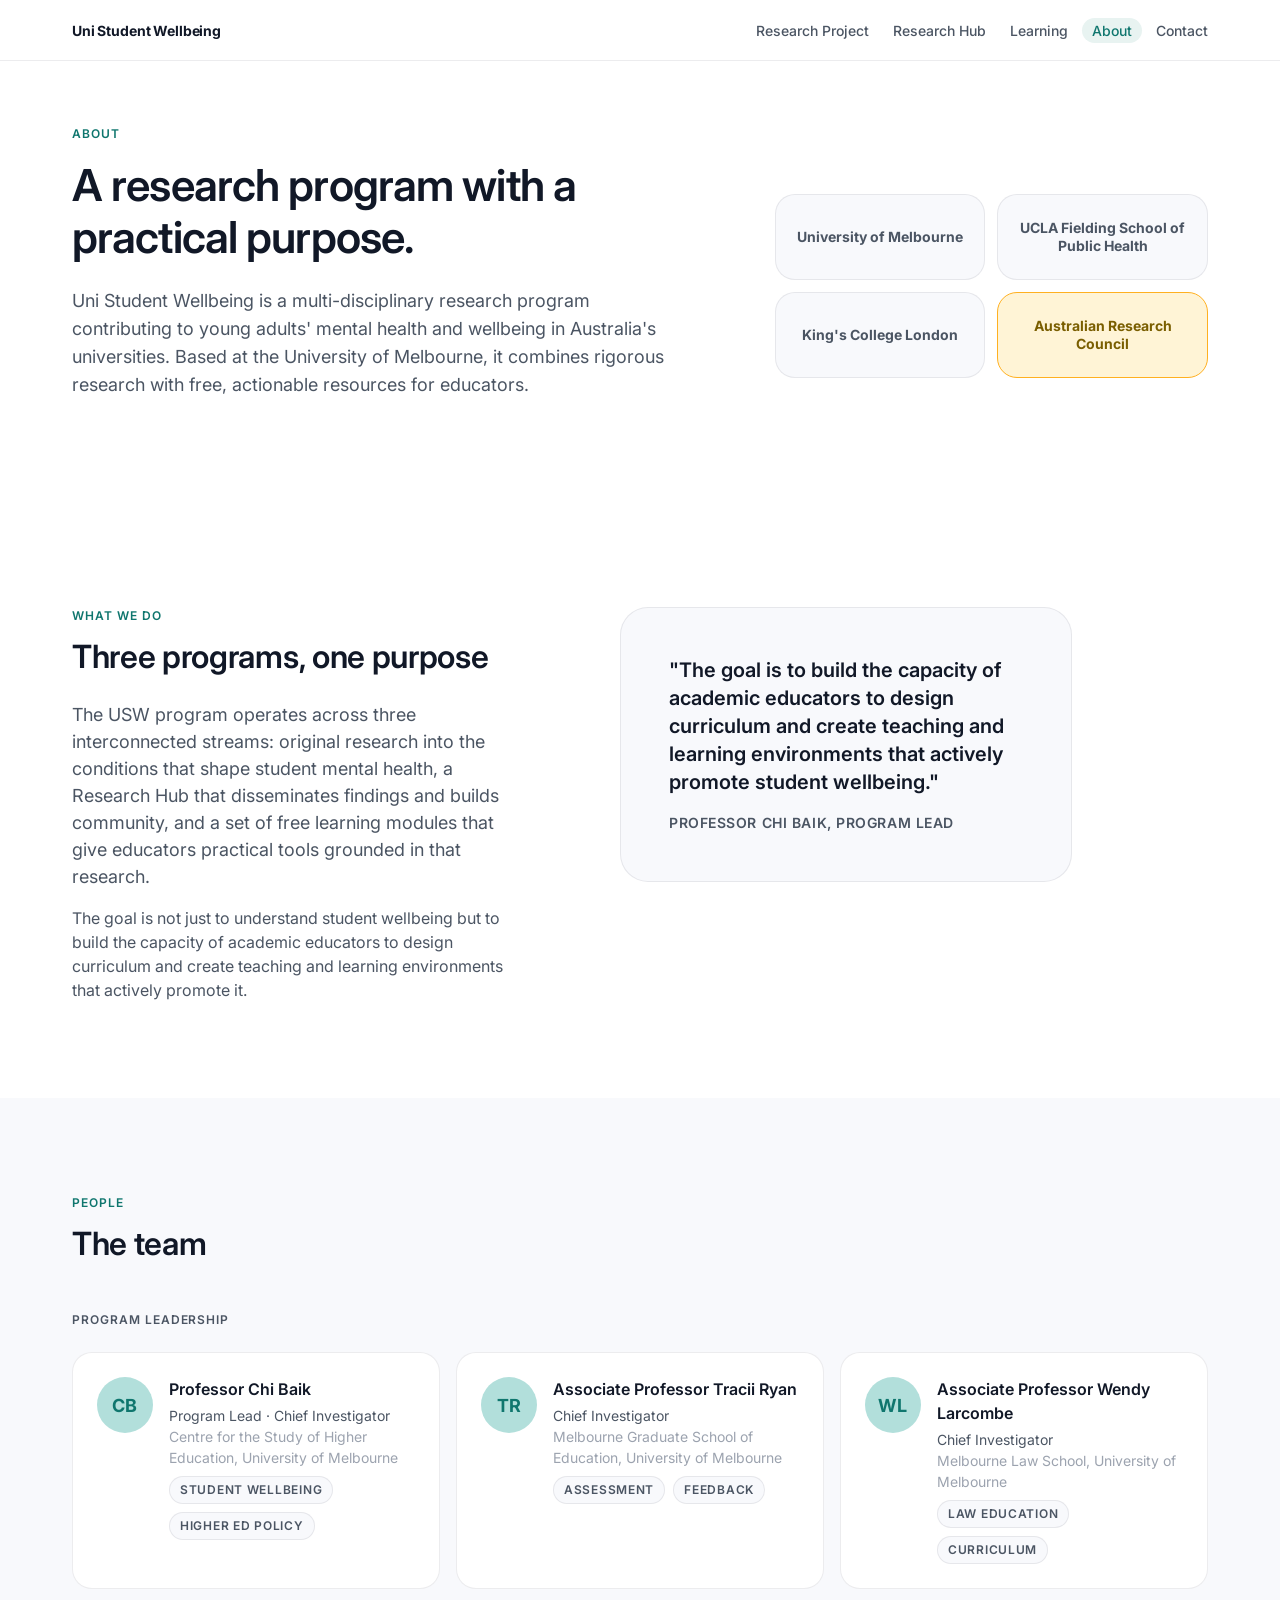
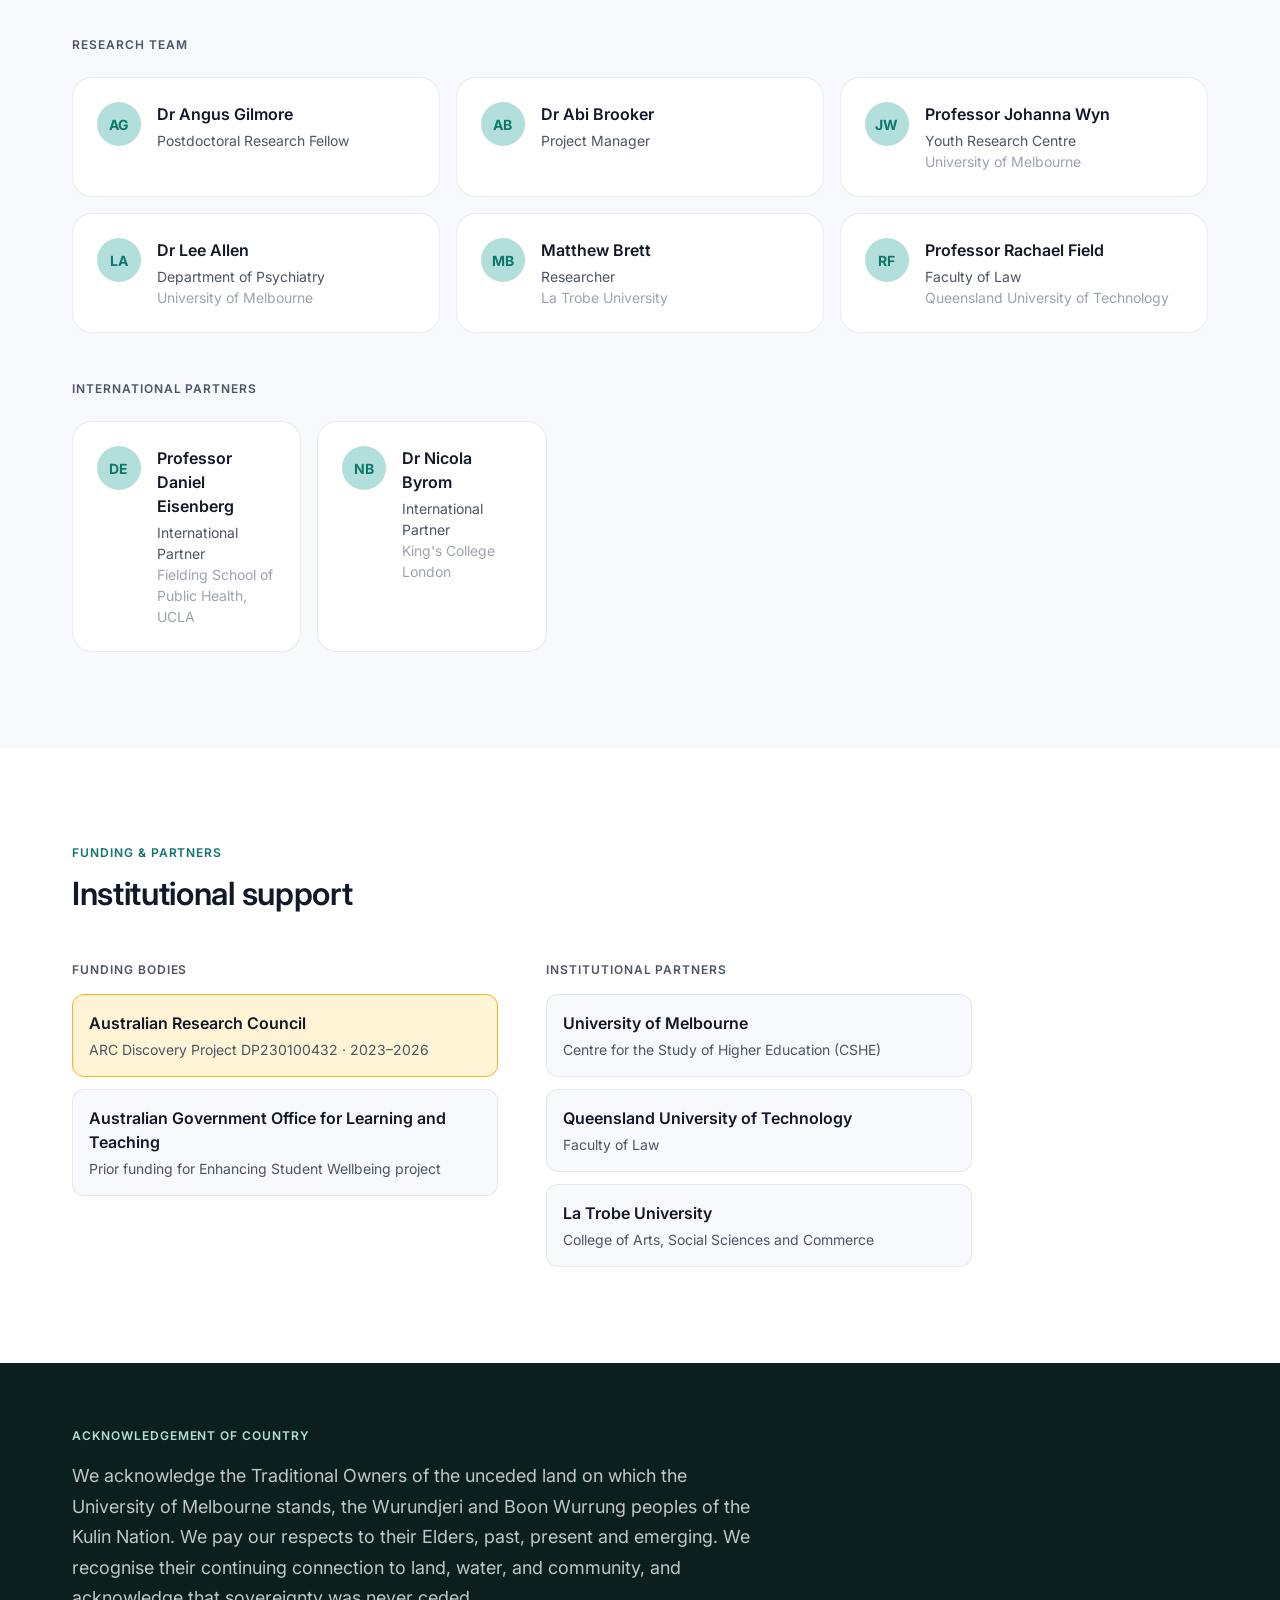
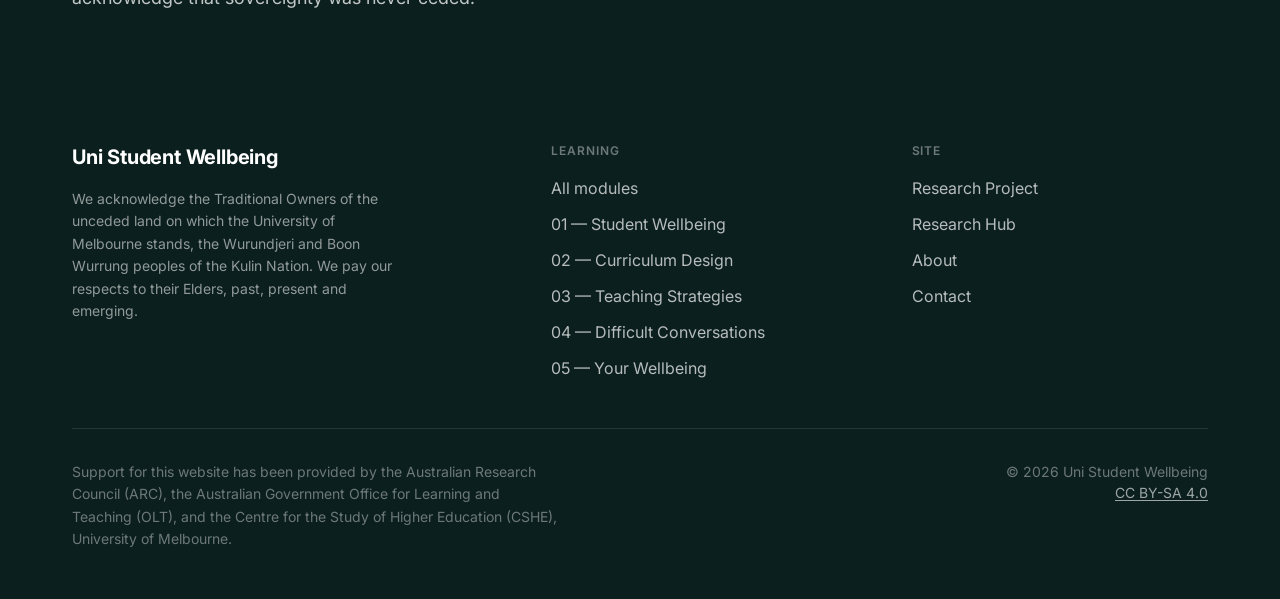
==== about.html @ 6f0d3314 "Initial concept: Uni Student Wellbeing redesign" ====
<!DOCTYPE html>
<html lang="en">
<head>
  <meta charset="UTF-8">
  <meta name="viewport" content="width=device-width, initial-scale=1.0">
  <title>About — Uni Student Wellbeing</title>
  <meta name="description" content="About the Uni Student Wellbeing program — team, funding, and institutional partners.">
  <link rel="preconnect" href="https://fonts.googleapis.com">
  <link rel="preconnect" href="https://fonts.gstatic.com" crossorigin>
  <link rel="stylesheet" href="styles/tokens.css">
  <link rel="stylesheet" href="styles/base.css">
  <link rel="stylesheet" href="styles/components.css">
</head>
<body>

<a class="skip-link" href="#main">Skip to main content</a>

<header class="site-header" role="banner">
  <nav class="nav container" aria-label="Main navigation">
    <a href="index.html" class="nav-brand">Uni Student Wellbeing</a>
    <button class="nav-toggle" aria-expanded="false" aria-controls="nav-menu" aria-label="Open menu">
      <span></span><span></span><span></span>
    </button>
    <ul class="nav-links" id="nav-menu" role="list">
      <li><a href="research-project.html">Research Project</a></li>
      <li><a href="research-hub.html">Research Hub</a></li>
      <li><a href="learning.html">Learning</a></li>
      <li><a href="about.html" aria-current="page">About</a></li>
      <li><a href="contact.html">Contact</a></li>
    </ul>
  </nav>
</header>

<main id="main">

  <!-- ── Hero ──────────────────────────────────────────── -->
  <section class="hero hero--sm" aria-labelledby="hero-heading">
    <div class="container hero-grid">

      <div class="hero-left">
        <span class="hero-overline">About</span>
        <h1 id="hero-heading" class="text-display-md">
          A research program with a practical purpose.
        </h1>
        <p class="hero-lead">
          Uni Student Wellbeing is a multi-disciplinary research program contributing to young adults' mental health and wellbeing in Australia's universities. Based at the University of Melbourne, it combines rigorous research with free, actionable resources for educators.
        </p>
      </div>

      <div class="hero-right" aria-hidden="true">
        <div class="partner-logo-grid">
          <div class="partner-logo-tile">University of Melbourne</div>
          <div class="partner-logo-tile">UCLA Fielding School of Public Health</div>
          <div class="partner-logo-tile">King's College London</div>
          <div class="partner-logo-tile" style="background-color: var(--color-accent-container); border-color: var(--color-accent); color: #7A5E00;">Australian Research Council</div>
        </div>
      </div>

    </div>
  </section>

  <!-- ── Program description ───────────────────────────── -->
  <section class="section" aria-labelledby="program-heading">
    <div class="container">
      <div style="display: grid; grid-template-columns: 1fr 1fr; gap: var(--space-12); align-items: start; max-width: 1000px;">
        <div>
          <span class="overline">What we do</span>
          <h2 id="program-heading" class="text-headline-lg" style="margin-bottom: var(--space-5);">Three programs, one purpose</h2>
          <p style="color: var(--color-ink-muted); margin-bottom: var(--space-4); font-size: var(--text-body-lg);">
            The USW program operates across three interconnected streams: original research into the conditions that shape student mental health, a Research Hub that disseminates findings and builds community, and a set of free learning modules that give educators practical tools grounded in that research.
          </p>
          <p style="color: var(--color-ink-muted); font-size: var(--text-body);">
            The goal is not just to understand student wellbeing but to build the capacity of academic educators to design curriculum and create teaching and learning environments that actively promote it.
          </p>
        </div>
        <div>
          <div style="background: var(--color-bg-soft); border-radius: var(--radius-xl); padding: var(--space-8); border: 1px solid var(--color-rule);">
            <p style="font-size: var(--text-title); font-weight: 600; color: var(--color-ink); line-height: 1.4; margin-bottom: var(--space-4);">"The goal is to build the capacity of academic educators to design curriculum and create teaching and learning environments that actively promote student wellbeing."</p>
            <p style="font-size: var(--text-label); font-weight: 600; text-transform: uppercase; letter-spacing: 0.04em; color: var(--color-ink-muted);">Professor Chi Baik, Program Lead</p>
          </div>
        </div>
      </div>
    </div>
  </section>

  <!-- ── Full team ──────────────────────────────────────── -->
  <section class="section section--soft" aria-labelledby="team-heading">
    <div class="container">
      <header class="section-header">
        <span class="overline">People</span>
        <h2 id="team-heading">The team</h2>
      </header>

      <h3 class="text-overline text-muted" style="margin-bottom: var(--space-5);">Program leadership</h3>
      <div class="team-grid" style="margin-bottom: var(--space-8);">
        <article class="team-card">
          <div class="avatar avatar--lg" aria-hidden="true">CB</div>
          <div class="team-info">
            <p class="team-name">Professor Chi Baik</p>
            <p class="team-role">Program Lead · Chief Investigator</p>
            <p class="team-affil">Centre for the Study of Higher Education, University of Melbourne</p>
            <div class="chip-row" style="margin-top: var(--space-2);"><span class="chip chip-soft">Student wellbeing</span><span class="chip chip-soft">Higher ed policy</span></div>
          </div>
        </article>
        <article class="team-card">
          <div class="avatar avatar--lg" aria-hidden="true">TR</div>
          <div class="team-info">
            <p class="team-name">Associate Professor Tracii Ryan</p>
            <p class="team-role">Chief Investigator</p>
            <p class="team-affil">Melbourne Graduate School of Education, University of Melbourne</p>
            <div class="chip-row" style="margin-top: var(--space-2);"><span class="chip chip-soft">Assessment</span><span class="chip chip-soft">Feedback</span></div>
          </div>
        </article>
        <article class="team-card">
          <div class="avatar avatar--lg" aria-hidden="true">WL</div>
          <div class="team-info">
            <p class="team-name">Associate Professor Wendy Larcombe</p>
            <p class="team-role">Chief Investigator</p>
            <p class="team-affil">Melbourne Law School, University of Melbourne</p>
            <div class="chip-row" style="margin-top: var(--space-2);"><span class="chip chip-soft">Law education</span><span class="chip chip-soft">Curriculum</span></div>
          </div>
        </article>
      </div>

      <h3 class="text-overline text-muted" style="margin-bottom: var(--space-5);">Research team</h3>
      <div class="team-grid" style="margin-bottom: var(--space-8);">
        <article class="team-card">
          <div class="avatar" aria-hidden="true">AG</div>
          <div class="team-info">
            <p class="team-name">Dr Angus Gilmore</p>
            <p class="team-role">Postdoctoral Research Fellow</p>
          </div>
        </article>
        <article class="team-card">
          <div class="avatar" aria-hidden="true">AB</div>
          <div class="team-info">
            <p class="team-name">Dr Abi Brooker</p>
            <p class="team-role">Project Manager</p>
          </div>
        </article>
        <article class="team-card">
          <div class="avatar" aria-hidden="true">JW</div>
          <div class="team-info">
            <p class="team-name">Professor Johanna Wyn</p>
            <p class="team-role">Youth Research Centre</p>
            <p class="team-affil">University of Melbourne</p>
          </div>
        </article>
        <article class="team-card">
          <div class="avatar" aria-hidden="true">LA</div>
          <div class="team-info">
            <p class="team-name">Dr Lee Allen</p>
            <p class="team-role">Department of Psychiatry</p>
            <p class="team-affil">University of Melbourne</p>
          </div>
        </article>
        <article class="team-card">
          <div class="avatar" aria-hidden="true">MB</div>
          <div class="team-info">
            <p class="team-name">Matthew Brett</p>
            <p class="team-role">Researcher</p>
            <p class="team-affil">La Trobe University</p>
          </div>
        </article>
        <article class="team-card">
          <div class="avatar" aria-hidden="true">RF</div>
          <div class="team-info">
            <p class="team-name">Professor Rachael Field</p>
            <p class="team-role">Faculty of Law</p>
            <p class="team-affil">Queensland University of Technology</p>
          </div>
        </article>
      </div>

      <h3 class="text-overline text-muted" style="margin-bottom: var(--space-5);">International partners</h3>
      <div class="team-grid" style="max-width: 720px;">
        <article class="team-card">
          <div class="avatar" aria-hidden="true">DE</div>
          <div class="team-info">
            <p class="team-name">Professor Daniel Eisenberg</p>
            <p class="team-role">International Partner</p>
            <p class="team-affil">Fielding School of Public Health, UCLA</p>
          </div>
        </article>
        <article class="team-card">
          <div class="avatar" aria-hidden="true">NB</div>
          <div class="team-info">
            <p class="team-name">Dr Nicola Byrom</p>
            <p class="team-role">International Partner</p>
            <p class="team-affil">King's College London</p>
          </div>
        </article>
      </div>
    </div>
  </section>

  <!-- ── Funding and partners ───────────────────────────── -->
  <section class="section" aria-labelledby="funding-heading">
    <div class="container">
      <header class="section-header">
        <span class="overline">Funding &amp; partners</span>
        <h2 id="funding-heading">Institutional support</h2>
      </header>

      <div style="display: grid; grid-template-columns: 1fr 1fr; gap: var(--space-8); max-width: 900px;">
        <div>
          <h3 class="text-overline text-muted" style="margin-bottom: var(--space-4);">Funding bodies</h3>
          <div style="display: grid; gap: var(--space-3);">
            <div style="padding: var(--space-4); background: var(--color-accent-container); border-radius: var(--radius-md); border: 1px solid var(--color-accent);">
              <p style="font-weight: 600; color: var(--color-ink); margin-bottom: var(--space-1);">Australian Research Council</p>
              <p style="font-size: var(--text-label); color: var(--color-ink-muted);">ARC Discovery Project DP230100432 · 2023–2026</p>
            </div>
            <div style="padding: var(--space-4); background: var(--color-bg-soft); border-radius: var(--radius-md); border: 1px solid var(--color-rule);">
              <p style="font-weight: 600; color: var(--color-ink); margin-bottom: var(--space-1);">Australian Government Office for Learning and Teaching</p>
              <p style="font-size: var(--text-label); color: var(--color-ink-muted);">Prior funding for Enhancing Student Wellbeing project</p>
            </div>
          </div>
        </div>
        <div>
          <h3 class="text-overline text-muted" style="margin-bottom: var(--space-4);">Institutional partners</h3>
          <div style="display: grid; gap: var(--space-3);">
            <div style="padding: var(--space-4); background: var(--color-bg-soft); border-radius: var(--radius-md); border: 1px solid var(--color-rule);">
              <p style="font-weight: 600; color: var(--color-ink); margin-bottom: var(--space-1);">University of Melbourne</p>
              <p style="font-size: var(--text-label); color: var(--color-ink-muted);">Centre for the Study of Higher Education (CSHE)</p>
            </div>
            <div style="padding: var(--space-4); background: var(--color-bg-soft); border-radius: var(--radius-md); border: 1px solid var(--color-rule);">
              <p style="font-weight: 600; color: var(--color-ink); margin-bottom: var(--space-1);">Queensland University of Technology</p>
              <p style="font-size: var(--text-label); color: var(--color-ink-muted);">Faculty of Law</p>
            </div>
            <div style="padding: var(--space-4); background: var(--color-bg-soft); border-radius: var(--radius-md); border: 1px solid var(--color-rule);">
              <p style="font-weight: 600; color: var(--color-ink); margin-bottom: var(--space-1);">La Trobe University</p>
              <p style="font-size: var(--text-label); color: var(--color-ink-muted);">College of Arts, Social Sciences and Commerce</p>
            </div>
          </div>
        </div>
      </div>
    </div>
  </section>

  <!-- ── Acknowledgement of Country ────────────────────── -->
  <div class="acknowledgement-block">
    <div class="container">
      <div class="acknowledgement-inner">
        <span class="acknowledgement-overline">Acknowledgement of Country</span>
        <p class="acknowledgement-text">
          We acknowledge the Traditional Owners of the unceded land on which the University of Melbourne stands, the Wurundjeri and Boon Wurrung peoples of the Kulin Nation. We pay our respects to their Elders, past, present and emerging. We recognise their continuing connection to land, water, and community, and acknowledge that sovereignty was never ceded.
        </p>
      </div>
    </div>
  </div>

</main>

<footer class="site-footer" role="contentinfo">
  <div class="container">
    <div class="footer-top">
      <div class="footer-brand">
        <a href="index.html">Uni Student Wellbeing</a>
        <p class="footer-acknowledgement">We acknowledge the Traditional Owners of the unceded land on which the University of Melbourne stands, the Wurundjeri and Boon Wurrung peoples of the Kulin Nation. We pay our respects to their Elders, past, present and emerging.</p>
      </div>
      <nav aria-label="Learning modules">
        <p class="footer-nav-heading">Learning</p>
        <ul class="footer-nav-list" role="list">
          <li><a href="learning.html">All modules</a></li>
          <li><a href="module-1.html">01 — Student Wellbeing</a></li>
          <li><a href="learning.html">02 — Curriculum Design</a></li>
          <li><a href="learning.html">03 — Teaching Strategies</a></li>
          <li><a href="learning.html">04 — Difficult Conversations</a></li>
          <li><a href="learning.html">05 — Your Wellbeing</a></li>
        </ul>
      </nav>
      <nav aria-label="Site">
        <p class="footer-nav-heading">Site</p>
        <ul class="footer-nav-list" role="list">
          <li><a href="research-project.html">Research Project</a></li>
          <li><a href="research-hub.html">Research Hub</a></li>
          <li><a href="about.html" aria-current="page">About</a></li>
          <li><a href="contact.html">Contact</a></li>
        </ul>
      </nav>
    </div>
    <div class="footer-bottom">
      <p class="footer-funding">Support for this website has been provided by the Australian Research Council (ARC), the Australian Government Office for Learning and Teaching (OLT), and the Centre for the Study of Higher Education (CSHE), University of Melbourne.</p>
      <div class="footer-legal">
        <p>© <span class="footer-year">2025</span> Uni Student Wellbeing</p>
        <p><a href="https://creativecommons.org/licenses/by-sa/4.0/" rel="license noopener">CC BY-SA 4.0</a></p>
      </div>
    </div>
  </div>
</footer>

<script src="scripts/nav.js"></script>
</body>
</html>
---- styles/tokens.css ----
/* =============================================================
   tokens.css — Design system foundation
   All values live here. Nothing in components.css uses raw hex.
   ============================================================= */

:root {

  /* ── Palette ─────────────────────────────────────────── */
  --color-bg:                #FFFFFF;
  --color-bg-soft:           #F8F9FC;   /* cool neutral surface */
  --color-bg-tinted:         #E8F3F1;   /* primary-tinted surface */
  --color-surface-dark:      #0B1F1E;   /* dark sections, footer */
  --color-ink:               #111827;
  --color-ink-muted:         #4B5563;
  --color-ink-soft:          #9CA3AF;
  --color-primary:           #0F766E;   /* deep teal */
  --color-primary-container: #B2DFDB;   /* light teal tint */
  --color-primary-hover:     #0B5B55;
  --color-on-primary:        #FFFFFF;
  --color-accent:            #FFB020;   /* warm amber */
  --color-accent-container:  #FFF4D6;
  --color-success:           #16A34A;
  --color-rule:              rgba(17, 24, 39, 0.08);

  /* Named tint palette — 5 distinct surface tones */
  --color-tint-1: #E8F3F1;  /* soft teal (= --color-bg-tinted) */
  --color-tint-2: #FFF4D6;  /* warm amber (= --color-accent-container) */
  --color-tint-3: #EEF2FF;  /* cool pale indigo */
  --color-tint-4: #FEF3E2;  /* warm cream */
  --color-tint-5: #E8F0EC;  /* cool pale sage */

  /* Module tinted surfaces — cycle across cards */
  --color-module-1: var(--color-tint-1);
  --color-module-2: var(--color-tint-2);
  --color-module-3: var(--color-tint-3);
  --color-module-4: var(--color-tint-4);
  --color-module-5: var(--color-tint-5);

  /* Semantic aliases */
  --color-footer-bg:   var(--color-surface-dark);
  --color-footer-text: var(--color-on-primary);

  /* ── Typography — Inter variable only ───────────────── */
  --font: 'Inter', system-ui, -apple-system, sans-serif;

  --text-display-lg:  3.5rem;     /* 56px, lh 1.143, ls -0.02em, w 600 */
  --text-display-md:  2.75rem;    /* 44px, lh 1.182, ls -0.02em, w 600 */
  --text-headline-lg: 2rem;       /* 32px, lh 1.25,  ls -0.01em, w 600 */
  --text-headline-md: 1.625rem;   /* 26px, lh 1.231, ls -0.01em, w 600 */
  --text-title:       1.25rem;    /* 20px, lh 1.4,   ls  0,       w 600 */
  --text-body-lg:     1.125rem;   /* 18px, lh 1.556, ls  0,       w 400 */
  --text-body:        1rem;       /* 16px, lh 1.5,   ls  0,       w 400 */
  --text-label:       0.875rem;   /* 14px, lh 1.429, ls  0.01em,  w 500 */
  --text-overline:    0.75rem;    /* 12px, lh 1.333, ls  0.08em,  w 600, uppercase */

  /* ── Spacing (8pt base) ──────────────────────────────── */
  --space-1:  0.25rem;   /*   4px */
  --space-2:  0.5rem;    /*   8px */
  --space-3:  0.75rem;   /*  12px */
  --space-4:  1rem;      /*  16px */
  --space-5:  1.5rem;    /*  24px */
  --space-6:  2rem;      /*  32px */
  --space-8:  3rem;      /*  48px */
  --space-10: 4rem;      /*  64px */
  --space-12: 6rem;      /*  96px */
  --space-16: 8rem;      /* 128px */

  /* ── Shape ───────────────────────────────────────────── */
  --radius-sm:   8px;
  --radius-md:   12px;
  --radius-lg:   20px;
  --radius-xl:   28px;
  --radius-pill: 999px;

  /* ── Elevation ───────────────────────────────────────── */
  --elev-0: none;
  --elev-1: 0 1px 3px rgba(17, 24, 39, 0.06);
  --elev-2: 0 4px 12px rgba(17, 24, 39, 0.08);

  /* ── Motion ──────────────────────────────────────────── */
  --ease-emphasized: cubic-bezier(0.2, 0, 0, 1);
  --duration-fast: 150ms;
  --duration-base: 250ms;

  /* ── Layout ──────────────────────────────────────────── */
  --container-max:     1200px;
  --container-padding: 2rem;
}
---- styles/base.css ----
/* =============================================================
   base.css — Reset, typography defaults, layout primitives
   ============================================================= */

@import url('https://fonts.googleapis.com/css2?family=Inter:ital,opsz,wght@0,14..32,100..900;1,14..32,100..900&display=swap');

/* ── Reset ──────────────────────────────────────────────── */

*,
*::before,
*::after {
  box-sizing: border-box;
  margin: 0;
  padding: 0;
}

html {
  font-size: 16px;
  scroll-behavior: smooth;
  -webkit-text-size-adjust: 100%;
  hanging-punctuation: first last;
}

body {
  font-family: var(--font);
  font-size: var(--text-body);
  font-weight: 400;
  line-height: 1.5;
  color: var(--color-ink);
  background-color: var(--color-bg);
  -webkit-font-smoothing: antialiased;
  -moz-osx-font-smoothing: grayscale;
}

img, svg, video, canvas {
  display: block;
  max-width: 100%;
}

ul, ol { list-style: none; }

a {
  color: var(--color-primary);
  text-decoration: none;
  transition: color var(--duration-fast) var(--ease-emphasized);
}

p { max-width: 68ch; }

/* ── Typography utilities ───────────────────────────────── */

.text-display-lg {
  font-size: var(--text-display-lg);
  line-height: calc(64 / 56);
  letter-spacing: -0.02em;
  font-weight: 600;
}

.text-display-md {
  font-size: var(--text-display-md);
  line-height: calc(52 / 44);
  letter-spacing: -0.02em;
  font-weight: 600;
}

.text-headline-lg {
  font-size: var(--text-headline-lg);
  line-height: 1.25;
  letter-spacing: -0.01em;
  font-weight: 600;
}

.text-headline-md {
  font-size: var(--text-headline-md);
  line-height: calc(32 / 26);
  letter-spacing: -0.01em;
  font-weight: 600;
}

.text-title {
  font-size: var(--text-title);
  line-height: 1.4;
  font-weight: 600;
}

.text-body-lg {
  font-size: var(--text-body-lg);
  line-height: calc(28 / 18);
}

.text-label {
  font-size: var(--text-label);
  line-height: calc(20 / 14);
  letter-spacing: 0.01em;
  font-weight: 500;
}

.text-overline {
  font-size: var(--text-overline);
  line-height: calc(16 / 12);
  letter-spacing: 0.08em;
  font-weight: 600;
  text-transform: uppercase;
}

.text-muted { color: var(--color-ink-muted); }
.text-soft  { color: var(--color-ink-soft); }
.text-primary { color: var(--color-primary); }

/* ── Layout primitives ──────────────────────────────────── */

.container {
  width: 100%;
  max-width: var(--container-max);
  margin-inline: auto;
  padding-inline: var(--container-padding);
}

.section {
  padding-block: var(--space-12);
}

.section--sm {
  padding-block: var(--space-8);
}

.section--dark {
  background-color: var(--color-surface-dark);
  color: var(--color-footer-text);
}

.section--soft {
  background-color: var(--color-bg-soft);
}

.section--tinted {
  background-color: var(--color-bg-tinted);
}

/* ── Skip link ──────────────────────────────────────────── */

.skip-link {
  position: absolute;
  top: var(--space-2);
  left: var(--space-4);
  z-index: 9999;
  padding: var(--space-2) var(--space-4);
  background: var(--color-ink);
  color: var(--color-bg);
  font-size: var(--text-label);
  font-weight: 500;
  text-decoration: none;
  border-radius: var(--radius-sm);
  transform: translateY(-150%);
  transition: transform var(--duration-fast) var(--ease-emphasized);
}

.skip-link:focus {
  transform: translateY(0);
}

/* ── Focus styles ───────────────────────────────────────── */

:focus-visible {
  outline: 2.5px solid var(--color-primary);
  outline-offset: 3px;
  border-radius: var(--radius-sm);
}

/* ── Utility ────────────────────────────────────────────── */

.visually-hidden {
  position: absolute;
  width: 1px;
  height: 1px;
  padding: 0;
  margin: -1px;
  overflow: hidden;
  clip: rect(0 0 0 0);
  white-space: nowrap;
  border: 0;
}

/* ── Responsive ─────────────────────────────────────────── */

@media (max-width: 900px) {
  .text-display-lg {
    font-size: clamp(2.25rem, 7vw, var(--text-display-lg));
  }
  .text-display-md {
    font-size: clamp(2rem, 6vw, var(--text-display-md));
  }
}

@media (max-width: 600px) {
  :root {
    --container-padding: 1.25rem;
  }
  .text-display-lg {
    font-size: clamp(1.875rem, 8vw, 2.75rem);
  }
  .text-display-md {
    font-size: clamp(1.75rem, 6vw, 2.25rem);
  }
  .text-headline-lg {
    font-size: 1.625rem;
  }
  .section {
    padding-block: var(--space-10);
  }
}
---- styles/components.css ----
/* =============================================================
   components.css — All shared components
   No raw hex values. All colour via tokens.css.
   ============================================================= */


/* ── Site header / nav ──────────────────────────────────── */

.site-header {
  position: sticky;
  top: 0;
  z-index: 100;
  background-color: var(--color-bg);
  border-bottom: 1px solid var(--color-rule);
  backdrop-filter: blur(8px);
  -webkit-backdrop-filter: blur(8px);
}

.nav {
  display: flex;
  align-items: center;
  justify-content: space-between;
  height: 60px;
  gap: var(--space-6);
}

.nav-brand {
  font-size: var(--text-label);
  font-weight: 700;
  letter-spacing: -0.01em;
  color: var(--color-ink);
  text-decoration: none;
  white-space: nowrap;
  flex-shrink: 0;
}

.nav-brand:hover {
  color: var(--color-primary);
}

.nav-links {
  display: flex;
  align-items: center;
  gap: var(--space-5);
}

.nav-links a {
  font-size: var(--text-label);
  font-weight: 500;
  color: var(--color-ink-muted);
  text-decoration: none;
  white-space: nowrap;
  transition: color var(--duration-fast) var(--ease-emphasized);
}

.nav-links a:hover {
  color: var(--color-primary);
}

.nav-links a[aria-current="page"] {
  color: var(--color-primary);
  background-color: var(--color-bg-tinted);
  border-radius: var(--radius-pill);
  padding-inline: 0.625rem;
  padding-block: 0.25rem;
  margin-inline: -0.625rem;
}

.nav-toggle {
  display: none;
  flex-direction: column;
  justify-content: center;
  gap: 5px;
  width: 36px;
  height: 36px;
  background: none;
  border: none;
  cursor: pointer;
  padding: 6px;
  border-radius: var(--radius-sm);
  transition: background-color var(--duration-fast) var(--ease-emphasized);
}

.nav-toggle:hover {
  background-color: var(--color-bg-soft);
}

.nav-toggle span {
  display: block;
  width: 100%;
  height: 1.5px;
  background-color: var(--color-ink);
  transition: transform var(--duration-base) var(--ease-emphasized),
              opacity var(--duration-base) var(--ease-emphasized);
  transform-origin: center;
}

.nav-toggle[aria-expanded="true"] span:nth-child(1) {
  transform: translateY(6.5px) rotate(45deg);
}
.nav-toggle[aria-expanded="true"] span:nth-child(2) {
  opacity: 0;
}
.nav-toggle[aria-expanded="true"] span:nth-child(3) {
  transform: translateY(-6.5px) rotate(-45deg);
}


/* ── Buttons ────────────────────────────────────────────── */

.btn {
  display: inline-flex;
  align-items: center;
  justify-content: center;
  gap: var(--space-2);
  font-family: var(--font);
  font-size: var(--text-label);
  font-weight: 600;
  letter-spacing: 0.01em;
  text-decoration: none;
  padding: 0.625rem 1.375rem;
  border: 2px solid transparent;
  border-radius: var(--radius-pill);
  cursor: pointer;
  white-space: nowrap;
  transition: background-color var(--duration-fast) var(--ease-emphasized),
              color var(--duration-fast) var(--ease-emphasized),
              border-color var(--duration-fast) var(--ease-emphasized),
              box-shadow var(--duration-fast) var(--ease-emphasized);
}

.btn-primary {
  background-color: var(--color-primary);
  color: var(--color-on-primary);
  border-color: var(--color-primary);
  box-shadow: var(--elev-1);
}

.btn-primary:hover {
  background-color: var(--color-primary-hover);
  border-color: var(--color-primary-hover);
  box-shadow: var(--elev-2);
  color: var(--color-on-primary);
}

.btn-outlined {
  background-color: transparent;
  color: var(--color-primary);
  border-color: var(--color-primary-container);
}

.btn-outlined:hover {
  background-color: var(--color-bg-tinted);
  border-color: var(--color-primary);
  color: var(--color-primary);
}

.btn-ghost {
  background-color: transparent;
  color: var(--color-ink);
  border-color: var(--color-rule);
}

.btn-ghost:hover {
  background-color: var(--color-bg-soft);
  border-color: var(--color-ink-soft);
  color: var(--color-ink);
}

.btn-ghost-light {
  background-color: transparent;
  color: var(--color-footer-text);
  border-color: rgba(255, 255, 255, 0.25);
}

.btn-ghost-light:hover {
  background-color: rgba(255, 255, 255, 0.1);
  border-color: rgba(255, 255, 255, 0.6);
  color: var(--color-footer-text);
}

.btn-accent {
  background-color: var(--color-accent);
  color: var(--color-ink);
  border-color: var(--color-accent);
}

.btn-accent:hover {
  background-color: #E5A01C;
  border-color: #E5A01C;
  color: var(--color-ink);
}

.btn--sm {
  font-size: var(--text-overline);
  padding: 0.375rem 0.875rem;
}

.btn--lg {
  font-size: var(--text-body);
  padding: 0.875rem 1.75rem;
}


/* ── Chips / badges ─────────────────────────────────────── */

.chip {
  display: inline-flex;
  align-items: center;
  gap: var(--space-1);
  font-size: var(--text-overline);
  font-weight: 600;
  letter-spacing: 0.06em;
  text-transform: uppercase;
  padding: 0.25rem 0.625rem;
  border-radius: var(--radius-pill);
  border: 1.5px solid transparent;
  white-space: nowrap;
}

.chip-primary {
  background-color: var(--color-bg-tinted);
  color: var(--color-primary);
  border-color: var(--color-primary-container);
}

.chip-accent {
  background-color: var(--color-accent-container);
  color: #7A5E00;
  border-color: var(--color-accent);
}

.chip-soft {
  background-color: var(--color-bg-soft);
  color: var(--color-ink-muted);
  border-color: var(--color-rule);
}

.chip-success {
  background-color: #DCFCE7;
  color: #15803D;
  border-color: #86EFAC;
}

.chip-row {
  display: flex;
  align-items: center;
  flex-wrap: wrap;
  gap: var(--space-2);
}


/* ── Overline label ─────────────────────────────────────── */

.overline {
  display: block;
  font-size: var(--text-overline);
  font-weight: 600;
  letter-spacing: 0.08em;
  text-transform: uppercase;
  color: var(--color-primary);
  margin-bottom: var(--space-3);
}

.overline--muted {
  color: var(--color-ink-muted);
}

.overline--accent {
  color: #7A5E00;
}


/* ── Section header ─────────────────────────────────────── */

.section-header {
  margin-bottom: var(--space-8);
}

.section-header h2 {
  font-size: var(--text-headline-lg);
  line-height: 1.25;
  letter-spacing: -0.01em;
  font-weight: 600;
  margin-bottom: var(--space-3);
}

.section-header .lead {
  font-size: var(--text-body-lg);
  color: var(--color-ink-muted);
  max-width: 56ch;
}


/* ── Hero ───────────────────────────────────────────────── */

.hero {
  position: relative;
  padding-block: var(--space-12) var(--space-16);
  background-color: var(--color-bg);
}

.hero-inner {
  position: relative;
  z-index: 1;
  max-width: 760px;
}

.hero-grid {
  display: grid;
  grid-template-columns: 7fr 5fr;
  gap: var(--space-12);
  align-items: center;
}

.hero-left {}

.hero-right {
  display: flex;
  align-items: center;
  justify-content: flex-end;
}

.hero-overline {
  display: block;
  font-size: var(--text-overline);
  font-weight: 600;
  letter-spacing: 0.08em;
  text-transform: uppercase;
  color: var(--color-primary);
  margin-bottom: var(--space-4);
}

.hero h1 {
  font-weight: 600;
  color: var(--color-ink);
  margin-bottom: var(--space-5);
}

.hero-lead {
  font-size: var(--text-body-lg);
  color: var(--color-ink-muted);
  line-height: calc(28 / 18);
  margin-bottom: var(--space-8);
}

.hero-actions {
  display: flex;
  align-items: center;
  gap: var(--space-3);
  flex-wrap: wrap;
}

.hero--sm {
  padding-block: var(--space-10);
}


/* ── Project router (homepage 3-card grid) ───────────────── */

.project-router {
  display: grid;
  grid-template-columns: 1fr 1fr;
  grid-template-rows: 1fr 1fr;
  grid-template-areas:
    "proj  learn"
    "hub   learn";
  gap: var(--space-4);
}

.project-card {
  background-color: var(--color-bg);
  border: 1px solid var(--color-rule);
  border-radius: var(--radius-xl);
  padding: var(--space-8) var(--space-8) var(--space-6);
  display: flex;
  flex-direction: column;
  gap: var(--space-4);
  box-shadow: var(--elev-1);
  transition: transform var(--duration-base) var(--ease-emphasized),
              box-shadow var(--duration-base) var(--ease-emphasized);
}

.project-card:hover {
  transform: translateY(-2px);
  box-shadow: var(--elev-2);
}

.project-card--research-project { grid-area: proj; }
.project-card--research-hub     { grid-area: hub;  }

.project-card--learning {
  grid-area: learn;
  background-color: var(--color-bg-tinted);
  border-color: var(--color-primary-container);
}

.project-card-eyebrow {
  font-size: var(--text-overline);
  font-weight: 600;
  letter-spacing: 0.08em;
  text-transform: uppercase;
  color: var(--color-primary);
  display: block;
}

.project-card--learning .project-card-eyebrow {
  color: var(--color-primary);
}

.project-card-title {
  font-size: var(--text-title);
  font-weight: 600;
  color: var(--color-ink);
  line-height: 1.3;
}

.project-card-body {
  font-size: var(--text-body);
  color: var(--color-ink-muted);
  flex: 1;
  max-width: 44ch;
}

.project-card-meta {
  font-size: var(--text-label);
  font-weight: 500;
  color: var(--color-ink-soft);
}


/* ── Module cards (learning.html grid) ───────────────────── */

.module-grid {
  display: grid;
  grid-template-columns: 1fr 1fr;
  gap: var(--space-5);
}

.module-card {
  border-radius: var(--radius-xl);
  padding: var(--space-8);
  display: flex;
  flex-direction: column;
  gap: var(--space-5);
  border: 1px solid var(--color-rule);
  box-shadow: var(--elev-1);
  transition: transform var(--duration-base) var(--ease-emphasized),
              box-shadow var(--duration-base) var(--ease-emphasized);
  position: relative;
  overflow: hidden;
}

.module-card:hover {
  transform: translateY(-2px);
  box-shadow: var(--elev-2);
}

.module-card--1 { background-color: var(--color-module-1); }
.module-card--2 { background-color: var(--color-module-2); }
.module-card--3 { background-color: var(--color-module-3); }
.module-card--4 { background-color: var(--color-module-4); }
.module-card--5 { background-color: var(--color-module-5); }

.module-card--wide {
  grid-column: 1 / -1;
}

.module-card-symbol {
  width: 72px;
  height: 72px;
  color: var(--color-primary);
  flex-shrink: 0;
}

.module-card-number {
  font-size: var(--text-overline);
  font-weight: 600;
  letter-spacing: 0.08em;
  text-transform: uppercase;
  color: var(--color-primary);
  display: block;
  margin-bottom: var(--space-1);
}

.module-card-title {
  font-size: var(--text-title);
  font-weight: 600;
  color: var(--color-ink);
  line-height: 1.3;
  margin-bottom: var(--space-2);
}

.module-card-desc {
  font-size: var(--text-body);
  color: var(--color-ink-muted);
  line-height: 1.5;
  flex: 1;
  max-width: 48ch;
}

.module-card-meta {
  display: flex;
  align-items: center;
  gap: var(--space-2);
  flex-wrap: wrap;
}

.module-card-footer {
  display: flex;
  align-items: center;
  justify-content: space-between;
  gap: var(--space-4);
  flex-wrap: wrap;
  margin-top: auto;
}


/* ── Feature module card (homepage) ─────────────────────── */

.feature-module {
  background-color: var(--color-bg-tinted);
  border-radius: var(--radius-xl);
  padding: var(--space-8);
  display: grid;
  grid-template-columns: 96px 1fr 280px;
  gap: var(--space-8);
  align-items: start;
  box-shadow: var(--elev-1);
  border: 1px solid var(--color-primary-container);
}

.feature-module-symbol {
  width: 96px;
  height: 96px;
  background-color: var(--color-primary-container);
  border-radius: var(--radius-lg);
  display: flex;
  align-items: center;
  justify-content: center;
  flex-shrink: 0;
  color: var(--color-primary);
}

.feature-module-symbol svg {
  width: 52px;
  height: 52px;
}

.feature-module-body {}

.feature-module-eyebrow {
  font-size: var(--text-overline);
  font-weight: 600;
  letter-spacing: 0.08em;
  text-transform: uppercase;
  color: var(--color-primary);
  display: block;
  margin-bottom: var(--space-2);
}

.feature-module-title {
  font-size: var(--text-headline-md);
  font-weight: 600;
  letter-spacing: -0.01em;
  color: var(--color-ink);
  margin-bottom: var(--space-3);
}

.feature-module-desc {
  font-size: var(--text-body);
  color: var(--color-ink-muted);
  margin-bottom: var(--space-5);
  max-width: 56ch;
}

.feature-module-footer {
  display: flex;
  align-items: center;
  gap: var(--space-5);
  flex-wrap: wrap;
}

.feature-module-lessons {
  border-left: 1px solid var(--color-primary-container);
  padding-left: var(--space-6);
  align-self: stretch;
  display: flex;
  flex-direction: column;
  justify-content: center;
}

.feature-module-lessons-heading {
  font-size: var(--text-overline);
  font-weight: 600;
  letter-spacing: 0.08em;
  text-transform: uppercase;
  color: var(--color-ink-soft);
  margin-bottom: var(--space-3);
  display: block;
}

.feature-lesson-list {
  display: grid;
  gap: 0;
}

.feature-lesson-item {
  display: flex;
  align-items: baseline;
  gap: var(--space-3);
  padding: var(--space-2) 0;
  border-bottom: 1px solid var(--color-primary-container);
  font-size: var(--text-label);
  color: var(--color-ink-muted);
}

.feature-lesson-item:last-child {
  border-bottom: none;
}

.feature-lesson-num {
  font-size: var(--text-overline);
  font-weight: 700;
  color: var(--color-primary);
  min-width: 1.5em;
  flex-shrink: 0;
}


/* ── Research update card ────────────────────────────────── */

.update-card {
  background-color: var(--color-bg-soft);
  border-radius: var(--radius-lg);
  padding: var(--space-6);
  border: 1px solid var(--color-rule);
  display: grid;
  grid-template-columns: auto 1fr;
  gap: var(--space-5);
  align-items: start;
  max-width: 720px;
  transition: transform var(--duration-base) var(--ease-emphasized),
              box-shadow var(--duration-base) var(--ease-emphasized);
}

.update-card:hover {
  transform: translateY(-2px);
  box-shadow: var(--elev-2);
}

.update-card-date {
  font-size: var(--text-overline);
  font-weight: 600;
  letter-spacing: 0.08em;
  text-transform: uppercase;
  color: var(--color-ink-soft);
  white-space: nowrap;
  padding-top: 0.2em;
}

.update-card-title {
  font-size: var(--text-title);
  font-weight: 600;
  color: var(--color-ink);
  margin-bottom: var(--space-2);
}

.update-card-excerpt {
  font-size: var(--text-body);
  color: var(--color-ink-muted);
  margin-bottom: var(--space-4);
}

.text-link {
  font-size: var(--text-label);
  font-weight: 600;
  color: var(--color-primary);
  letter-spacing: 0.01em;
  background: linear-gradient(var(--color-primary), var(--color-primary)) 0 100% / 0% 1.5px no-repeat;
  transition: background-size var(--duration-base) var(--ease-emphasized);
  padding-bottom: 1px;
}

.text-link:hover {
  background-size: 100% 1.5px;
  color: var(--color-primary);
}


/* ── Credibility strip ──────────────────────────────────── */

.credibility-strip {
  padding-block: var(--space-8);
  border-top: 1px solid var(--color-rule);
  border-bottom: 1px solid var(--color-rule);
}

.credibility-inner {
  display: flex;
  align-items: center;
  gap: var(--space-5);
  flex-wrap: wrap;
}

.credibility-text {
  font-size: var(--text-label);
  color: var(--color-ink-muted);
  max-width: none;
}

.credibility-sep {
  width: 1px;
  height: 20px;
  background-color: var(--color-rule);
  flex-shrink: 0;
}


/* ── Event cards ────────────────────────────────────────── */

.events-list {
  display: grid;
  gap: var(--space-4);
}

.event-card {
  display: grid;
  grid-template-columns: 72px 1fr auto;
  gap: var(--space-5);
  align-items: center;
  padding: var(--space-6);
  background-color: var(--color-bg);
  border: 1px solid var(--color-rule);
  border-radius: var(--radius-lg);
  box-shadow: var(--elev-1);
  transition: transform var(--duration-base) var(--ease-emphasized),
              box-shadow var(--duration-base) var(--ease-emphasized);
}

.event-card:hover {
  transform: translateY(-2px);
  box-shadow: var(--elev-2);
}

.event-date-chip {
  background-color: var(--color-bg-tinted);
  border-radius: var(--radius-md);
  padding: var(--space-3) var(--space-2);
  text-align: center;
  flex-shrink: 0;
}

.event-date-day {
  display: block;
  font-size: 1.75rem;
  font-weight: 700;
  line-height: 1;
  color: var(--color-primary);
}

.event-date-month {
  display: block;
  font-size: var(--text-overline);
  font-weight: 600;
  letter-spacing: 0.06em;
  text-transform: uppercase;
  color: var(--color-ink-muted);
  margin-top: var(--space-1);
}

.event-body {}

.event-title {
  font-size: var(--text-title);
  font-weight: 600;
  color: var(--color-ink);
  margin-bottom: var(--space-2);
  line-height: 1.3;
}

.event-desc {
  font-size: var(--text-body);
  color: var(--color-ink-muted);
  max-width: 56ch;
  margin-bottom: var(--space-3);
}

.event-tags {
  display: flex;
  gap: var(--space-2);
  flex-wrap: wrap;
}

.event-cta {
  flex-shrink: 0;
}

.event-card--past {
  opacity: 0.65;
}

/* Compact past events */
.past-events-list {
  display: grid;
  gap: 0;
}

.past-event-row {
  display: grid;
  grid-template-columns: 7rem 1fr;
  gap: var(--space-4);
  padding: var(--space-4) 0;
  border-top: 1px solid var(--color-rule);
  align-items: baseline;
}

.past-event-row:last-child {
  border-bottom: 1px solid var(--color-rule);
}

.past-event-date {
  font-size: var(--text-label);
  color: var(--color-ink-soft);
  font-weight: 500;
}

.past-event-title {
  font-size: var(--text-body);
  font-weight: 500;
  color: var(--color-ink-muted);
}


/* ── News items ─────────────────────────────────────────── */

.news-feed {
  display: grid;
  grid-template-columns: 1fr 1fr;
  gap: var(--space-5);
}

.news-item {
  padding: var(--space-6);
  background-color: var(--color-bg);
  border: 1px solid var(--color-rule);
  border-radius: var(--radius-lg);
  display: flex;
  flex-direction: column;
  gap: var(--space-3);
  box-shadow: var(--elev-1);
  transition: transform var(--duration-base) var(--ease-emphasized),
              box-shadow var(--duration-base) var(--ease-emphasized);
}

.news-item:hover {
  transform: translateY(-2px);
  box-shadow: var(--elev-2);
}

.news-item-date {
  font-size: var(--text-overline);
  font-weight: 600;
  letter-spacing: 0.06em;
  text-transform: uppercase;
  color: var(--color-ink-soft);
}

.news-item-title {
  font-size: var(--text-title);
  font-weight: 600;
  color: var(--color-ink);
  line-height: 1.3;
}

.news-item-excerpt {
  font-size: var(--text-body);
  color: var(--color-ink-muted);
  flex: 1;
}


/* ── Subscribe block ────────────────────────────────────── */

.subscribe-block {
  background-color: var(--color-surface-dark);
  border-radius: var(--radius-xl);
  padding: var(--space-10) var(--space-8);
}

.subscribe-grid {
  display: grid;
  grid-template-columns: 1fr 1fr;
  gap: var(--space-12);
  align-items: center;
}

.subscribe-block h2 {
  font-size: var(--text-headline-lg);
  font-weight: 600;
  letter-spacing: -0.01em;
  color: var(--color-footer-text);
  max-width: 22ch;
  margin-bottom: var(--space-3);
}

.subscribe-block .subscribe-lead {
  font-size: var(--text-body);
  color: rgba(255, 255, 255, 0.55);
  line-height: 1.6;
}

.subscribe-form {
  display: flex;
  align-items: center;
  gap: var(--space-3);
  flex-wrap: wrap;
}

.subscribe-form-pill {
  display: flex;
  align-items: center;
  background-color: rgba(255, 255, 255, 0.08);
  border: 1.5px solid rgba(255, 255, 255, 0.2);
  border-radius: var(--radius-pill);
  padding: 0.375rem 0.375rem 0.375rem 1.25rem;
  width: 100%;
  transition: border-color var(--duration-fast) var(--ease-emphasized);
}

.subscribe-form-pill:focus-within {
  border-color: var(--color-primary-container);
}

.subscribe-form-pill .subscribe-input {
  background: transparent;
  border: none;
  color: var(--color-on-primary);
  flex: 1;
  min-width: 0;
  padding: 0.375rem 0;
  font-family: var(--font);
  font-size: var(--text-body);
  outline: none;
}

.subscribe-form-pill .subscribe-input::placeholder {
  color: rgba(255, 255, 255, 0.4);
}

.subscribe-form-pill .subscribe-input:focus {
  border-color: transparent;
}

.subscribe-input {
  flex: 1;
  min-width: 200px;
  font-family: var(--font);
  font-size: var(--text-body);
  color: var(--color-ink);
  background-color: var(--color-bg);
  border: 2px solid transparent;
  border-radius: var(--radius-pill);
  padding: 0.625rem 1.125rem;
  outline: none;
  transition: border-color var(--duration-fast) var(--ease-emphasized);
}

.subscribe-input:focus {
  border-color: var(--color-primary);
  outline: none;
}

.subscribe-input::placeholder {
  color: var(--color-ink-soft);
}


/* ── Timeline (research-project) ────────────────────────── */

.timeline {
  display: grid;
  gap: 0;
  position: relative;
  padding-left: var(--space-8);
}

.timeline::before {
  content: '';
  position: absolute;
  left: 0;
  top: 0;
  bottom: 0;
  width: 2px;
  background-color: var(--color-primary-container);
}

.timeline-item {
  position: relative;
  padding-bottom: var(--space-8);
}

.timeline-item::before {
  content: '';
  position: absolute;
  left: calc(-1 * var(--space-8) - 5px);
  top: 4px;
  width: 12px;
  height: 12px;
  border-radius: 50%;
  background-color: var(--color-primary);
  border: 2px solid var(--color-bg);
}

.timeline-year {
  font-size: var(--text-overline);
  font-weight: 600;
  letter-spacing: 0.08em;
  text-transform: uppercase;
  color: var(--color-primary);
  display: block;
  margin-bottom: var(--space-2);
}

.timeline-title {
  font-size: var(--text-title);
  font-weight: 600;
  color: var(--color-ink);
  margin-bottom: var(--space-2);
}

.timeline-body {
  font-size: var(--text-body);
  color: var(--color-ink-muted);
  max-width: 52ch;
}


/* ── Research question cards ─────────────────────────────── */

.questions-grid {
  display: grid;
  grid-template-columns: 1fr 1fr;
  gap: var(--space-4);
}

.question-card {
  padding: var(--space-6);
  background-color: var(--color-bg-soft);
  border-radius: var(--radius-lg);
  border: 1px solid var(--color-rule);
}

.question-number {
  display: inline-flex;
  align-items: center;
  justify-content: center;
  width: 28px;
  height: 28px;
  background-color: var(--color-accent-container);
  color: #7A5E00;
  border-radius: 50%;
  font-size: var(--text-overline);
  font-weight: 700;
  margin-bottom: var(--space-4);
  flex-shrink: 0;
}

.question-text {
  font-size: var(--text-body-lg);
  font-weight: 500;
  color: var(--color-ink);
  line-height: 1.5;
}


/* ── Study cards ────────────────────────────────────────── */

.studies-grid {
  display: grid;
  grid-template-columns: repeat(3, 1fr);
  gap: var(--space-5);
}

.study-card {
  padding: var(--space-6);
  background-color: var(--color-bg);
  border: 1px solid var(--color-rule);
  border-radius: var(--radius-lg);
  box-shadow: var(--elev-1);
  display: flex;
  flex-direction: column;
  gap: var(--space-4);
  transition: transform var(--duration-base) var(--ease-emphasized),
              box-shadow var(--duration-base) var(--ease-emphasized);
}

.study-card:hover {
  transform: translateY(-2px);
  box-shadow: var(--elev-2);
}

.study-card-icon {
  width: 40px;
  height: 40px;
  background-color: var(--color-bg-tinted);
  border-radius: var(--radius-md);
  display: flex;
  align-items: center;
  justify-content: center;
  color: var(--color-primary);
}

.study-card-title {
  font-size: var(--text-title);
  font-weight: 600;
  color: var(--color-ink);
  line-height: 1.3;
}

.study-card-body {
  font-size: var(--text-body);
  color: var(--color-ink-muted);
  flex: 1;
}


/* ── Team cards / avatars ────────────────────────────────── */

.team-grid {
  display: grid;
  grid-template-columns: repeat(3, 1fr);
  gap: var(--space-4);
}

.team-card {
  display: flex;
  gap: var(--space-4);
  align-items: flex-start;
  padding: var(--space-5);
  background-color: var(--color-bg);
  border: 1px solid var(--color-rule);
  border-radius: var(--radius-lg);
}

.avatar {
  width: 44px;
  height: 44px;
  background-color: var(--color-primary-container);
  color: var(--color-primary);
  border-radius: 50%;
  display: flex;
  align-items: center;
  justify-content: center;
  font-size: var(--text-label);
  font-weight: 700;
  flex-shrink: 0;
  letter-spacing: 0.01em;
}

.avatar--lg {
  width: 56px;
  height: 56px;
  font-size: var(--text-body-lg);
}

.team-info {}

.team-name {
  font-size: var(--text-body);
  font-weight: 600;
  color: var(--color-ink);
  margin-bottom: var(--space-1);
}

.team-role {
  font-size: var(--text-label);
  color: var(--color-ink-muted);
}

.team-affil {
  font-size: var(--text-label);
  color: var(--color-ink-soft);
}


/* ── Publication cards ──────────────────────────────────── */

.publications-list {
  display: grid;
  gap: var(--space-4);
}

.publication-card {
  display: grid;
  grid-template-columns: auto 1fr;
  gap: var(--space-5);
  align-items: start;
  padding: var(--space-5);
  background-color: var(--color-bg-soft);
  border-radius: var(--radius-md);
  border: 1px solid var(--color-rule);
}

.publication-year {
  font-size: var(--text-overline);
  font-weight: 600;
  letter-spacing: 0.08em;
  text-transform: uppercase;
  color: var(--color-ink-soft);
  padding-top: 0.15em;
  white-space: nowrap;
}

.publication-title {
  font-size: var(--text-body);
  font-weight: 600;
  color: var(--color-ink);
  margin-bottom: var(--space-1);
}

.publication-authors {
  font-size: var(--text-label);
  color: var(--color-ink-muted);
}


/* ── Breadcrumb ─────────────────────────────────────────── */

.breadcrumb {
  padding-block: var(--space-5);
  border-bottom: 1px solid var(--color-rule);
}

.breadcrumb ol {
  display: flex;
  align-items: center;
  gap: var(--space-2);
  flex-wrap: wrap;
}

.breadcrumb li {
  display: flex;
  align-items: center;
  gap: var(--space-2);
  font-size: var(--text-label);
  font-weight: 500;
  color: var(--color-ink-muted);
}

.breadcrumb li + li::before {
  content: '/';
  color: var(--color-ink-soft);
}

.breadcrumb a {
  color: var(--color-ink-muted);
  text-decoration: none;
  transition: color var(--duration-fast) var(--ease-emphasized);
}

.breadcrumb a:hover {
  color: var(--color-primary);
}

.breadcrumb [aria-current="page"] {
  color: var(--color-ink);
  font-weight: 600;
}


/* ── Module page header ─────────────────────────────────── */

.module-page-header {
  padding-block: var(--space-10);
  border-bottom: 1px solid var(--color-rule);
}

.module-page-header-inner {
  display: grid;
  grid-template-columns: auto 1fr;
  gap: var(--space-8);
  align-items: start;
}

.module-page-symbol {
  width: 120px;
  height: 120px;
  border-radius: var(--radius-xl);
  display: flex;
  align-items: center;
  justify-content: center;
  flex-shrink: 0;
  color: var(--color-primary);
  background-color: var(--color-module-1);
}

.module-page-symbol svg {
  width: 64px;
  height: 64px;
}

.module-page-body {}

.module-page-lead {
  font-size: var(--text-body-lg);
  color: var(--color-ink-muted);
  margin-bottom: var(--space-5);
  max-width: 56ch;
}

.module-chips {
  display: flex;
  align-items: center;
  gap: var(--space-3);
  flex-wrap: wrap;
}


/* ── Module video ────────────────────────────────────────── */

.video-container {
  position: relative;
  max-width: 800px;
}

.video-placeholder {
  aspect-ratio: 16 / 9;
  background-color: var(--color-bg-soft);
  border: 1px solid var(--color-rule);
  border-radius: var(--radius-lg);
  display: flex;
  align-items: center;
  justify-content: center;
  overflow: hidden;
}

.video-play {
  width: 72px;
  height: 72px;
  border-radius: 50%;
  background-color: var(--color-primary);
  display: flex;
  align-items: center;
  justify-content: center;
  box-shadow: var(--elev-2);
  transition: transform var(--duration-fast) var(--ease-emphasized),
              background-color var(--duration-fast) var(--ease-emphasized);
}

.video-play:hover {
  transform: scale(1.05);
  background-color: var(--color-primary-hover);
}

.video-play::after {
  content: '';
  border-style: solid;
  border-width: 11px 0 11px 20px;
  border-color: transparent transparent transparent var(--color-on-primary);
  margin-left: 4px;
}

.video-transcript {
  display: inline-flex;
  align-items: center;
  gap: var(--space-2);
  margin-top: var(--space-3);
  font-size: var(--text-label);
  font-weight: 500;
  color: var(--color-ink-muted);
  text-decoration: underline;
  text-decoration-thickness: 1px;
  text-underline-offset: 3px;
  transition: color var(--duration-fast) var(--ease-emphasized);
}

.video-transcript:hover {
  color: var(--color-primary);
}


/* ── Module contents (reading list) ─────────────────────── */

.contents-list {
  display: grid;
  gap: 0;
  max-width: 720px;
  border-top: 1px solid var(--color-rule);
}

.contents-row {
  display: grid;
  grid-template-columns: 2.5rem 1fr auto;
  gap: var(--space-4);
  align-items: center;
  padding: var(--space-5) var(--space-4);
  border-bottom: 1px solid var(--color-rule);
  border-radius: 0;
  text-decoration: none;
  transition: background-color var(--duration-fast) var(--ease-emphasized);
}

.contents-row:hover {
  background-color: var(--color-bg-soft);
}

.contents-index {
  width: 28px;
  height: 28px;
  border-radius: 50%;
  background-color: var(--color-bg-tinted);
  color: var(--color-primary);
  font-size: var(--text-overline);
  font-weight: 700;
  display: flex;
  align-items: center;
  justify-content: center;
  flex-shrink: 0;
}

.contents-row--quiz .contents-index {
  background-color: var(--color-bg-soft);
  color: var(--color-ink-soft);
}

.contents-body {}

.contents-title {
  font-size: var(--text-body);
  font-weight: 600;
  color: var(--color-ink);
  margin-bottom: var(--space-1);
}

.contents-row--quiz .contents-title {
  color: var(--color-ink-muted);
}

.contents-desc {
  font-size: var(--text-label);
  color: var(--color-ink-muted);
}

.contents-status {
  width: 10px;
  height: 10px;
  border-radius: 50%;
  border: 2px solid var(--color-rule);
  background-color: transparent;
  flex-shrink: 0;
}

.contents-status--done {
  background-color: var(--color-success);
  border-color: var(--color-success);
}

.contents-status--inprogress {
  border-color: var(--color-primary);
  background: conic-gradient(var(--color-primary) 180deg, transparent 180deg);
}


/* ── Student voices ─────────────────────────────────────── */

.voices-grid {
  display: grid;
  grid-template-columns: 1fr 1fr;
  gap: var(--space-4);
}

.voice-card {
  padding: var(--space-6);
  background-color: var(--color-bg-soft);
  border-radius: var(--radius-lg);
  border: 1px solid var(--color-rule);
  position: relative;
}

.voice-mark {
  font-size: 4.5rem;
  line-height: 0.6;
  color: var(--color-primary-container);
  font-weight: 700;
  display: block;
  margin-bottom: var(--space-3);
  font-family: Georgia, serif;
}

.voice-text {
  font-size: var(--text-body-lg);
  font-weight: 500;
  color: var(--color-ink);
  line-height: 1.5;
  margin-bottom: var(--space-4);
  font-style: italic;
}

.voice-attribution {
  font-size: var(--text-label);
  font-weight: 600;
  letter-spacing: 0.04em;
  text-transform: uppercase;
  color: var(--color-ink-muted);
}


/* ── Related modules row ────────────────────────────────── */

.related-grid {
  display: grid;
  grid-template-columns: repeat(4, 1fr);
  gap: var(--space-4);
}

.related-card {
  padding: var(--space-5);
  border-radius: var(--radius-lg);
  border: 1px solid var(--color-rule);
  box-shadow: var(--elev-1);
  text-decoration: none;
  display: flex;
  flex-direction: column;
  gap: var(--space-3);
  transition: transform var(--duration-base) var(--ease-emphasized),
              box-shadow var(--duration-base) var(--ease-emphasized),
              background-color var(--duration-fast) var(--ease-emphasized);
}

.related-card:hover {
  transform: translateY(-2px);
  box-shadow: var(--elev-2);
  background-color: var(--color-bg-soft);
}

.related-card-number {
  font-size: var(--text-overline);
  font-weight: 600;
  letter-spacing: 0.08em;
  text-transform: uppercase;
  color: var(--color-primary);
}

.related-card-title {
  font-size: var(--text-body);
  font-weight: 600;
  color: var(--color-ink);
  line-height: 1.3;
  flex: 1;
}

.related-card-cta {
  font-size: var(--text-label);
  font-weight: 600;
  color: var(--color-primary);
  letter-spacing: 0.01em;
}


/* ── How it works ────────────────────────────────────────── */

.how-steps {
  display: grid;
  grid-template-columns: repeat(3, 1fr);
  gap: var(--space-5);
}

.how-step {
  display: flex;
  flex-direction: column;
  gap: var(--space-4);
}

.how-step-num {
  width: 44px;
  height: 44px;
  border-radius: 50%;
  background-color: var(--color-primary);
  color: var(--color-on-primary);
  font-size: var(--text-body-lg);
  font-weight: 700;
  display: flex;
  align-items: center;
  justify-content: center;
  flex-shrink: 0;
}

.how-step-title {
  font-size: var(--text-title);
  font-weight: 600;
  color: var(--color-ink);
}

.how-step-body {
  font-size: var(--text-body);
  color: var(--color-ink-muted);
  max-width: 32ch;
}


/* ── Quick-start strip ──────────────────────────────────── */

.quickstart-strip {
  display: flex;
  align-items: center;
  gap: var(--space-3);
  flex-wrap: wrap;
  padding: var(--space-5) var(--space-6);
  background-color: var(--color-bg-soft);
  border-radius: var(--radius-xl);
  border: 1px solid var(--color-rule);
}

.quickstart-item {
  display: flex;
  align-items: center;
  gap: var(--space-2);
  font-size: var(--text-label);
  font-weight: 600;
  color: var(--color-ink);
}

.quickstart-icon {
  width: 20px;
  height: 20px;
  color: var(--color-primary);
  flex-shrink: 0;
}

.quickstart-sep {
  width: 1px;
  height: 20px;
  background-color: var(--color-rule);
}


/* ── Who it's for ────────────────────────────────────────── */

.audience-list {
  display: flex;
  gap: var(--space-3);
  flex-wrap: wrap;
}

.audience-item {
  padding: var(--space-3) var(--space-5);
  background-color: var(--color-bg-soft);
  border: 1px solid var(--color-rule);
  border-radius: var(--radius-pill);
  font-size: var(--text-body);
  font-weight: 500;
  color: var(--color-ink);
}


/* ── Contact form ────────────────────────────────────────── */

.contact-form {
  display: grid;
  gap: var(--space-5);
  max-width: 560px;
}

.form-field {
  display: grid;
  gap: var(--space-2);
}

.form-label {
  font-size: var(--text-label);
  font-weight: 600;
  color: var(--color-ink);
  letter-spacing: 0.01em;
}

.form-input,
.form-textarea {
  font-family: var(--font);
  font-size: var(--text-body);
  color: var(--color-ink);
  background-color: var(--color-bg);
  border: 2px solid var(--color-rule);
  border-radius: var(--radius-sm);
  padding: var(--space-3) var(--space-4);
  width: 100%;
  transition: border-color var(--duration-fast) var(--ease-emphasized);
  outline: none;
}

.form-input:focus,
.form-textarea:focus {
  border-color: var(--color-primary);
  outline: none;
}

.form-textarea {
  resize: vertical;
  min-height: 140px;
}

.form-input::placeholder,
.form-textarea::placeholder {
  color: var(--color-ink-soft);
}


/* ── Site footer ────────────────────────────────────────── */

.site-footer {
  background-color: var(--color-footer-bg);
  color: var(--color-footer-text);
  padding-block: var(--space-10) var(--space-8);
}

.footer-top {
  display: grid;
  grid-template-columns: 1.4fr 1fr 1fr;
  gap: var(--space-10);
  padding-bottom: var(--space-8);
  border-bottom: 1px solid rgba(255, 255, 255, 0.1);
  margin-bottom: var(--space-6);
}

.footer-brand a {
  font-size: var(--text-title);
  font-weight: 700;
  color: var(--color-footer-text);
  text-decoration: none;
  display: block;
  margin-bottom: var(--space-4);
  letter-spacing: -0.01em;
}

.footer-brand a:hover {
  color: var(--color-primary-container);
}

.footer-acknowledgement {
  font-size: var(--text-label);
  color: rgba(255, 255, 255, 0.55);
  line-height: 1.6;
  max-width: 36ch;
}

.footer-nav-heading {
  font-size: var(--text-overline);
  font-weight: 600;
  letter-spacing: 0.08em;
  text-transform: uppercase;
  color: rgba(255, 255, 255, 0.4);
  margin-bottom: var(--space-4);
}

.footer-nav-list {
  display: grid;
  gap: var(--space-3);
}

.footer-nav-list a {
  font-size: var(--text-body);
  color: rgba(255, 255, 255, 0.7);
  text-decoration: none;
  transition: color var(--duration-fast) var(--ease-emphasized);
}

.footer-nav-list a:hover {
  color: var(--color-footer-text);
}

.footer-bottom {
  display: flex;
  align-items: flex-start;
  justify-content: space-between;
  gap: var(--space-6);
  flex-wrap: wrap;
}

.footer-funding {
  font-size: var(--text-label);
  color: rgba(255, 255, 255, 0.4);
  max-width: 54ch;
  line-height: 1.6;
}

.footer-legal {
  font-size: var(--text-label);
  color: rgba(255, 255, 255, 0.4);
  text-align: right;
}

.footer-legal a {
  color: rgba(255, 255, 255, 0.6);
  text-decoration: underline;
  text-underline-offset: 2px;
  transition: color var(--duration-fast) var(--ease-emphasized);
}

.footer-legal a:hover {
  color: var(--color-footer-text);
}


/* ── Hero: module symbol cluster (index.html) ───────────── */

.module-symbol-cluster {
  display: grid;
  grid-template-columns: 1fr 1fr;
  gap: var(--space-3);
  width: 100%;
}

.symbol-tile {
  padding: var(--space-4) var(--space-5);
  border-radius: var(--radius-lg);
  display: flex;
  align-items: center;
  gap: var(--space-3);
  font-size: var(--text-label);
  font-weight: 600;
  color: var(--color-ink);
  border: 1px solid var(--color-rule);
}

.symbol-tile svg {
  width: 28px;
  height: 28px;
  color: var(--color-primary);
  flex-shrink: 0;
}

.symbol-tile--wide {
  grid-column: 1 / -1;
}


/* ── Hero: 2x2 stats panel (learning.html) ──────────────── */

.hero-stats-panel {
  display: grid;
  grid-template-columns: 1fr 1fr;
  gap: var(--space-4);
  width: 100%;
}

.hero-stat-item {
  background-color: var(--color-bg-soft);
  border: 1px solid var(--color-rule);
  border-radius: var(--radius-lg);
  padding: var(--space-5);
  text-align: center;
}

.hero-stat-value {
  display: block;
  font-size: var(--text-headline-lg);
  font-weight: 700;
  color: var(--color-primary);
  letter-spacing: -0.02em;
  line-height: 1;
  margin-bottom: var(--space-2);
}

.hero-stat-label {
  font-size: var(--text-label);
  color: var(--color-ink-muted);
  font-weight: 500;
}


/* ── Hero: timeline visual (research-project.html) ──────── */

.tl-visual {
  display: grid;
  gap: var(--space-3);
  padding: var(--space-6);
  background-color: var(--color-bg-soft);
  border-radius: var(--radius-xl);
  border: 1px solid var(--color-rule);
  width: 100%;
}

.tl-visual-row {
  display: grid;
  grid-template-columns: 64px 1fr;
  gap: var(--space-4);
  align-items: center;
  padding: var(--space-3) var(--space-4);
  border-radius: var(--radius-md);
}

.tl-visual-row--current {
  background-color: var(--color-bg-tinted);
  border: 1px solid var(--color-primary-container);
}

.tl-visual-year {
  font-size: var(--text-headline-md);
  font-weight: 700;
  color: var(--color-ink-soft);
  letter-spacing: -0.02em;
}

.tl-visual-row--current .tl-visual-year {
  color: var(--color-primary);
}

.tl-visual-label {
  font-size: var(--text-label);
  font-weight: 500;
  color: var(--color-ink-muted);
}

.tl-visual-row--current .tl-visual-label {
  color: var(--color-ink);
  font-weight: 600;
}


/* ── Hero: event card (research-hub.html) ───────────────── */

.hero-event-card {
  background-color: var(--color-bg);
  border: 1px solid var(--color-rule);
  border-radius: var(--radius-xl);
  padding: var(--space-6);
  box-shadow: var(--elev-2);
  width: 100%;
}

.hero-event-label {
  font-size: var(--text-overline);
  font-weight: 600;
  letter-spacing: 0.08em;
  text-transform: uppercase;
  color: var(--color-primary);
  display: block;
  margin-bottom: var(--space-4);
}

.hero-event-date-row {
  display: flex;
  align-items: center;
  gap: var(--space-4);
  margin-bottom: var(--space-4);
}

.hero-event-date-block {
  background-color: var(--color-bg-tinted);
  border-radius: var(--radius-md);
  padding: var(--space-3) var(--space-4);
  text-align: center;
  flex-shrink: 0;
}


/* ── Hero: partner logo grid (about.html) ───────────────── */

.partner-logo-grid {
  display: grid;
  grid-template-columns: 1fr 1fr;
  gap: var(--space-3);
  width: 100%;
}

.partner-logo-tile {
  background-color: var(--color-bg-soft);
  border: 1px solid var(--color-rule);
  border-radius: var(--radius-lg);
  padding: var(--space-5) var(--space-4);
  text-align: center;
  font-size: var(--text-label);
  font-weight: 700;
  color: var(--color-ink-muted);
  display: flex;
  align-items: center;
  justify-content: center;
  min-height: 72px;
  line-height: 1.3;
}


/* ── Hero: contact card (contact.html) ──────────────────── */

.hero-contact-card {
  background-color: var(--color-bg-soft);
  border: 1px solid var(--color-rule);
  border-radius: var(--radius-xl);
  padding: var(--space-6);
  display: grid;
  gap: var(--space-5);
  width: 100%;
}

.hero-contact-person {
  display: flex;
  align-items: center;
  gap: var(--space-3);
  padding-bottom: var(--space-4);
  border-bottom: 1px solid var(--color-rule);
}

.hero-contact-person:last-of-type {
  padding-bottom: 0;
  border-bottom: none;
}


/* ── Hero: module symbol + preview (module-1.html) ──────── */

.module-hero-visual {
  display: flex;
  flex-direction: column;
  gap: var(--space-5);
  align-items: flex-start;
  width: 100%;
}

.module-symbol-xl {
  width: 160px;
  height: 160px;
  background-color: var(--color-module-1);
  border-radius: var(--radius-xl);
  display: flex;
  align-items: center;
  justify-content: center;
  color: var(--color-primary);
  border: 1px solid var(--color-primary-container);
  flex-shrink: 0;
}

.module-symbol-xl svg {
  width: 100px;
  height: 100px;
}

.module-preview-list {
  display: grid;
  gap: var(--space-2);
}

.module-preview-item {
  display: flex;
  align-items: center;
  gap: var(--space-3);
  font-size: var(--text-label);
  font-weight: 500;
  color: var(--color-ink-muted);
}

.module-preview-item::before {
  content: '';
  width: 6px;
  height: 6px;
  border-radius: 50%;
  background-color: var(--color-primary-container);
  flex-shrink: 0;
}


/* ── Mini module list (learning.html card density) ──────── */

.mini-module-list {
  display: grid;
  gap: var(--space-1);
  margin-top: var(--space-4);
}

.mini-module-row {
  display: flex;
  align-items: center;
  gap: var(--space-2);
  font-size: var(--text-label);
  color: var(--color-ink-muted);
  padding: var(--space-2) var(--space-3);
  background-color: rgba(255, 255, 255, 0.55);
  border-radius: var(--radius-sm);
}

.mini-module-num {
  font-weight: 700;
  color: var(--color-primary);
  min-width: 1.75em;
  font-size: var(--text-overline);
  flex-shrink: 0;
}


/* ── Acknowledgement block (about.html) ─────────────────── */

.acknowledgement-block {
  background-color: var(--color-surface-dark);
  padding-block: var(--space-10);
}

.acknowledgement-inner {
  max-width: 680px;
}

.acknowledgement-overline {
  font-size: var(--text-overline);
  font-weight: 600;
  letter-spacing: 0.08em;
  text-transform: uppercase;
  color: var(--color-primary-container);
  display: block;
  margin-bottom: var(--space-4);
}

.acknowledgement-text {
  font-size: var(--text-body-lg);
  line-height: 1.7;
  color: rgba(255, 255, 255, 0.75);
}


/* ── Responsive ─────────────────────────────────────────── */

@media (max-width: 1024px) {
  .hero-grid { grid-template-columns: 1fr; }
  .hero-right { display: none; }

  .project-router {
    grid-template-columns: 1fr;
    grid-template-rows: auto;
    grid-template-areas:
      "learn"
      "proj"
      "hub";
  }
  .module-grid { grid-template-columns: 1fr; }
  .module-card--wide { grid-column: 1; }
  .team-grid { grid-template-columns: 1fr 1fr; }
  .studies-grid { grid-template-columns: 1fr; }
  .footer-top { grid-template-columns: 1fr 1fr; }
  .footer-brand { grid-column: 1 / -1; }
  .feature-module { grid-template-columns: 96px 1fr; }
  .feature-module-lessons { display: none; }
  .subscribe-grid { grid-template-columns: 1fr; gap: var(--space-6); }
}

@media (max-width: 768px) {
  .nav-toggle { display: flex; }

  .nav-links {
    display: none;
    position: absolute;
    top: 60px;
    left: 0;
    right: 0;
    background-color: var(--color-bg);
    border-bottom: 1px solid var(--color-rule);
    flex-direction: column;
    align-items: stretch;
    gap: 0;
    padding-block: var(--space-2);
    z-index: 99;
    box-shadow: var(--elev-2);
  }

  .nav-links.is-open { display: flex; }

  .nav-links li { border-bottom: 1px solid var(--color-rule); }
  .nav-links li:last-child { border-bottom: none; }
  .nav-links a {
    display: block;
    padding: var(--space-4) var(--space-5);
    font-size: var(--text-body);
  }

  .event-card {
    grid-template-columns: 60px 1fr;
    grid-template-rows: auto auto;
  }
  .event-cta { grid-column: 2; }

  .news-feed { grid-template-columns: 1fr; }

  .questions-grid { grid-template-columns: 1fr; }

  .team-grid { grid-template-columns: 1fr; }

  .how-steps { grid-template-columns: 1fr; }

  .voices-grid { grid-template-columns: 1fr; }

  .related-grid { grid-template-columns: 1fr 1fr; }

  .module-page-header-inner {
    grid-template-columns: 1fr;
    gap: var(--space-6);
  }

  .feature-module { grid-template-columns: 1fr; }

  .footer-top { grid-template-columns: 1fr; }
  .footer-bottom { flex-direction: column; gap: var(--space-4); }
  .footer-legal { text-align: left; }
}

@media (max-width: 600px) {
  .related-grid { grid-template-columns: 1fr; }

  .hero-actions { flex-direction: column; align-items: flex-start; }

  .feature-module { padding: var(--space-6); }

  .subscribe-block { padding: var(--space-8) var(--space-5); }

  .event-card {
    grid-template-columns: 1fr;
    gap: var(--space-3);
  }
  .event-cta { grid-column: 1; }

  .project-card { padding: var(--space-6); }
  .module-card { padding: var(--space-6); }

  .quickstart-strip { flex-direction: column; align-items: flex-start; }
  .quickstart-sep { display: none; }
}
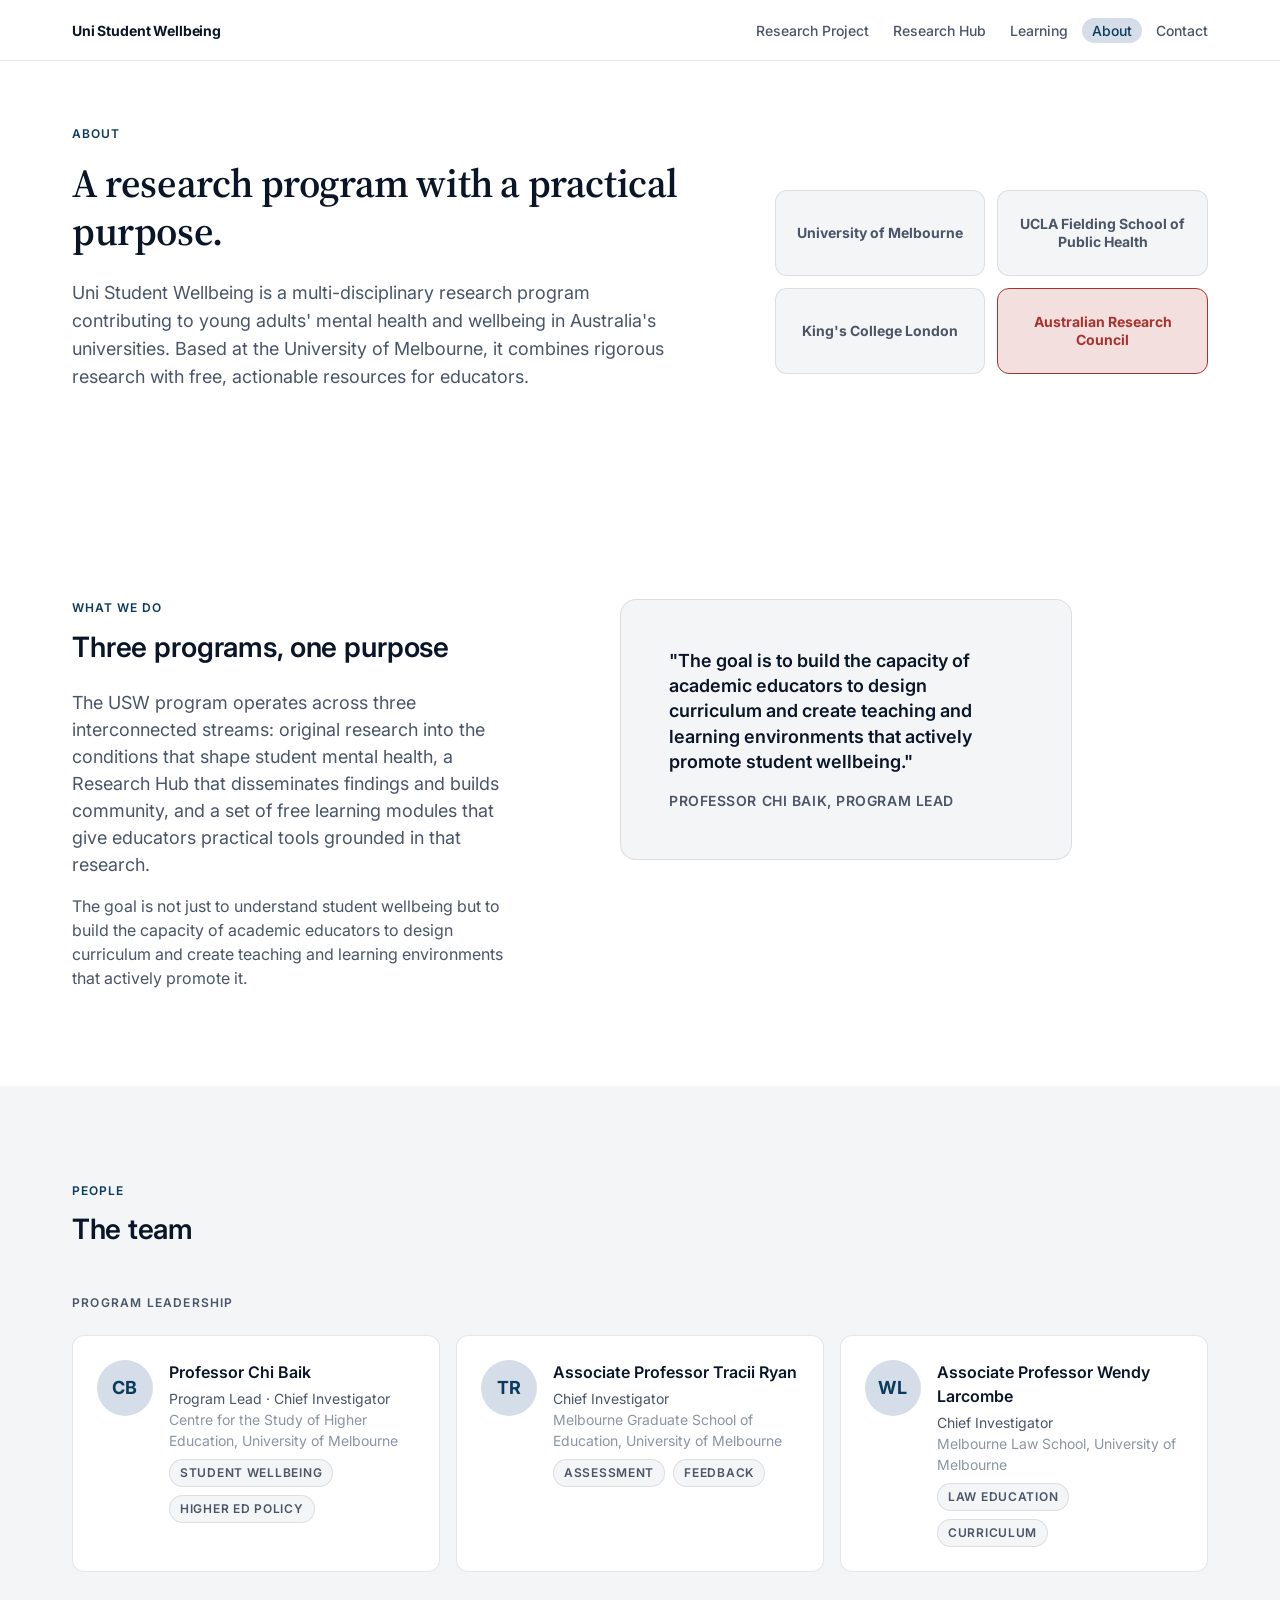
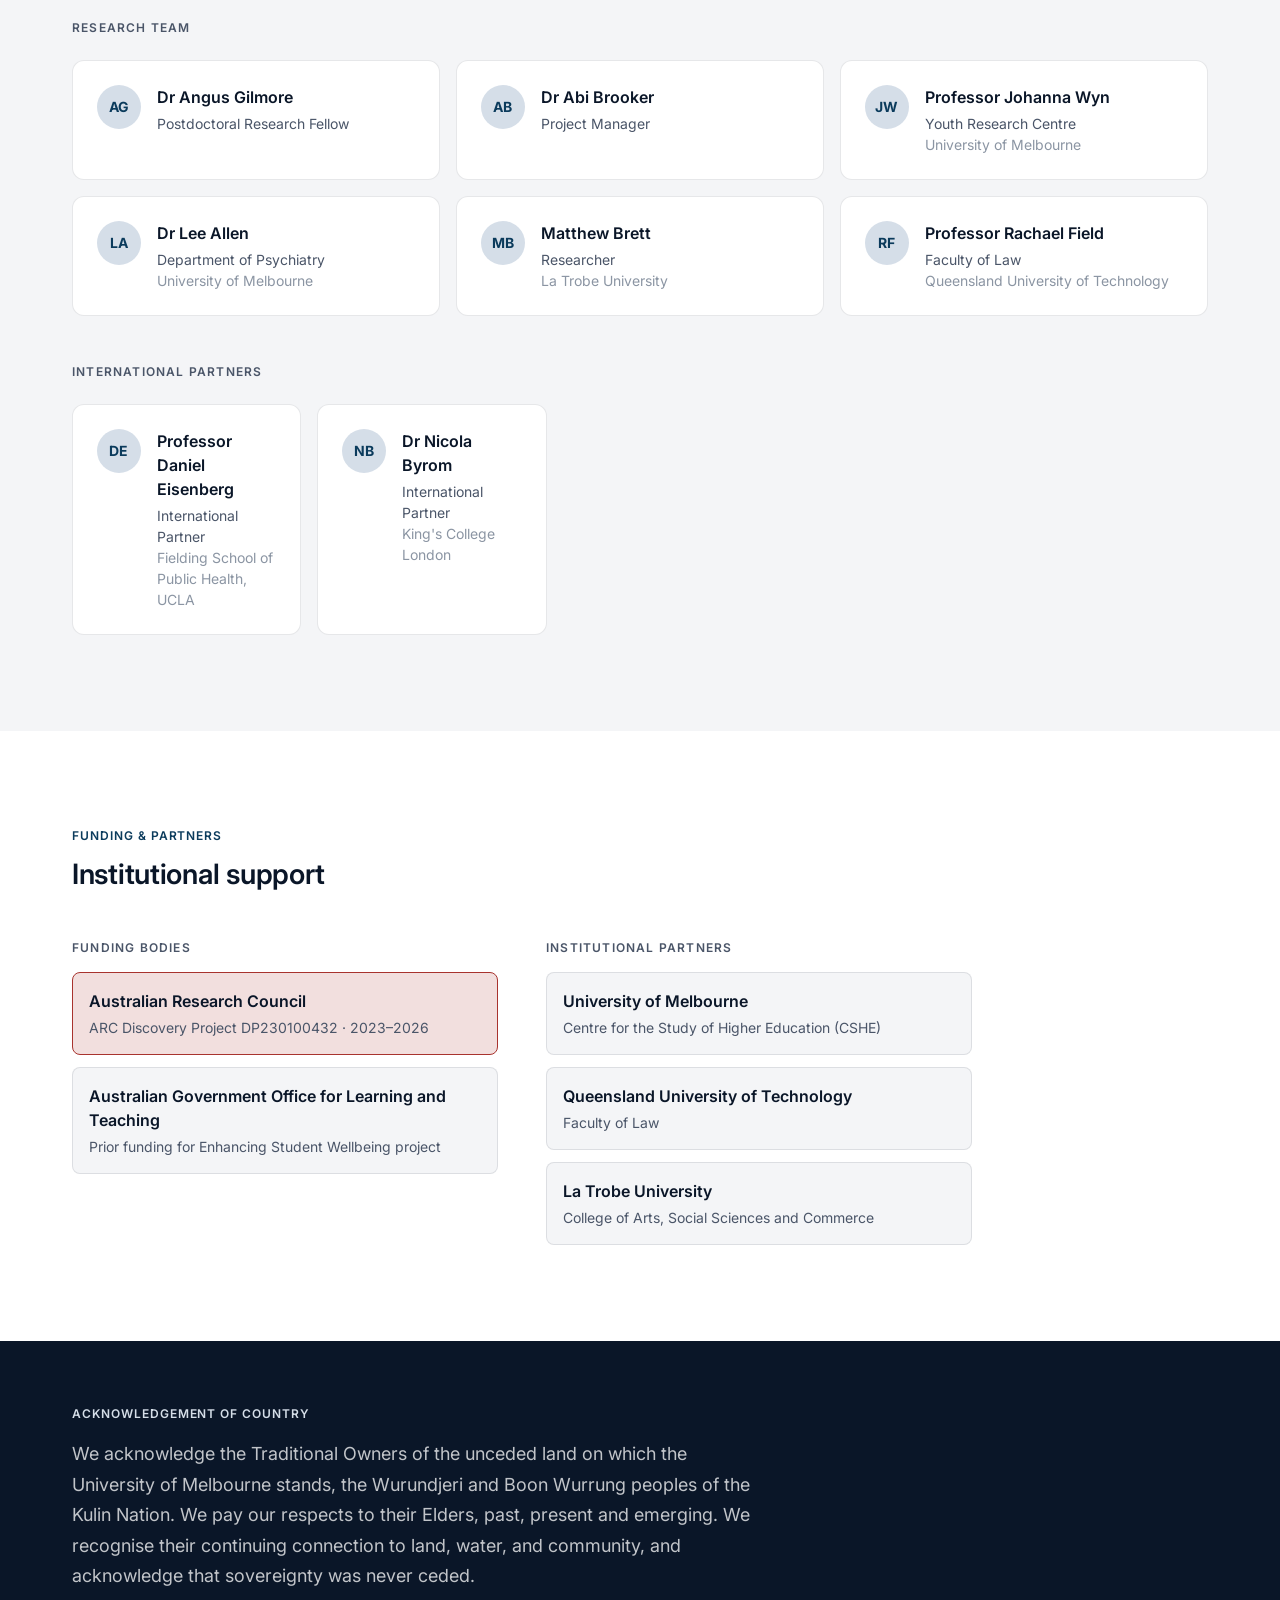
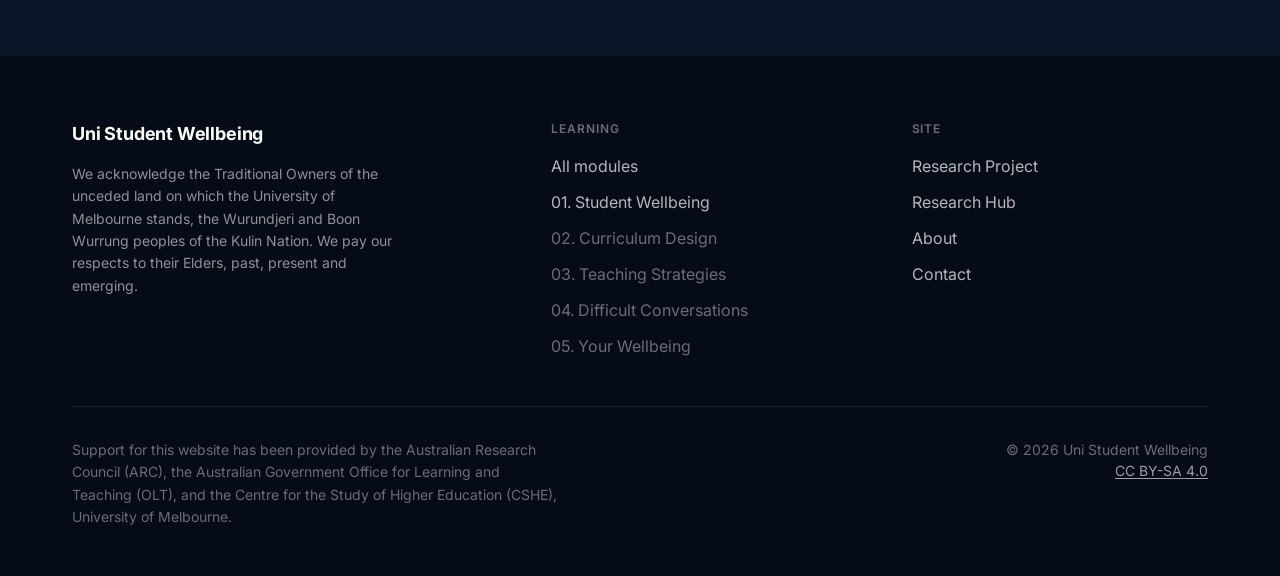
==== commit a4390979: "Iteration 3: institutional weight, dark sections, responsive nav, token cleanup - tokens.css: deep n" ====
--- a/about.html
+++ b/about.html
@@ -52,7 +52,7 @@
           <div class="partner-logo-tile">University of Melbourne</div>
           <div class="partner-logo-tile">UCLA Fielding School of Public Health</div>
           <div class="partner-logo-tile">King's College London</div>
-          <div class="partner-logo-tile" style="background-color: var(--color-accent-container); border-color: var(--color-accent); color: #7A5E00;">Australian Research Council</div>
+          <div class="partner-logo-tile" style="background-color: var(--color-accent-container); border-color: var(--color-accent); color: var(--color-accent);">Australian Research Council</div>
         </div>
       </div>
 
@@ -262,11 +262,11 @@
         <p class="footer-nav-heading">Learning</p>
         <ul class="footer-nav-list" role="list">
           <li><a href="learning.html">All modules</a></li>
-          <li><a href="module-1.html">01 — Student Wellbeing</a></li>
-          <li><a href="learning.html">02 — Curriculum Design</a></li>
-          <li><a href="learning.html">03 — Teaching Strategies</a></li>
-          <li><a href="learning.html">04 — Difficult Conversations</a></li>
-          <li><a href="learning.html">05 — Your Wellbeing</a></li>
+          <li><a href="module-1.html">01. Student Wellbeing</a></li>
+          <li><span style="color:rgba(255,255,255,0.4);">02. Curriculum Design</span></li>
+          <li><span style="color:rgba(255,255,255,0.4);">03. Teaching Strategies</span></li>
+          <li><span style="color:rgba(255,255,255,0.4);">04. Difficult Conversations</span></li>
+          <li><span style="color:rgba(255,255,255,0.4);">05. Your Wellbeing</span></li>
         </ul>
       </nav>
       <nav aria-label="Site">
--- a/styles/tokens.css
+++ b/styles/tokens.css
@@ -7,51 +7,55 @@
 
   /* ── Palette ─────────────────────────────────────────── */
   --color-bg:                #FFFFFF;
-  --color-bg-soft:           #F8F9FC;   /* cool neutral surface */
-  --color-bg-tinted:         #E8F3F1;   /* primary-tinted surface */
-  --color-surface-dark:      #0B1F1E;   /* dark sections, footer */
-  --color-ink:               #111827;
-  --color-ink-muted:         #4B5563;
-  --color-ink-soft:          #9CA3AF;
-  --color-primary:           #0F766E;   /* deep teal */
-  --color-primary-container: #B2DFDB;   /* light teal tint */
-  --color-primary-hover:     #0B5B55;
+  --color-bg-soft:           #F4F5F7;   /* cool neutral surface */
+  --color-bg-tinted:         #EEF1F3;   /* very subtle cool tint — use sparingly */
+  --color-surface-dark:      #0A1628;   /* deep navy — dark sections */
+  --color-surface-darker:    #050C18;   /* near-black navy — footer */
+  --color-ink:               #0A1628;
+  --color-ink-muted:         #4A5568;
+  --color-ink-soft:          #8B95A3;
+  --color-primary:           #0B3B5C;   /* deep navy */
+  --color-primary-container: #D5DEE8;   /* muted blue-grey tint */
+  --color-primary-hover:     #072842;
   --color-on-primary:        #FFFFFF;
-  --color-accent:            #FFB020;   /* warm amber */
-  --color-accent-container:  #FFF4D6;
-  --color-success:           #16A34A;
-  --color-rule:              rgba(17, 24, 39, 0.08);
+  --color-accent:            #A8332E;   /* deep academic red */
+  --color-accent-container:  #F2DFDE;
+  --color-success:           #1A6B3A;
+  --color-success-bg:        #D4EDDA;
+  --color-rule:              rgba(10, 22, 40, 0.10);
+  --color-rule-strong:       rgba(10, 22, 40, 0.16);
 
-  /* Named tint palette — 5 distinct surface tones */
-  --color-tint-1: #E8F3F1;  /* soft teal (= --color-bg-tinted) */
-  --color-tint-2: #FFF4D6;  /* warm amber (= --color-accent-container) */
-  --color-tint-3: #EEF2FF;  /* cool pale indigo */
-  --color-tint-4: #FEF3E2;  /* warm cream */
-  --color-tint-5: #E8F0EC;  /* cool pale sage */
+  /* Dark surface text hierarchy */
+  --color-on-dark:       #FFFFFF;
+  --color-on-dark-muted: #B8C2CF;
+  --color-on-dark-soft:  #6B7A8F;
 
-  /* Module tinted surfaces — cycle across cards */
-  --color-module-1: var(--color-tint-1);
-  --color-module-2: var(--color-tint-2);
-  --color-module-3: var(--color-tint-3);
-  --color-module-4: var(--color-tint-4);
-  --color-module-5: var(--color-tint-5);
+  /* Module card backgrounds — monochrome, Module 01 distinguished */
+  --color-module-1: var(--color-primary-container);
+  --color-module-2: var(--color-bg-soft);
+  --color-module-3: var(--color-bg-soft);
+  --color-module-4: var(--color-bg-soft);
+  --color-module-5: var(--color-bg-soft);
 
   /* Semantic aliases */
-  --color-footer-bg:   var(--color-surface-dark);
-  --color-footer-text: var(--color-on-primary);
+  --color-footer-bg:   var(--color-surface-darker);
+  --color-footer-text: var(--color-on-dark);
 
-  /* ── Typography — Inter variable only ───────────────── */
-  --font: 'Inter', system-ui, -apple-system, sans-serif;
+  /* ── Typography ──────────────────────────────────────── */
+  --font-display: 'Source Serif 4', Georgia, serif;
+  --font-sans:    'Inter', system-ui, -apple-system, sans-serif;
+  --font:         var(--font-sans);   /* backward-compat alias */
 
-  --text-display-lg:  3.5rem;     /* 56px, lh 1.143, ls -0.02em, w 600 */
-  --text-display-md:  2.75rem;    /* 44px, lh 1.182, ls -0.02em, w 600 */
-  --text-headline-lg: 2rem;       /* 32px, lh 1.25,  ls -0.01em, w 600 */
-  --text-headline-md: 1.625rem;   /* 26px, lh 1.231, ls -0.01em, w 600 */
-  --text-title:       1.25rem;    /* 20px, lh 1.4,   ls  0,       w 600 */
-  --text-body-lg:     1.125rem;   /* 18px, lh 1.556, ls  0,       w 400 */
-  --text-body:        1rem;       /* 16px, lh 1.5,   ls  0,       w 400 */
-  --text-label:       0.875rem;   /* 14px, lh 1.429, ls  0.01em,  w 500 */
-  --text-overline:    0.75rem;    /* 12px, lh 1.333, ls  0.08em,  w 600, uppercase */
+  --text-display-lg:  3.25rem;   /* 52px — serif, weight 500 */
+  --text-display-md:  2.5rem;    /* 40px — serif, weight 500 */
+  --text-headline-lg: 1.75rem;   /* 28px — sans, weight 600 */
+  --text-headline-md: 1.375rem;  /* 22px — sans, weight 600 */
+  --text-title:       1.125rem;  /* 18px — sans, weight 600 */
+  --text-body-lg:     1.125rem;  /* 18px — sans, weight 400 (hero leads) */
+  --text-body:        1rem;      /* 16px */
+  --text-meta:        0.875rem;  /* 14px */
+  --text-label:       0.875rem;  /* 14px — alias */
+  --text-overline:    0.75rem;   /* 12px — uppercase, 0.1em tracking */
 
   /* ── Spacing (8pt base) ──────────────────────────────── */
   --space-1:  0.25rem;   /*   4px */
@@ -66,16 +70,16 @@
   --space-16: 8rem;      /* 128px */
 
   /* ── Shape ───────────────────────────────────────────── */
-  --radius-sm:   8px;
-  --radius-md:   12px;
-  --radius-lg:   20px;
-  --radius-xl:   28px;
+  --radius-sm:   4px;
+  --radius-md:   8px;
+  --radius-lg:   12px;
+  --radius-xl:   16px;
   --radius-pill: 999px;
 
   /* ── Elevation ───────────────────────────────────────── */
   --elev-0: none;
-  --elev-1: 0 1px 3px rgba(17, 24, 39, 0.06);
-  --elev-2: 0 4px 12px rgba(17, 24, 39, 0.08);
+  --elev-1: 0 1px 3px rgba(10, 22, 40, 0.07), 0 1px 2px rgba(10, 22, 40, 0.04);
+  --elev-2: 0 4px 16px rgba(10, 22, 40, 0.10), 0 2px 4px rgba(10, 22, 40, 0.06);
 
   /* ── Motion ──────────────────────────────────────────── */
   --ease-emphasized: cubic-bezier(0.2, 0, 0, 1);
--- a/styles/base.css
+++ b/styles/base.css
@@ -2,7 +2,7 @@
    base.css — Reset, typography defaults, layout primitives
    ============================================================= */
 
-@import url('https://fonts.googleapis.com/css2?family=Inter:ital,opsz,wght@0,14..32,100..900;1,14..32,100..900&display=swap');
+@import url('https://fonts.googleapis.com/css2?family=Inter:wght@400;500;600;700&family=Source+Serif+4:opsz,wght@8..60,400;8..60,500;8..60,600&display=swap');
 
 /* ── Reset ──────────────────────────────────────────────── */
 
@@ -22,7 +22,7 @@
 }
 
 body {
-  font-family: var(--font);
+  font-family: var(--font-sans);
   font-size: var(--text-body);
   font-weight: 400;
   line-height: 1.5;
@@ -45,67 +45,80 @@
   transition: color var(--duration-fast) var(--ease-emphasized);
 }
 
-p { max-width: 68ch; }
+p { max-width: 65ch; }
+
 
 /* ── Typography utilities ───────────────────────────────── */
 
+/* Display sizes use Source Serif 4 */
 .text-display-lg {
+  font-family: var(--font-display);
   font-size: var(--text-display-lg);
-  line-height: calc(64 / 56);
-  letter-spacing: -0.02em;
-  font-weight: 600;
+  line-height: 1.154;          /* 60/52 */
+  letter-spacing: -0.015em;
+  font-weight: 500;
 }
 
 .text-display-md {
+  font-family: var(--font-display);
   font-size: var(--text-display-md);
-  line-height: calc(52 / 44);
-  letter-spacing: -0.02em;
-  font-weight: 600;
-}
-
+  line-height: 1.2;            /* 48/40 */
+  letter-spacing: -0.01em;
+  font-weight: 500;
+}
+
+/* Headline and below use Inter */
 .text-headline-lg {
+  font-family: var(--font-sans);
   font-size: var(--text-headline-lg);
-  line-height: 1.25;
-  letter-spacing: -0.01em;
+  line-height: 1.286;          /* 36/28 */
+  letter-spacing: -0.005em;
   font-weight: 600;
 }
 
 .text-headline-md {
+  font-family: var(--font-sans);
   font-size: var(--text-headline-md);
-  line-height: calc(32 / 26);
-  letter-spacing: -0.01em;
+  line-height: 1.364;          /* 30/22 */
+  letter-spacing: 0;
   font-weight: 600;
 }
 
 .text-title {
+  font-family: var(--font-sans);
   font-size: var(--text-title);
-  line-height: 1.4;
+  line-height: 1.444;          /* 26/18 */
   font-weight: 600;
 }
 
 .text-body-lg {
+  font-family: var(--font-sans);
   font-size: var(--text-body-lg);
-  line-height: calc(28 / 18);
-}
-
-.text-label {
-  font-size: var(--text-label);
-  line-height: calc(20 / 14);
-  letter-spacing: 0.01em;
+  line-height: 1.556;          /* 28/18 */
+}
+
+.text-label,
+.text-meta {
+  font-family: var(--font-sans);
+  font-size: var(--text-meta);
+  line-height: 1.429;          /* 20/14 */
+  letter-spacing: 0;
   font-weight: 500;
 }
 
 .text-overline {
+  font-family: var(--font-sans);
   font-size: var(--text-overline);
-  line-height: calc(16 / 12);
-  letter-spacing: 0.08em;
+  line-height: 1.333;
+  letter-spacing: 0.10em;
   font-weight: 600;
   text-transform: uppercase;
 }
 
-.text-muted { color: var(--color-ink-muted); }
-.text-soft  { color: var(--color-ink-soft); }
+.text-muted   { color: var(--color-ink-muted); }
+.text-soft    { color: var(--color-ink-soft); }
 .text-primary { color: var(--color-primary); }
+
 
 /* ── Layout primitives ──────────────────────────────────── */
 
@@ -126,7 +139,7 @@
 
 .section--dark {
   background-color: var(--color-surface-dark);
-  color: var(--color-footer-text);
+  color: var(--color-on-dark);
 }
 
 .section--soft {
@@ -135,6 +148,31 @@
 
 .section--tinted {
   background-color: var(--color-bg-tinted);
+}
+
+/* Dark section text hierarchy */
+.section--dark h1,
+.section--dark h2,
+.section--dark h3,
+.section--dark h4 {
+  color: var(--color-on-dark);
+}
+
+.section--dark p,
+.section--dark .lead {
+  color: var(--color-on-dark-muted);
+}
+
+.section--dark .text-muted {
+  color: var(--color-on-dark-muted);
+}
+
+.section--dark .text-soft {
+  color: var(--color-on-dark-soft);
+}
+
+.section--dark .overline {
+  color: var(--color-primary-container);
 }
 
 /* ── Skip link ──────────────────────────────────────────── */
@@ -147,7 +185,7 @@
   padding: var(--space-2) var(--space-4);
   background: var(--color-ink);
   color: var(--color-bg);
-  font-size: var(--text-label);
+  font-size: var(--text-meta);
   font-weight: 500;
   text-decoration: none;
   border-radius: var(--radius-sm);
@@ -162,8 +200,8 @@
 /* ── Focus styles ───────────────────────────────────────── */
 
 :focus-visible {
-  outline: 2.5px solid var(--color-primary);
-  outline-offset: 3px;
+  outline: 2px solid var(--color-primary);
+  outline-offset: 2px;
   border-radius: var(--radius-sm);
 }
 
@@ -181,31 +219,45 @@
   border: 0;
 }
 
-/* ── Responsive ─────────────────────────────────────────── */
-
-@media (max-width: 900px) {
+/* ── Responsive typography ──────────────────────────────── */
+
+/* Tablet (≤1024px) */
+@media (max-width: 1024px) {
   .text-display-lg {
-    font-size: clamp(2.25rem, 7vw, var(--text-display-lg));
+    font-size: clamp(2.25rem, 4.5vw, var(--text-display-lg));
+  }
+}
+
+/* Mobile (≤768px) */
+@media (max-width: 768px) {
+  .text-display-lg {
+    font-size: 2.5rem;       /* 40px */
+    letter-spacing: -0.01em;
   }
   .text-display-md {
-    font-size: clamp(2rem, 6vw, var(--text-display-md));
-  }
-}
-
-@media (max-width: 600px) {
+    font-size: 1.875rem;     /* 30px */
+    letter-spacing: -0.008em;
+  }
+  .text-headline-lg {
+    font-size: 1.5rem;       /* 24px */
+  }
+  .section {
+    padding-block: var(--space-10);  /* 64px mobile */
+  }
+  .section--sm {
+    padding-block: var(--space-8);   /* 48px mobile */
+  }
+}
+
+/* Small mobile (≤480px) */
+@media (max-width: 480px) {
   :root {
-    --container-padding: 1.25rem;
+    --container-padding: 1.25rem;  /* 20px min side padding */
   }
   .text-display-lg {
-    font-size: clamp(1.875rem, 8vw, 2.75rem);
+    font-size: 2rem;         /* 32px on very small screens */
   }
   .text-display-md {
-    font-size: clamp(1.75rem, 6vw, 2.25rem);
-  }
-  .text-headline-lg {
-    font-size: 1.625rem;
-  }
-  .section {
-    padding-block: var(--space-10);
-  }
-}
+    font-size: 1.75rem;      /* 28px */
+  }
+}
--- a/styles/components.css
+++ b/styles/components.css
@@ -59,7 +59,7 @@
 
 .nav-links a[aria-current="page"] {
   color: var(--color-primary);
-  background-color: var(--color-bg-tinted);
+  background-color: var(--color-primary-container);
   border-radius: var(--radius-pill);
   padding-inline: 0.625rem;
   padding-block: 0.25rem;
@@ -113,16 +113,17 @@
   align-items: center;
   justify-content: center;
   gap: var(--space-2);
-  font-family: var(--font);
-  font-size: var(--text-label);
+  font-family: var(--font-sans);
+  font-size: var(--text-meta);
   font-weight: 600;
   letter-spacing: 0.01em;
   text-decoration: none;
-  padding: 0.625rem 1.375rem;
-  border: 2px solid transparent;
+  padding: 0.6875rem 1.5rem;  /* ~48px height at 14px font */
+  border: 1.5px solid transparent;
   border-radius: var(--radius-pill);
   cursor: pointer;
   white-space: nowrap;
+  min-height: 48px;
   transition: background-color var(--duration-fast) var(--ease-emphasized),
               color var(--duration-fast) var(--ease-emphasized),
               border-color var(--duration-fast) var(--ease-emphasized),
@@ -145,20 +146,20 @@
 
 .btn-outlined {
   background-color: transparent;
-  color: var(--color-primary);
-  border-color: var(--color-primary-container);
+  color: var(--color-ink);
+  border-color: var(--color-ink);
+  border-width: 1.5px;
 }
 
 .btn-outlined:hover {
-  background-color: var(--color-bg-tinted);
-  border-color: var(--color-primary);
-  color: var(--color-primary);
+  background-color: var(--color-bg-soft);
+  color: var(--color-ink);
 }
 
 .btn-ghost {
   background-color: transparent;
   color: var(--color-ink);
-  border-color: var(--color-rule);
+  border-color: var(--color-rule-strong);
 }
 
 .btn-ghost:hover {
@@ -169,36 +170,34 @@
 
 .btn-ghost-light {
   background-color: transparent;
-  color: var(--color-footer-text);
-  border-color: rgba(255, 255, 255, 0.25);
+  color: var(--color-on-dark);
+  border-color: rgba(255, 255, 255, 0.3);
 }
 
 .btn-ghost-light:hover {
-  background-color: rgba(255, 255, 255, 0.1);
-  border-color: rgba(255, 255, 255, 0.6);
-  color: var(--color-footer-text);
-}
-
-.btn-accent {
-  background-color: var(--color-accent);
-  color: var(--color-ink);
-  border-color: var(--color-accent);
-}
-
-.btn-accent:hover {
-  background-color: #E5A01C;
-  border-color: #E5A01C;
-  color: var(--color-ink);
+  background-color: rgba(255, 255, 255, 0.08);
+  border-color: rgba(255, 255, 255, 0.55);
+  color: var(--color-on-dark);
+}
+
+.btn-coming-soon {
+  background-color: transparent;
+  color: var(--color-ink-soft);
+  border-color: var(--color-rule);
+  cursor: default;
+  pointer-events: none;
 }
 
 .btn--sm {
   font-size: var(--text-overline);
-  padding: 0.375rem 0.875rem;
+  padding: 0.5rem 1rem;
+  min-height: 36px;
 }
 
 .btn--lg {
   font-size: var(--text-body);
-  padding: 0.875rem 1.75rem;
+  padding: 0.875rem 2rem;
+  min-height: 52px;
 }
 
 
@@ -226,8 +225,8 @@
 
 .chip-accent {
   background-color: var(--color-accent-container);
-  color: #7A5E00;
-  border-color: var(--color-accent);
+  color: var(--color-accent);
+  border-color: var(--color-accent-container);
 }
 
 .chip-soft {
@@ -237,9 +236,9 @@
 }
 
 .chip-success {
-  background-color: #DCFCE7;
-  color: #15803D;
-  border-color: #86EFAC;
+  background-color: var(--color-success-bg);
+  color: var(--color-success);
+  border-color: var(--color-success-bg);
 }
 
 .chip-row {
@@ -267,7 +266,7 @@
 }
 
 .overline--accent {
-  color: #7A5E00;
+  color: var(--color-accent);
 }
 
 
@@ -519,7 +518,7 @@
 /* ── Feature module card (homepage) ─────────────────────── */
 
 .feature-module {
-  background-color: var(--color-bg-tinted);
+  background-color: var(--color-primary-container);
   border-radius: var(--radius-xl);
   padding: var(--space-8);
   display: grid;
@@ -906,7 +905,7 @@
 
 .subscribe-block .subscribe-lead {
   font-size: var(--text-body);
-  color: rgba(255, 255, 255, 0.55);
+  color: var(--color-on-dark-muted);
   line-height: 1.6;
 }
 
@@ -1058,7 +1057,7 @@
   width: 28px;
   height: 28px;
   background-color: var(--color-accent-container);
-  color: #7A5E00;
+  color: var(--color-accent);
   border-radius: 50%;
   font-size: var(--text-overline);
   font-weight: 700;
@@ -2111,6 +2110,66 @@
   font-size: var(--text-body-lg);
   line-height: 1.7;
   color: rgba(255, 255, 255, 0.75);
+}
+
+
+/* ── Dark section component overrides ──────────────────── */
+
+.section--dark .voice-card {
+  background-color: rgba(255, 255, 255, 0.05);
+  border-color: rgba(255, 255, 255, 0.10);
+}
+
+.section--dark .voice-mark {
+  color: var(--color-on-dark-soft);
+}
+
+.section--dark .voice-text {
+  color: var(--color-on-dark);
+}
+
+.section--dark .voice-attribution {
+  color: var(--color-on-dark-muted);
+}
+
+.section--dark .question-card {
+  background-color: rgba(255, 255, 255, 0.05);
+  border-color: rgba(255, 255, 255, 0.10);
+}
+
+.section--dark .question-number {
+  background-color: rgba(255, 255, 255, 0.10);
+  color: var(--color-on-dark);
+}
+
+.section--dark .question-text {
+  color: var(--color-on-dark);
+}
+
+.section--dark .how-step-title {
+  color: var(--color-on-dark);
+}
+
+.section--dark .how-step-body {
+  color: var(--color-on-dark-muted);
+}
+
+.section--dark .section-header h2 {
+  color: var(--color-on-dark);
+}
+
+.section--dark strong,
+.section--dark b {
+  color: var(--color-on-dark);
+  font-weight: 600;
+}
+
+.section--dark .credibility-sep {
+  background-color: rgba(255, 255, 255, 0.15);
+}
+
+.section--dark .credibility-text {
+  color: var(--color-on-dark-muted);
 }
 
 
@@ -2144,18 +2203,18 @@
 
   .nav-links {
     display: none;
-    position: absolute;
+    position: fixed;
     top: 60px;
     left: 0;
     right: 0;
+    bottom: 0;
     background-color: var(--color-bg);
-    border-bottom: 1px solid var(--color-rule);
     flex-direction: column;
     align-items: stretch;
     gap: 0;
-    padding-block: var(--space-2);
+    padding-block: var(--space-4);
+    overflow-y: auto;
     z-index: 99;
-    box-shadow: var(--elev-2);
   }
 
   .nav-links.is-open { display: flex; }
@@ -2163,9 +2222,19 @@
   .nav-links li { border-bottom: 1px solid var(--color-rule); }
   .nav-links li:last-child { border-bottom: none; }
   .nav-links a {
-    display: block;
-    padding: var(--space-4) var(--space-5);
-    font-size: var(--text-body);
+    display: flex;
+    align-items: center;
+    padding: var(--space-4) var(--space-6);
+    font-size: var(--text-title);
+    font-weight: 500;
+    min-height: 56px;
+  }
+
+  .nav-links a[aria-current="page"] {
+    background-color: transparent;
+    border-radius: 0;
+    padding-inline: var(--space-6);
+    margin-inline: 0;
   }
 
   .event-card {
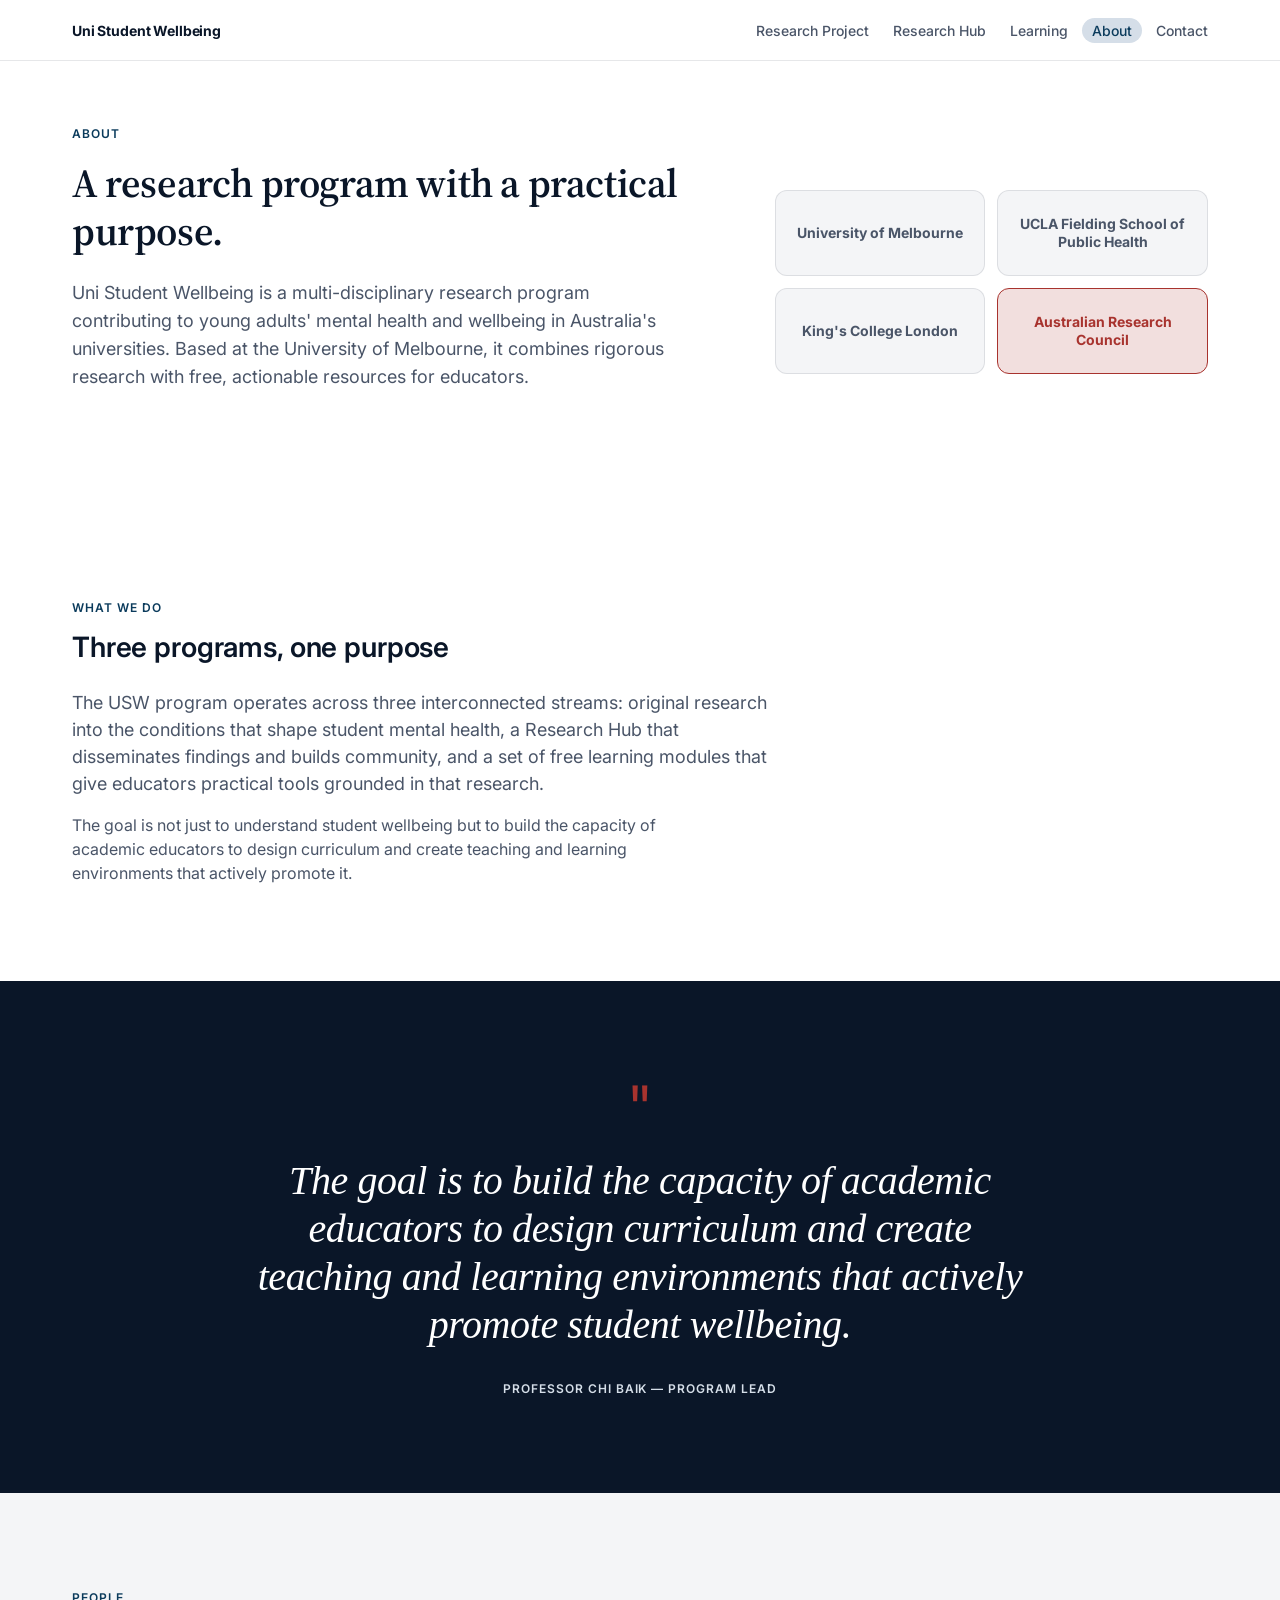
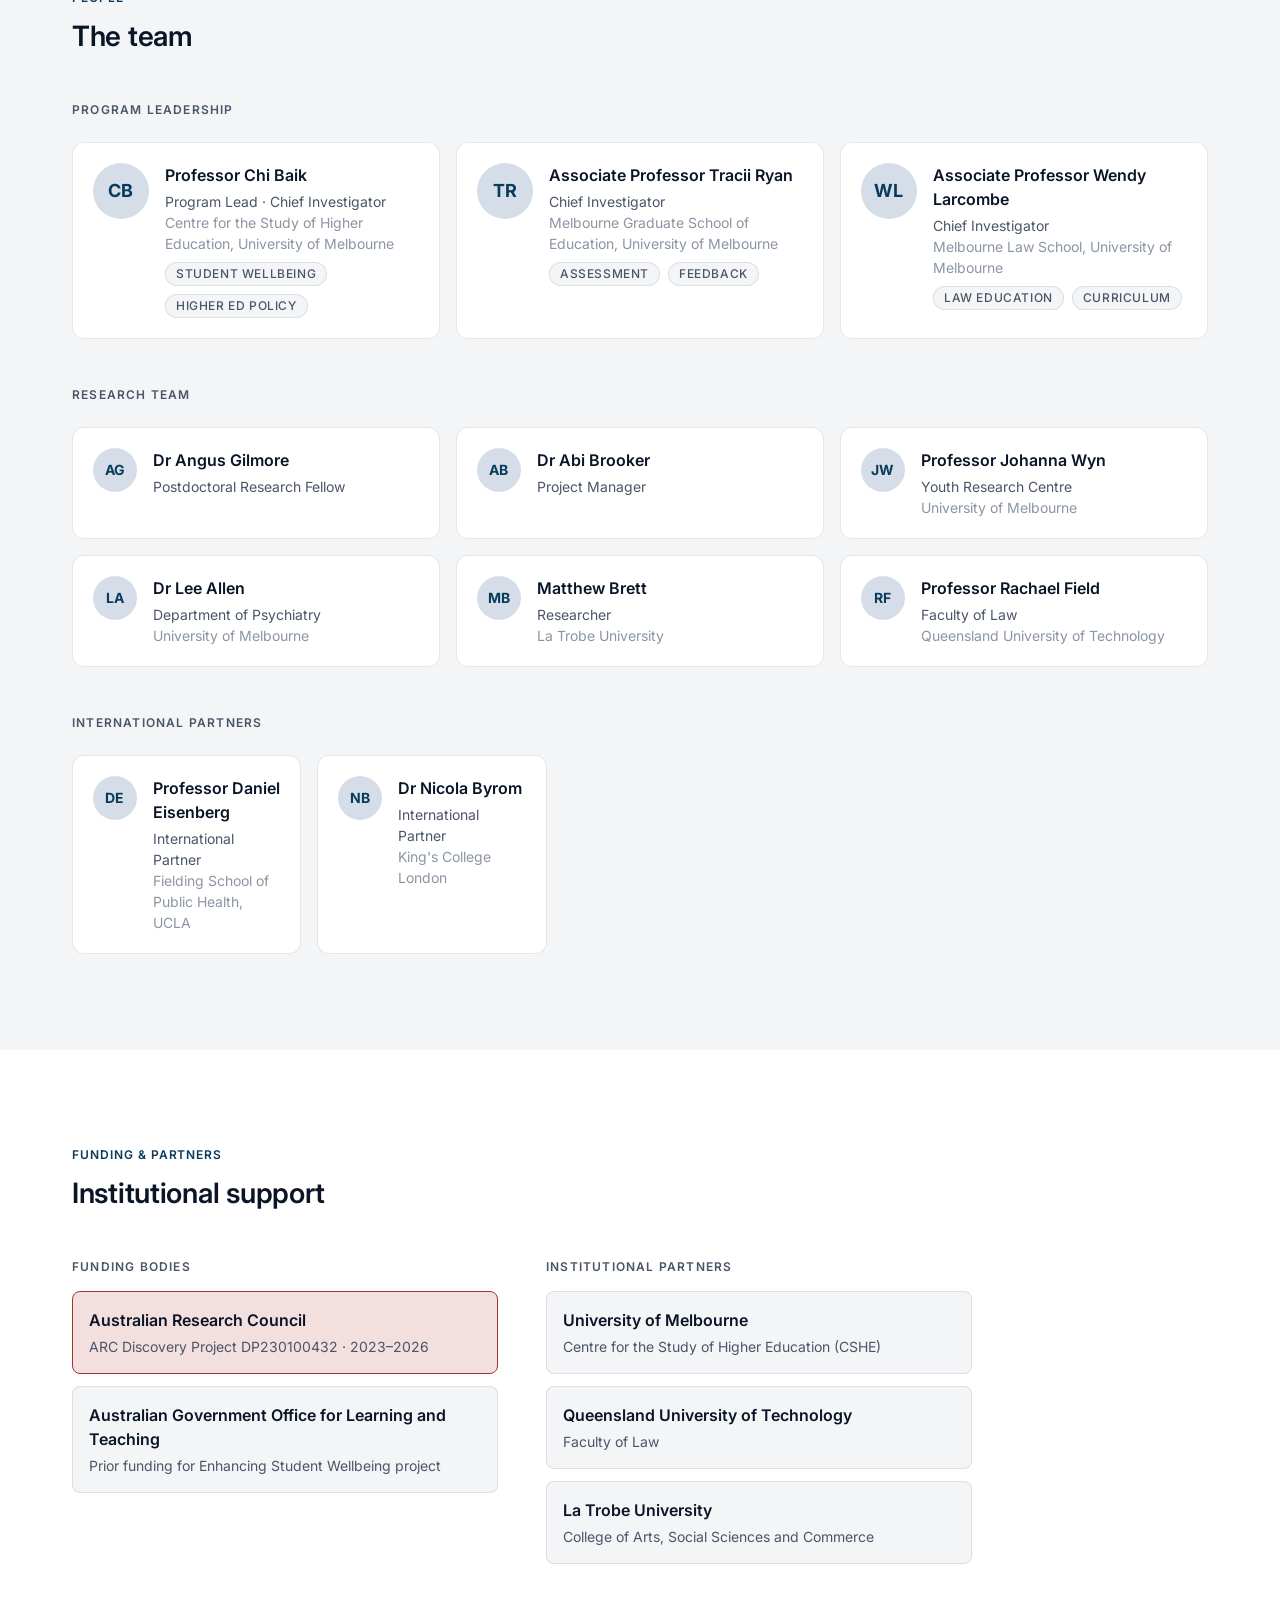
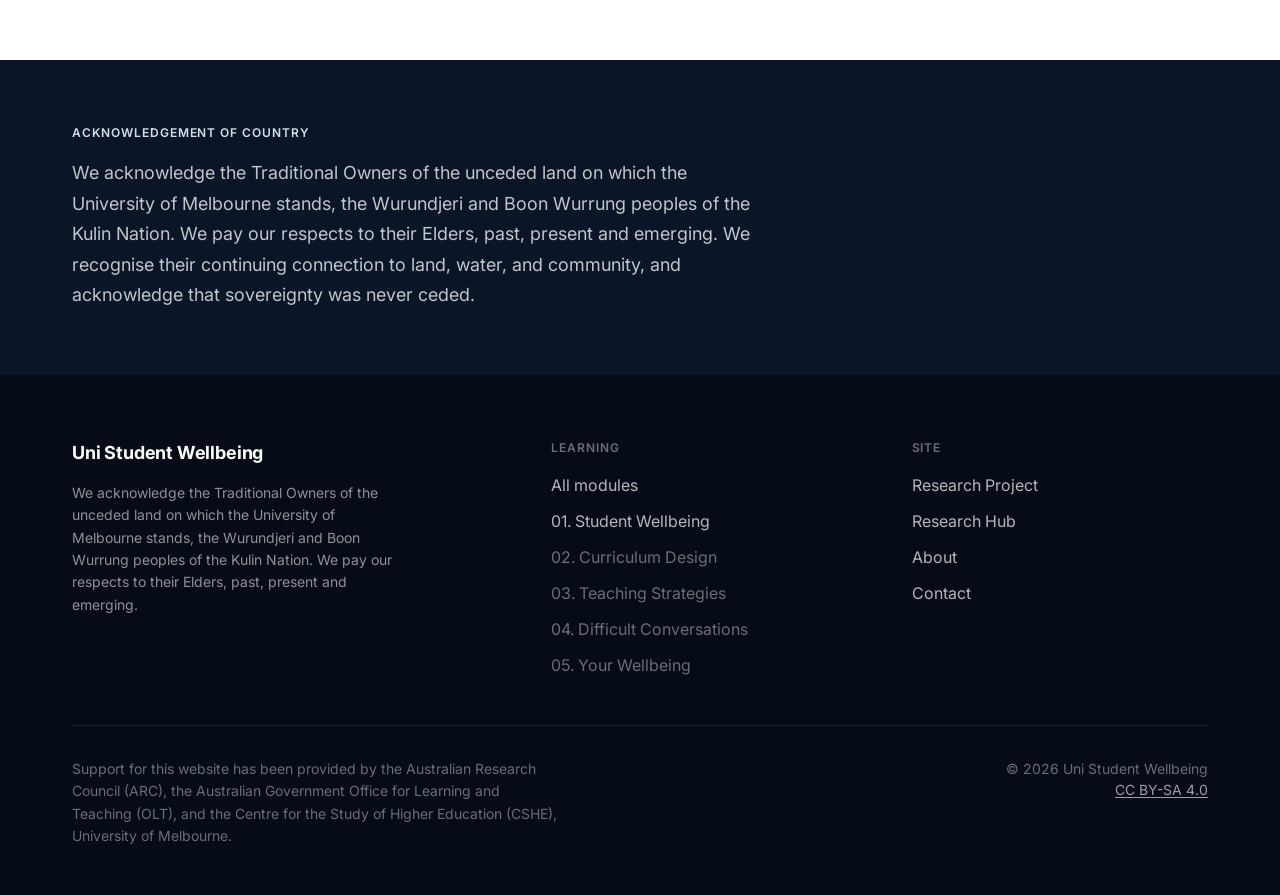
==== commit 55eb8b19: "Iteration 4: spacing system, component normalisation, content fixes - tokens.css: section-y, stack, " ====
--- a/about.html
+++ b/about.html
@@ -62,24 +62,27 @@
   <!-- ── Program description ───────────────────────────── -->
   <section class="section" aria-labelledby="program-heading">
     <div class="container">
-      <div style="display: grid; grid-template-columns: 1fr 1fr; gap: var(--space-12); align-items: start; max-width: 1000px;">
-        <div>
-          <span class="overline">What we do</span>
-          <h2 id="program-heading" class="text-headline-lg" style="margin-bottom: var(--space-5);">Three programs, one purpose</h2>
-          <p style="color: var(--color-ink-muted); margin-bottom: var(--space-4); font-size: var(--text-body-lg);">
-            The USW program operates across three interconnected streams: original research into the conditions that shape student mental health, a Research Hub that disseminates findings and builds community, and a set of free learning modules that give educators practical tools grounded in that research.
-          </p>
-          <p style="color: var(--color-ink-muted); font-size: var(--text-body);">
-            The goal is not just to understand student wellbeing but to build the capacity of academic educators to design curriculum and create teaching and learning environments that actively promote it.
-          </p>
-        </div>
-        <div>
-          <div style="background: var(--color-bg-soft); border-radius: var(--radius-xl); padding: var(--space-8); border: 1px solid var(--color-rule);">
-            <p style="font-size: var(--text-title); font-weight: 600; color: var(--color-ink); line-height: 1.4; margin-bottom: var(--space-4);">"The goal is to build the capacity of academic educators to design curriculum and create teaching and learning environments that actively promote student wellbeing."</p>
-            <p style="font-size: var(--text-label); font-weight: 600; text-transform: uppercase; letter-spacing: 0.04em; color: var(--color-ink-muted);">Professor Chi Baik, Program Lead</p>
-          </div>
-        </div>
-      </div>
+      <div style="max-width: 720px;">
+        <span class="overline">What we do</span>
+        <h2 id="program-heading" class="text-headline-lg" style="margin-bottom: var(--stack-md);">Three programs, one purpose</h2>
+        <p style="color: var(--color-ink-muted); margin-bottom: var(--stack-sm); font-size: var(--text-body-lg);">
+          The USW program operates across three interconnected streams: original research into the conditions that shape student mental health, a Research Hub that disseminates findings and builds community, and a set of free learning modules that give educators practical tools grounded in that research.
+        </p>
+        <p style="color: var(--color-ink-muted); font-size: var(--text-body);">
+          The goal is not just to understand student wellbeing but to build the capacity of academic educators to design curriculum and create teaching and learning environments that actively promote it.
+        </p>
+      </div>
+    </div>
+  </section>
+
+  <!-- ── Pull quote ─────────────────────────────────────── -->
+  <section class="section section--dark" aria-label="Quote from Professor Chi Baik">
+    <div class="container">
+      <figure style="max-width: 800px; margin-inline: auto; text-align: center;">
+        <span style="font-size: 4rem; line-height: 1; color: var(--color-accent); display: block; margin-bottom: var(--stack-sm);" aria-hidden="true">"</span>
+        <blockquote class="text-display-md" style="color: var(--color-on-dark); font-style: italic; margin-bottom: var(--stack-lg);">The goal is to build the capacity of academic educators to design curriculum and create teaching and learning environments that actively promote student wellbeing.</blockquote>
+        <figcaption class="text-overline" style="color: var(--color-primary-container); letter-spacing: 0.08em;">Professor Chi Baik — Program Lead</figcaption>
+      </figure>
     </div>
   </section>
 
@@ -99,7 +102,7 @@
             <p class="team-name">Professor Chi Baik</p>
             <p class="team-role">Program Lead · Chief Investigator</p>
             <p class="team-affil">Centre for the Study of Higher Education, University of Melbourne</p>
-            <div class="chip-row" style="margin-top: var(--space-2);"><span class="chip chip-soft">Student wellbeing</span><span class="chip chip-soft">Higher ed policy</span></div>
+            <div class="chip-row" style="margin-top: var(--space-2);"><span class="chip chip-soft chip--sm">Student wellbeing</span><span class="chip chip-soft chip--sm">Higher ed policy</span></div>
           </div>
         </article>
         <article class="team-card">
@@ -108,7 +111,7 @@
             <p class="team-name">Associate Professor Tracii Ryan</p>
             <p class="team-role">Chief Investigator</p>
             <p class="team-affil">Melbourne Graduate School of Education, University of Melbourne</p>
-            <div class="chip-row" style="margin-top: var(--space-2);"><span class="chip chip-soft">Assessment</span><span class="chip chip-soft">Feedback</span></div>
+            <div class="chip-row" style="margin-top: var(--space-2);"><span class="chip chip-soft chip--sm">Assessment</span><span class="chip chip-soft chip--sm">Feedback</span></div>
           </div>
         </article>
         <article class="team-card">
@@ -117,7 +120,7 @@
             <p class="team-name">Associate Professor Wendy Larcombe</p>
             <p class="team-role">Chief Investigator</p>
             <p class="team-affil">Melbourne Law School, University of Melbourne</p>
-            <div class="chip-row" style="margin-top: var(--space-2);"><span class="chip chip-soft">Law education</span><span class="chip chip-soft">Curriculum</span></div>
+            <div class="chip-row" style="margin-top: var(--space-2);"><span class="chip chip-soft chip--sm">Law education</span><span class="chip chip-soft chip--sm">Curriculum</span></div>
           </div>
         </article>
       </div>
--- a/styles/tokens.css
+++ b/styles/tokens.css
@@ -69,6 +69,23 @@
   --space-12: 6rem;      /*  96px */
   --space-16: 8rem;      /* 128px */
 
+  /* ── Section vertical rhythm ─────────────────────────── */
+  --section-y-sm: 4rem;     /*  64px — tight sections          */
+  --section-y-md: 6rem;     /*  96px — default sections        */
+  --section-y-lg: 8rem;     /* 128px — hero-to-content only    */
+
+  /* ── Component stacking ──────────────────────────────── */
+  --stack-xs: 0.5rem;       /*  8px */
+  --stack-sm: 1rem;         /* 16px */
+  --stack-md: 1.5rem;       /* 24px */
+  --stack-lg: 2rem;         /* 32px */
+  --stack-xl: 3rem;         /* 48px */
+
+  /* ── Card internal padding ───────────────────────────── */
+  --card-p-compact:  1.25rem;  /* 20px — inline meta, pull-quotes */
+  --card-p-default:  2rem;     /* 32px — standard cards           */
+  --card-p-spacious: 3rem;     /* 48px — featured / hero cards    */
+
   /* ── Shape ───────────────────────────────────────────── */
   --radius-sm:   4px;
   --radius-md:   8px;
@@ -87,6 +104,9 @@
   --duration-base: 250ms;
 
   /* ── Layout ──────────────────────────────────────────── */
-  --container-max:     1200px;
-  --container-padding: 2rem;
+  --container-max:        1200px;
+  --container-max-wide:   1360px;
+  --container-px-desktop: 2rem;      /* 32px */
+  --container-px-mobile:  1.25rem;   /* 20px */
+  --container-padding:    var(--container-px-desktop);  /* backward-compat alias */
 }
--- a/styles/base.css
+++ b/styles/base.css
@@ -126,15 +126,19 @@
   width: 100%;
   max-width: var(--container-max);
   margin-inline: auto;
-  padding-inline: var(--container-padding);
+  padding-inline: var(--container-px-desktop);
+}
+
+.container--wide {
+  max-width: var(--container-max-wide);
 }
 
 .section {
-  padding-block: var(--space-12);
+  padding-block: var(--section-y-md);
 }
 
 .section--sm {
-  padding-block: var(--space-8);
+  padding-block: var(--section-y-sm);
 }
 
 .section--dark {
@@ -230,6 +234,11 @@
 
 /* Mobile (≤768px) */
 @media (max-width: 768px) {
+  :root {
+    --section-y-sm: 3rem;   /* 48px */
+    --section-y-md: 4rem;   /* 64px */
+    --section-y-lg: 5rem;   /* 80px */
+  }
   .text-display-lg {
     font-size: 2.5rem;       /* 40px */
     letter-spacing: -0.01em;
@@ -241,23 +250,20 @@
   .text-headline-lg {
     font-size: 1.5rem;       /* 24px */
   }
-  .section {
-    padding-block: var(--space-10);  /* 64px mobile */
-  }
-  .section--sm {
-    padding-block: var(--space-8);   /* 48px mobile */
-  }
 }
 
 /* Small mobile (≤480px) */
 @media (max-width: 480px) {
   :root {
-    --container-padding: 1.25rem;  /* 20px min side padding */
+    --container-px-desktop: var(--container-px-mobile);  /* 20px */
+    --container-padding:    var(--container-px-mobile);
+    --section-y-sm: 2.5rem;  /* 40px */
+    --section-y-md: 3.5rem;  /* 56px */
   }
   .text-display-lg {
-    font-size: 2rem;         /* 32px on very small screens */
+    font-size: 2rem;
   }
   .text-display-md {
-    font-size: 1.75rem;      /* 28px */
-  }
-}
+    font-size: 1.75rem;
+  }
+}
--- a/styles/components.css
+++ b/styles/components.css
@@ -118,12 +118,12 @@
   font-weight: 600;
   letter-spacing: 0.01em;
   text-decoration: none;
-  padding: 0.6875rem 1.5rem;  /* ~48px height at 14px font */
+  padding: 0.625rem 1.5rem;   /* 44px height at 14px font */
   border: 1.5px solid transparent;
   border-radius: var(--radius-pill);
   cursor: pointer;
   white-space: nowrap;
-  min-height: 48px;
+  min-height: 44px;
   transition: background-color var(--duration-fast) var(--ease-emphasized),
               color var(--duration-fast) var(--ease-emphasized),
               border-color var(--duration-fast) var(--ease-emphasized),
@@ -190,31 +190,51 @@
 
 .btn--sm {
   font-size: var(--text-overline);
-  padding: 0.5rem 1rem;
+  padding: 0.4375rem 1rem;
   min-height: 36px;
 }
 
 .btn--lg {
   font-size: var(--text-body);
-  padding: 0.875rem 2rem;
+  padding: 0.875rem 1.5rem;
   min-height: 52px;
 }
 
 
 /* ── Chips / badges ─────────────────────────────────────── */
 
+/* Base + default md (32px) */
 .chip {
   display: inline-flex;
   align-items: center;
   gap: var(--space-1);
-  font-size: var(--text-overline);
-  font-weight: 600;
-  letter-spacing: 0.06em;
+  font-size: 0.8125rem;   /* 13px */
+  font-weight: 500;
+  letter-spacing: 0.04em;
   text-transform: uppercase;
-  padding: 0.25rem 0.625rem;
+  padding: 0.375rem 0.875rem;
+  min-height: 2rem;        /* 32px */
   border-radius: var(--radius-pill);
   border: 1.5px solid transparent;
   white-space: nowrap;
+  line-height: 1;
+}
+
+/* chip--sm: 24px, 10px px, 12px text */
+.chip--sm {
+  font-size: 0.75rem;
+  padding: 0.1875rem 0.625rem;
+  min-height: 1.5rem;      /* 24px */
+  letter-spacing: 0.05em;
+}
+
+/* chip--lg: 40px, 18px px, 14px text */
+.chip--lg {
+  font-size: var(--text-meta);
+  font-weight: 600;
+  padding: 0.625rem 1.125rem;
+  min-height: 2.5rem;      /* 40px */
+  letter-spacing: 0.03em;
 }
 
 .chip-primary {
@@ -295,7 +315,7 @@
 
 .hero {
   position: relative;
-  padding-block: var(--space-12) var(--space-16);
+  padding-block: var(--section-y-md) var(--section-y-lg);
   background-color: var(--color-bg);
 }
 
@@ -351,7 +371,7 @@
 }
 
 .hero--sm {
-  padding-block: var(--space-10);
+  padding-block: var(--section-y-sm);
 }
 
 
@@ -371,10 +391,10 @@
   background-color: var(--color-bg);
   border: 1px solid var(--color-rule);
   border-radius: var(--radius-xl);
-  padding: var(--space-8) var(--space-8) var(--space-6);
+  padding: var(--card-p-default);
   display: flex;
   flex-direction: column;
-  gap: var(--space-4);
+  gap: var(--stack-sm);
   box-shadow: var(--elev-1);
   transition: transform var(--duration-base) var(--ease-emphasized),
               box-shadow var(--duration-base) var(--ease-emphasized);
@@ -438,12 +458,10 @@
 
 .module-card {
   border-radius: var(--radius-xl);
-  padding: var(--space-8);
+  padding: var(--card-p-default);
   display: flex;
   flex-direction: column;
-  gap: var(--space-5);
-  border: 1px solid var(--color-rule);
-  box-shadow: var(--elev-1);
+  gap: var(--stack-md);
   transition: transform var(--duration-base) var(--ease-emphasized),
               box-shadow var(--duration-base) var(--ease-emphasized);
   position: relative;
@@ -463,6 +481,7 @@
 
 .module-card--wide {
   grid-column: 1 / -1;
+  padding: var(--card-p-spacious);
 }
 
 .module-card-symbol {
@@ -632,11 +651,10 @@
 .update-card {
   background-color: var(--color-bg-soft);
   border-radius: var(--radius-lg);
-  padding: var(--space-6);
-  border: 1px solid var(--color-rule);
+  padding: var(--card-p-default);
   display: grid;
   grid-template-columns: auto 1fr;
-  gap: var(--space-5);
+  gap: var(--stack-md);
   align-items: start;
   max-width: 720px;
   transition: transform var(--duration-base) var(--ease-emphasized),
@@ -1044,10 +1062,9 @@
 }
 
 .question-card {
-  padding: var(--space-6);
+  padding: var(--card-p-default);
   background-color: var(--color-bg-soft);
   border-radius: var(--radius-lg);
-  border: 1px solid var(--color-rule);
 }
 
 .question-number {
@@ -1134,12 +1151,13 @@
 
 .team-card {
   display: flex;
-  gap: var(--space-4);
+  gap: var(--stack-sm);
   align-items: flex-start;
-  padding: var(--space-5);
+  padding: var(--card-p-compact);
   background-color: var(--color-bg);
   border: 1px solid var(--color-rule);
   border-radius: var(--radius-lg);
+  align-self: stretch;
 }
 
 .avatar {
@@ -1193,12 +1211,11 @@
 .publication-card {
   display: grid;
   grid-template-columns: auto 1fr;
-  gap: var(--space-5);
+  gap: var(--stack-md);
   align-items: start;
-  padding: var(--space-5);
+  padding: var(--card-p-compact);
   background-color: var(--color-bg-soft);
   border-radius: var(--radius-md);
-  border: 1px solid var(--color-rule);
 }
 
 .publication-year {
@@ -1470,20 +1487,19 @@
 }
 
 .voice-card {
-  padding: var(--space-6);
+  padding: var(--card-p-default);
   background-color: var(--color-bg-soft);
   border-radius: var(--radius-lg);
-  border: 1px solid var(--color-rule);
   position: relative;
 }
 
 .voice-mark {
   font-size: 4.5rem;
   line-height: 0.6;
-  color: var(--color-primary-container);
+  color: var(--color-accent);
   font-weight: 700;
   display: block;
-  margin-bottom: var(--space-3);
+  margin-bottom: var(--stack-sm);
   font-family: Georgia, serif;
 }
 
@@ -1514,7 +1530,7 @@
 }
 
 .related-card {
-  padding: var(--space-5);
+  padding: var(--card-p-default);
   border-radius: var(--radius-lg);
   border: 1px solid var(--color-rule);
   box-shadow: var(--elev-1);
@@ -1810,20 +1826,20 @@
 }
 
 .symbol-tile {
-  padding: var(--space-4) var(--space-5);
+  padding: var(--stack-md) var(--stack-lg);
   border-radius: var(--radius-lg);
   display: flex;
   align-items: center;
-  gap: var(--space-3);
-  font-size: var(--text-label);
+  gap: var(--stack-sm);
+  font-size: var(--text-body);
   font-weight: 600;
   color: var(--color-ink);
   border: 1px solid var(--color-rule);
 }
 
 .symbol-tile svg {
-  width: 28px;
-  height: 28px;
+  width: 36px;
+  height: 36px;
   color: var(--color-primary);
   flex-shrink: 0;
 }
@@ -1922,7 +1938,7 @@
   background-color: var(--color-bg);
   border: 1px solid var(--color-rule);
   border-radius: var(--radius-xl);
-  padding: var(--space-6);
+  padding: var(--card-p-spacious);
   box-shadow: var(--elev-2);
   width: 100%;
 }
@@ -2016,8 +2032,8 @@
 }
 
 .module-symbol-xl {
-  width: 160px;
-  height: 160px;
+  width: 240px;
+  height: 240px;
   background-color: var(--color-module-1);
   border-radius: var(--radius-xl);
   display: flex;
@@ -2029,8 +2045,8 @@
 }
 
 .module-symbol-xl svg {
-  width: 100px;
-  height: 100px;
+  width: 140px;
+  height: 140px;
 }
 
 .module-preview-list {
@@ -2113,11 +2129,231 @@
 }
 
 
+/* ── Learning hero: featured stat + trio ────────────────── */
+
+.hero-stat-layout {
+  display: flex;
+  flex-direction: column;
+  gap: var(--stack-sm);
+  width: 100%;
+}
+
+.hero-stat-hero-block {
+  background-color: var(--color-primary-container);
+  border-radius: var(--radius-xl);
+  padding: var(--card-p-default);
+  flex: 1;
+}
+
+.hero-stat-big {
+  display: block;
+  font-size: clamp(2.5rem, 5vw, 3.5rem);
+  font-weight: 700;
+  color: var(--color-primary);
+  letter-spacing: -0.03em;
+  line-height: 1;
+  margin-bottom: var(--stack-xs);
+}
+
+.hero-stat-hero-label {
+  font-size: var(--text-body);
+  color: var(--color-ink-muted);
+  margin-bottom: var(--stack-sm);
+}
+
+.hero-stat-sub-label {
+  font-size: var(--text-label);
+  font-weight: 500;
+  color: var(--color-ink-soft);
+}
+
+.hero-stat-trio {
+  display: grid;
+  grid-template-columns: repeat(3, 1fr);
+  gap: var(--stack-xs);
+}
+
+.hero-stat-trio-item {
+  background-color: var(--color-bg-soft);
+  border-radius: var(--radius-lg);
+  padding: var(--stack-sm) var(--card-p-compact);
+  text-align: center;
+}
+
+.hero-stat-trio-value {
+  display: block;
+  font-size: var(--text-label);
+  font-weight: 700;
+  color: var(--color-primary);
+  margin-bottom: 2px;
+}
+
+.hero-stat-trio-label {
+  font-size: var(--text-overline);
+  color: var(--color-ink-soft);
+  text-transform: uppercase;
+  letter-spacing: 0.06em;
+}
+
+
+/* ── Horizontal timeline bar (research-project hero) ────── */
+
+.timeline-bar {
+  padding: var(--card-p-default);
+  background-color: var(--color-bg-soft);
+  border-radius: var(--radius-xl);
+  width: 100%;
+}
+
+.timeline-bar-track-row {
+  display: grid;
+  grid-template-columns: repeat(4, 1fr);
+  position: relative;
+  padding-top: var(--stack-xs);
+  margin-bottom: var(--stack-md);
+}
+
+.timeline-bar-track-row::before {
+  content: '';
+  position: absolute;
+  top: 28px;
+  left: 12%;
+  right: 12%;
+  height: 2px;
+  background-color: var(--color-primary-container);
+  z-index: 0;
+}
+
+.timeline-bar-item {
+  display: flex;
+  flex-direction: column;
+  align-items: center;
+  gap: var(--stack-xs);
+  text-align: center;
+  position: relative;
+  z-index: 1;
+}
+
+.timeline-bar-year {
+  font-size: var(--text-headline-md);
+  font-weight: 700;
+  color: var(--color-ink-soft);
+  letter-spacing: -0.02em;
+  line-height: 1;
+}
+
+.timeline-bar-dot {
+  width: 20px;
+  height: 20px;
+  border-radius: 50%;
+  background-color: var(--color-primary-container);
+  border: 3px solid var(--color-bg-soft);
+  flex-shrink: 0;
+}
+
+.timeline-bar-label {
+  font-size: var(--text-overline);
+  color: var(--color-ink-muted);
+  text-transform: uppercase;
+  letter-spacing: 0.06em;
+  max-width: 9ch;
+}
+
+.timeline-bar-item--current .timeline-bar-year {
+  color: var(--color-accent);
+}
+
+.timeline-bar-item--current .timeline-bar-dot {
+  background-color: var(--color-accent);
+  width: 24px;
+  height: 24px;
+  border-width: 3px;
+}
+
+.timeline-bar-grant {
+  padding-top: var(--stack-md);
+  border-top: 1px solid rgba(10, 22, 40, 0.06);
+  display: flex;
+  gap: var(--stack-sm);
+  flex-wrap: wrap;
+}
+
+
+/* ── Hero info block (contact hero) ─────────────────────── */
+
+.hero-info-block {
+  background-color: var(--color-bg-soft);
+  border-radius: var(--radius-xl);
+  padding: var(--card-p-default);
+  width: 100%;
+  display: grid;
+  gap: var(--stack-md);
+}
+
+.hero-info-item {}
+
+.hero-info-label {
+  display: block;
+  font-size: var(--text-overline);
+  font-weight: 600;
+  letter-spacing: 0.08em;
+  text-transform: uppercase;
+  color: var(--color-ink-soft);
+  margin-bottom: var(--stack-xs);
+}
+
+.hero-info-value {
+  font-size: var(--text-body);
+  font-weight: 500;
+  color: var(--color-ink);
+  line-height: 1.55;
+}
+
+.hero-info-rule {
+  height: 1px;
+  background-color: var(--color-rule);
+}
+
+
+/* ── Video: dark treatment variant ──────────────────────── */
+
+.video-placeholder--dark {
+  background-color: var(--color-surface-dark);
+  border: none;
+  position: relative;
+}
+
+.video-overlay-title {
+  position: absolute;
+  bottom: var(--stack-md);
+  left: var(--stack-lg);
+  right: 80px;
+  font-size: var(--text-label);
+  font-weight: 600;
+  color: var(--color-on-dark);
+  line-height: 1.4;
+}
+
+.video-overlay-duration {
+  position: absolute;
+  bottom: var(--stack-md);
+  right: var(--stack-md);
+}
+
+.video-placeholder--dark .video-play {
+  background-color: var(--color-accent);
+}
+
+.video-placeholder--dark .video-play:hover {
+  background-color: #8B2420;
+}
+
+
 /* ── Dark section component overrides ──────────────────── */
 
 .section--dark .voice-card {
   background-color: rgba(255, 255, 255, 0.05);
-  border-color: rgba(255, 255, 255, 0.10);
+  border: 1px solid rgba(255, 255, 255, 0.10);
 }
 
 .section--dark .voice-mark {
@@ -2134,7 +2370,7 @@
 
 .section--dark .question-card {
   background-color: rgba(255, 255, 255, 0.05);
-  border-color: rgba(255, 255, 255, 0.10);
+  border: 1px solid rgba(255, 255, 255, 0.10);
 }
 
 .section--dark .question-number {
@@ -2176,8 +2412,11 @@
 /* ── Responsive ─────────────────────────────────────────── */
 
 @media (max-width: 1024px) {
-  .hero-grid { grid-template-columns: 1fr; }
-  .hero-right { display: none; }
+  .hero-grid {
+    grid-template-columns: 1fr;
+    gap: var(--stack-xl);
+  }
+  .hero-right { display: flex; justify-content: flex-start; }
 
   .project-router {
     grid-template-columns: 1fr;
@@ -2188,14 +2427,16 @@
       "hub";
   }
   .module-grid { grid-template-columns: 1fr; }
-  .module-card--wide { grid-column: 1; }
+  .module-card--wide { grid-column: 1; padding: var(--card-p-default); }
   .team-grid { grid-template-columns: 1fr 1fr; }
   .studies-grid { grid-template-columns: 1fr; }
   .footer-top { grid-template-columns: 1fr 1fr; }
   .footer-brand { grid-column: 1 / -1; }
   .feature-module { grid-template-columns: 96px 1fr; }
   .feature-module-lessons { display: none; }
-  .subscribe-grid { grid-template-columns: 1fr; gap: var(--space-6); }
+  .subscribe-grid { grid-template-columns: 1fr; gap: var(--stack-lg); }
+  .hero-stat-trio { max-width: 480px; }
+  .timeline-bar-track-row { gap: 0; }
 }
 
 @media (max-width: 768px) {
@@ -2267,23 +2508,35 @@
   .footer-legal { text-align: left; }
 }
 
+@media (max-width: 768px) {
+  .hero-right { display: none; }
+  .timeline-bar-track-row { grid-template-columns: repeat(2, 1fr); gap: var(--stack-md); }
+  .timeline-bar-track-row::before { display: none; }
+  .hero-stat-trio { grid-template-columns: repeat(3, 1fr); }
+  .module-symbol-xl { width: 160px; height: 160px; }
+  .module-symbol-xl svg { width: 96px; height: 96px; }
+}
+
 @media (max-width: 600px) {
   .related-grid { grid-template-columns: 1fr; }
 
   .hero-actions { flex-direction: column; align-items: flex-start; }
 
-  .feature-module { padding: var(--space-6); }
-
-  .subscribe-block { padding: var(--space-8) var(--space-5); }
+  .feature-module { padding: var(--card-p-compact); }
+
+  .subscribe-block { padding: var(--stack-xl) var(--stack-md); }
 
   .event-card {
     grid-template-columns: 1fr;
-    gap: var(--space-3);
+    gap: var(--stack-sm);
   }
   .event-cta { grid-column: 1; }
 
-  .project-card { padding: var(--space-6); }
-  .module-card { padding: var(--space-6); }
+  .project-card { padding: var(--card-p-compact); }
+  .module-card { padding: var(--card-p-compact); }
+  .module-card--wide { padding: var(--card-p-compact); }
+
+  .hero-stat-trio { grid-template-columns: repeat(3, 1fr); font-size: 0.7rem; }
 
   .quickstart-strip { flex-direction: column; align-items: flex-start; }
   .quickstart-sep { display: none; }
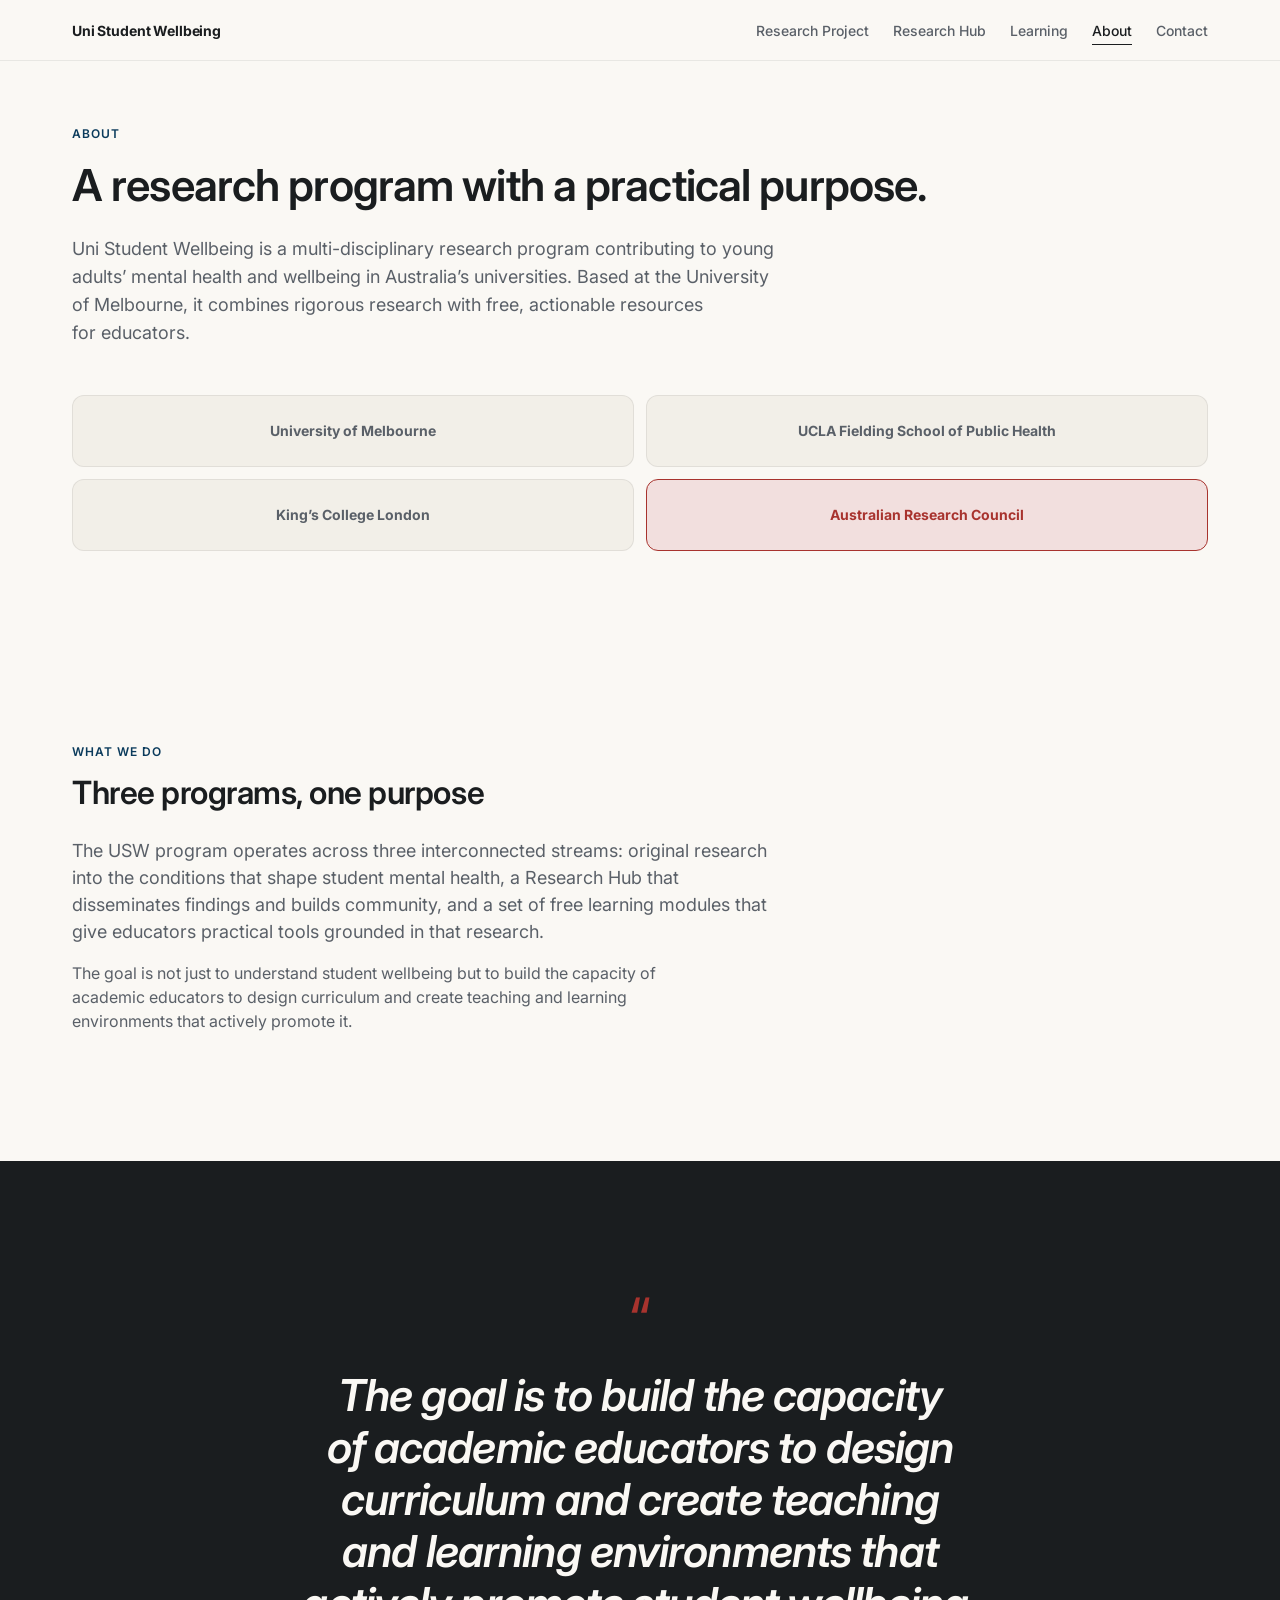
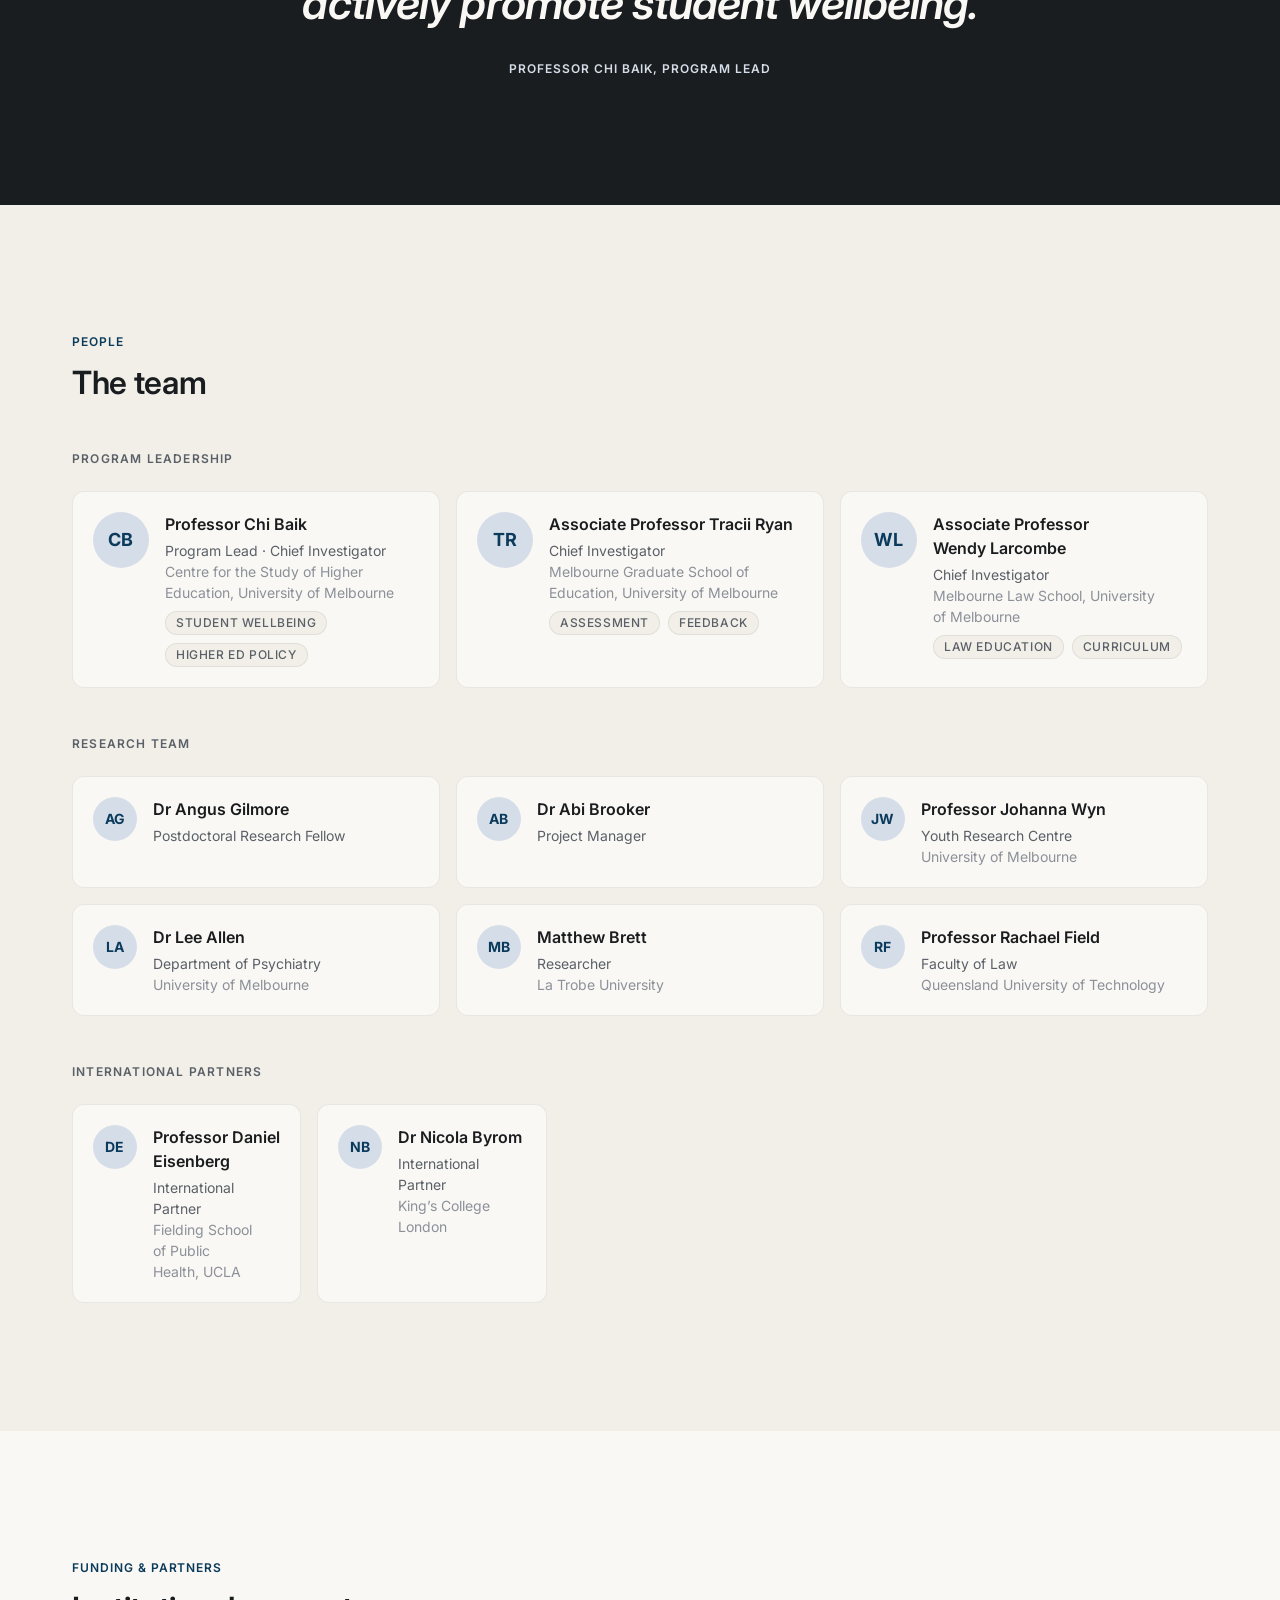
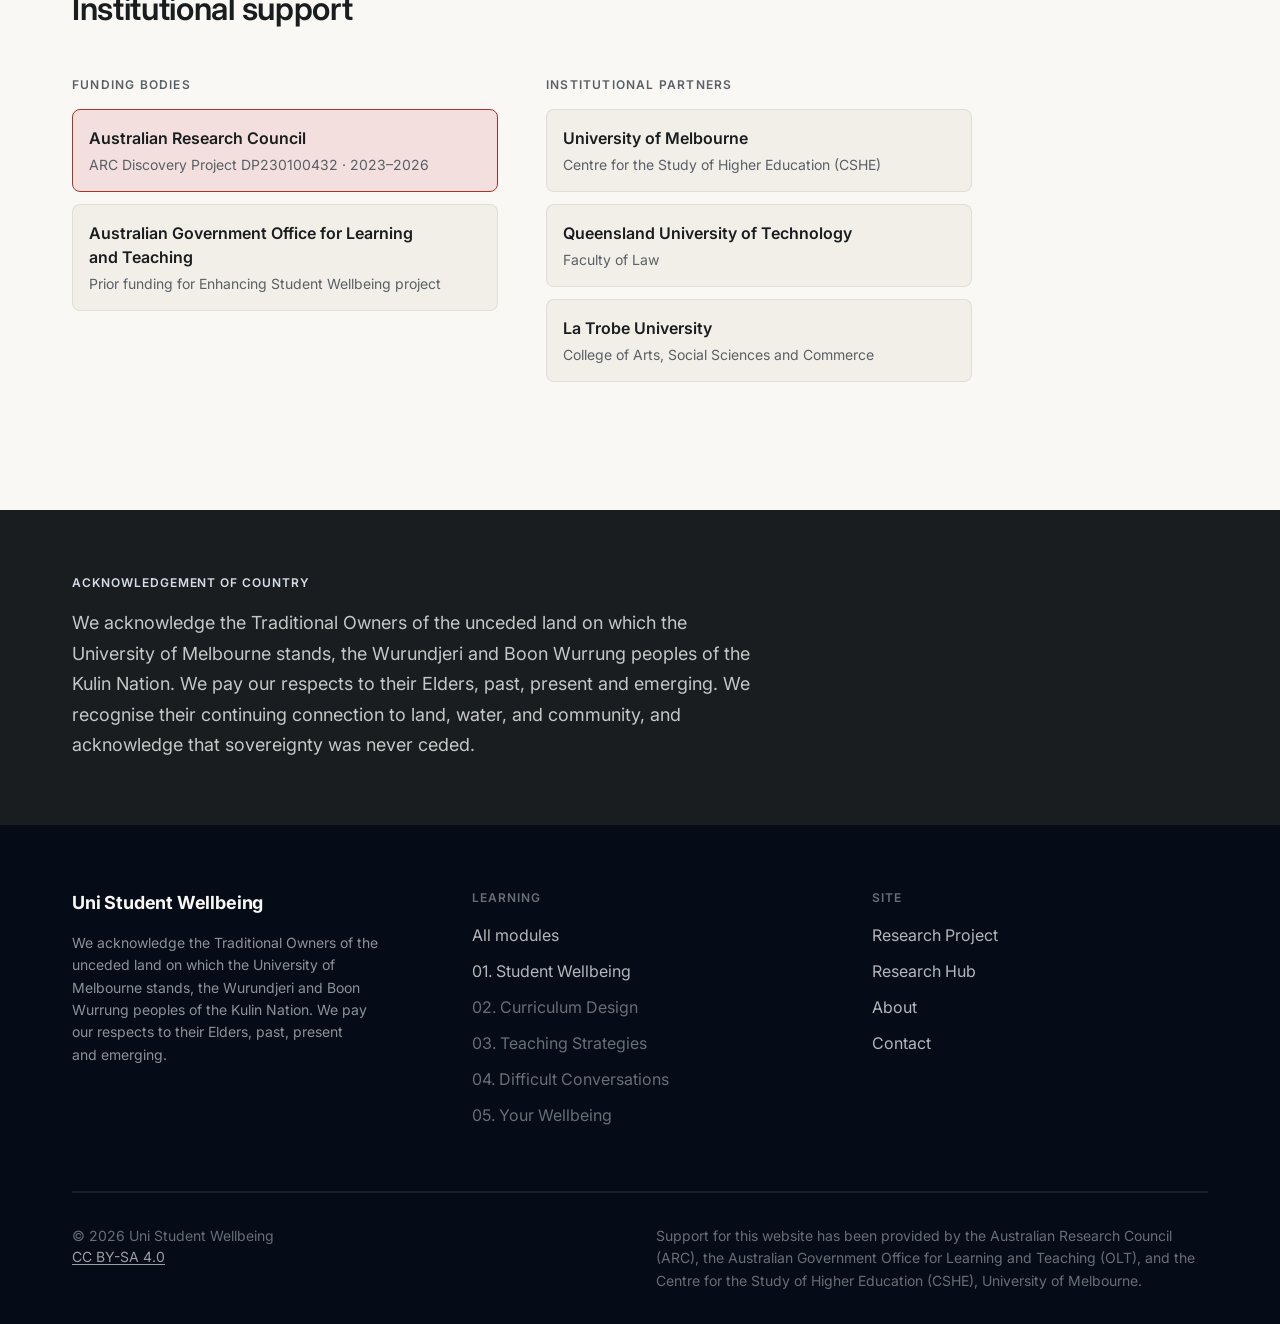
==== commit eb30b0f9: "Polish pass: closing CTA, card system, micro-interactions, copy - Closing CTA: full-bleed tinted sec" ====
--- a/about.html
+++ b/about.html
@@ -3,8 +3,8 @@
 <head>
   <meta charset="UTF-8">
   <meta name="viewport" content="width=device-width, initial-scale=1.0">
-  <title>About — Uni Student Wellbeing</title>
-  <meta name="description" content="About the Uni Student Wellbeing program — team, funding, and institutional partners.">
+  <title>About: Uni Student Wellbeing</title>
+  <meta name="description" content="About the Uni Student Wellbeing program: team, funding, and institutional partners.">
   <link rel="preconnect" href="https://fonts.googleapis.com">
   <link rel="preconnect" href="https://fonts.gstatic.com" crossorigin>
   <link rel="stylesheet" href="styles/tokens.css">
@@ -43,7 +43,7 @@
           A research program with a practical purpose.
         </h1>
         <p class="hero-lead">
-          Uni Student Wellbeing is a multi-disciplinary research program contributing to young adults' mental health and wellbeing in Australia's universities. Based at the University of Melbourne, it combines rigorous research with free, actionable resources for educators.
+          Uni Student Wellbeing is a multi-disciplinary research program contributing to young adults&rsquo; mental health and wellbeing in Australia&rsquo;s universities. Based at the University of Melbourne, it combines rigorous research with free, actionable resources for educators.
         </p>
       </div>
 
@@ -51,7 +51,7 @@
         <div class="partner-logo-grid">
           <div class="partner-logo-tile">University of Melbourne</div>
           <div class="partner-logo-tile">UCLA Fielding School of Public Health</div>
-          <div class="partner-logo-tile">King's College London</div>
+          <div class="partner-logo-tile">King&rsquo;s College London</div>
           <div class="partner-logo-tile" style="background-color: var(--color-accent-container); border-color: var(--color-accent); color: var(--color-accent);">Australian Research Council</div>
         </div>
       </div>
@@ -79,9 +79,9 @@
   <section class="section section--dark" aria-label="Quote from Professor Chi Baik">
     <div class="container">
       <figure style="max-width: 800px; margin-inline: auto; text-align: center;">
-        <span style="font-size: 4rem; line-height: 1; color: var(--color-accent); display: block; margin-bottom: var(--stack-sm);" aria-hidden="true">"</span>
+        <span style="font-size: 4rem; line-height: 1; color: var(--color-accent); display: block; margin-bottom: var(--stack-sm);" aria-hidden="true">&ldquo;</span>
         <blockquote class="text-display-md" style="color: var(--color-on-dark); font-style: italic; margin-bottom: var(--stack-lg);">The goal is to build the capacity of academic educators to design curriculum and create teaching and learning environments that actively promote student wellbeing.</blockquote>
-        <figcaption class="text-overline" style="color: var(--color-primary-container); letter-spacing: 0.08em;">Professor Chi Baik — Program Lead</figcaption>
+        <figcaption class="text-overline" style="color: var(--color-primary-container); letter-spacing: 0.08em;">Professor Chi Baik, Program Lead</figcaption>
       </figure>
     </div>
   </section>
@@ -190,7 +190,7 @@
           <div class="team-info">
             <p class="team-name">Dr Nicola Byrom</p>
             <p class="team-role">International Partner</p>
-            <p class="team-affil">King's College London</p>
+            <p class="team-affil">King&rsquo;s College London</p>
           </div>
         </article>
       </div>
--- a/styles/tokens.css
+++ b/styles/tokens.css
@@ -6,14 +6,16 @@
 :root {
 
   /* ── Palette ─────────────────────────────────────────── */
-  --color-bg:                #FFFFFF;
-  --color-bg-soft:           #F4F5F7;   /* cool neutral surface */
-  --color-bg-tinted:         #EEF1F3;   /* very subtle cool tint — use sparingly */
-  --color-surface-dark:      #0A1628;   /* deep navy — dark sections */
+  --color-bg:                #FAF8F4;   /* warm off-white base */
+  --color-card:              #FFFFFF;   /* white card surface on off-white */
+  --color-bg-soft:           #F2EFE8;   /* warm neutral surface */
+  --color-bg-tinted:         #E8EEF2;   /* cool tint — use sparingly */
+  --color-surface-dark:      #1A1D1F;   /* charcoal — editorial sections */
+  --color-surface-navy:      #0A1628;   /* deep navy — institutional/credibility */
   --color-surface-darker:    #050C18;   /* near-black navy — footer */
-  --color-ink:               #0A1628;
-  --color-ink-muted:         #4A5568;
-  --color-ink-soft:          #8B95A3;
+  --color-ink:               #1A1D1F;
+  --color-ink-muted:         #5A6068;
+  --color-ink-soft:          #8B9099;
   --color-primary:           #0B3B5C;   /* deep navy */
   --color-primary-container: #D5DEE8;   /* muted blue-grey tint */
   --color-primary-hover:     #072842;
@@ -22,12 +24,14 @@
   --color-accent-container:  #F2DFDE;
   --color-success:           #1A6B3A;
   --color-success-bg:        #D4EDDA;
-  --color-rule:              rgba(10, 22, 40, 0.10);
-  --color-rule-strong:       rgba(10, 22, 40, 0.16);
+  --color-rule:              rgba(26, 29, 31, 0.08);
+  --color-rule-hover:        rgba(26, 29, 31, 0.14);
+  --color-rule-strong:       rgba(26, 29, 31, 0.16);
+  --color-rule-on-dark:      rgba(255, 255, 255, 0.10);
 
   /* Dark surface text hierarchy */
-  --color-on-dark:       #FFFFFF;
-  --color-on-dark-muted: #B8C2CF;
+  --color-on-dark:       #FAF8F4;
+  --color-on-dark-muted: #A8AEB6;
   --color-on-dark-soft:  #6B7A8F;
 
   /* Module card backgrounds — monochrome, Module 01 distinguished */
@@ -42,14 +46,14 @@
   --color-footer-text: var(--color-on-dark);
 
   /* ── Typography ──────────────────────────────────────── */
-  --font-display: 'Source Serif 4', Georgia, serif;
+  --font-display: 'Inter', system-ui, sans-serif;
   --font-sans:    'Inter', system-ui, -apple-system, sans-serif;
   --font:         var(--font-sans);   /* backward-compat alias */
 
-  --text-display-lg:  3.25rem;   /* 52px — serif, weight 500 */
-  --text-display-md:  2.5rem;    /* 40px — serif, weight 500 */
-  --text-headline-lg: 1.75rem;   /* 28px — sans, weight 600 */
-  --text-headline-md: 1.375rem;  /* 22px — sans, weight 600 */
+  --text-display-lg:  3.5rem;    /* 56px — sans, weight 600 */
+  --text-display-md:  2.75rem;   /* 44px — sans, weight 600 */
+  --text-headline-lg: 2rem;      /* 32px — sans, weight 600 */
+  --text-headline-md: 1.5rem;    /* 24px — sans, weight 600 */
   --text-title:       1.125rem;  /* 18px — sans, weight 600 */
   --text-body-lg:     1.125rem;  /* 18px — sans, weight 400 (hero leads) */
   --text-body:        1rem;      /* 16px */
@@ -95,11 +99,12 @@
 
   /* ── Elevation ───────────────────────────────────────── */
   --elev-0: none;
-  --elev-1: 0 1px 3px rgba(10, 22, 40, 0.07), 0 1px 2px rgba(10, 22, 40, 0.04);
-  --elev-2: 0 4px 16px rgba(10, 22, 40, 0.10), 0 2px 4px rgba(10, 22, 40, 0.06);
+  --elev-1: 0 1px 3px rgba(26, 29, 31, 0.07), 0 1px 2px rgba(26, 29, 31, 0.04);
+  --elev-2: 0 4px 16px rgba(26, 29, 31, 0.10), 0 2px 4px rgba(26, 29, 31, 0.06);
 
   /* ── Motion ──────────────────────────────────────────── */
   --ease-emphasized: cubic-bezier(0.2, 0, 0, 1);
+  --ease-out: cubic-bezier(0.2, 0, 0, 1);
   --duration-fast: 150ms;
   --duration-base: 250ms;
 
@@ -109,4 +114,14 @@
   --container-px-desktop: 2rem;      /* 32px */
   --container-px-mobile:  1.25rem;   /* 20px */
   --container-padding:    var(--container-px-desktop);  /* backward-compat alias */
+  --container-px:         2rem;      /* 32px — canonical alias */
+
+  /* ── Grid system ─────────────────────────────────────── */
+  --grid-columns:       6;
+  --grid-gutter:        2rem;       /* 32px */
+  --grid-gutter-mobile: 1.25rem;   /* 20px */
+
+  /* ── Section rhythm (canonical) ──────────────────────── */
+  --section-y:          8rem;       /* 128px — full sections */
+  --section-y-mobile:   5rem;       /* 80px */
 }
--- a/styles/base.css
+++ b/styles/base.css
@@ -2,7 +2,7 @@
    base.css — Reset, typography defaults, layout primitives
    ============================================================= */
 
-@import url('https://fonts.googleapis.com/css2?family=Inter:wght@400;500;600;700&family=Source+Serif+4:opsz,wght@8..60,400;8..60,500;8..60,600&display=swap');
+@import url('https://fonts.googleapis.com/css2?family=Inter:wght@400;500;600;700&display=swap');
 
 /* ── Reset ──────────────────────────────────────────────── */
 
@@ -45,42 +45,47 @@
   transition: color var(--duration-fast) var(--ease-emphasized);
 }
 
-p { max-width: 65ch; }
+p { max-width: 65ch; text-wrap: pretty; }
+
+h1, h2, h3, h4,
+.text-display-lg, .text-display-md,
+.text-headline-lg, .text-headline-md {
+  text-wrap: balance;
+}
 
 
 /* ── Typography utilities ───────────────────────────────── */
 
-/* Display sizes use Source Serif 4 */
+/* Display sizes — Inter heavy weight */
 .text-display-lg {
   font-family: var(--font-display);
   font-size: var(--text-display-lg);
-  line-height: 1.154;          /* 60/52 */
-  letter-spacing: -0.015em;
-  font-weight: 500;
+  line-height: 1.143;          /* 64/56 */
+  letter-spacing: -0.025em;
+  font-weight: 600;
 }
 
 .text-display-md {
   font-family: var(--font-display);
   font-size: var(--text-display-md);
-  line-height: 1.2;            /* 48/40 */
+  line-height: 1.182;          /* 52/44 */
+  letter-spacing: -0.02em;
+  font-weight: 600;
+}
+
+.text-headline-lg {
+  font-family: var(--font-sans);
+  font-size: var(--text-headline-lg);
+  line-height: 1.25;           /* 40/32 */
+  letter-spacing: -0.015em;
+  font-weight: 600;
+}
+
+.text-headline-md {
+  font-family: var(--font-sans);
+  font-size: var(--text-headline-md);
+  line-height: 1.333;          /* 32/24 */
   letter-spacing: -0.01em;
-  font-weight: 500;
-}
-
-/* Headline and below use Inter */
-.text-headline-lg {
-  font-family: var(--font-sans);
-  font-size: var(--text-headline-lg);
-  line-height: 1.286;          /* 36/28 */
-  letter-spacing: -0.005em;
-  font-weight: 600;
-}
-
-.text-headline-md {
-  font-family: var(--font-sans);
-  font-size: var(--text-headline-md);
-  line-height: 1.364;          /* 30/22 */
-  letter-spacing: 0;
   font-weight: 600;
 }
 
@@ -88,6 +93,7 @@
   font-family: var(--font-sans);
   font-size: var(--text-title);
   line-height: 1.444;          /* 26/18 */
+  letter-spacing: -0.005em;
   font-weight: 600;
 }
 
@@ -133,8 +139,23 @@
   max-width: var(--container-max-wide);
 }
 
+/* ── 6-column grid ──────────────────────────────────────── */
+
+.grid {
+  display: grid;
+  grid-template-columns: repeat(var(--grid-columns), 1fr);
+  gap: var(--grid-gutter);
+}
+
+.col-1 { grid-column: span 1; }
+.col-2 { grid-column: span 2; }
+.col-3 { grid-column: span 3; }
+.col-4 { grid-column: span 4; }
+.col-5 { grid-column: span 5; }
+.col-6 { grid-column: span 6; }
+
 .section {
-  padding-block: var(--section-y-md);
+  padding-block: var(--section-y);
 }
 
 .section--sm {
@@ -152,30 +173,44 @@
 
 .section--tinted {
   background-color: var(--color-bg-tinted);
+}
+
+.section--navy {
+  background-color: var(--color-surface-navy);
+  color: var(--color-on-dark);
 }
 
 /* Dark section text hierarchy */
 .section--dark h1,
 .section--dark h2,
 .section--dark h3,
-.section--dark h4 {
+.section--dark h4,
+.section--navy h1,
+.section--navy h2,
+.section--navy h3,
+.section--navy h4 {
   color: var(--color-on-dark);
 }
 
 .section--dark p,
-.section--dark .lead {
+.section--dark .lead,
+.section--navy p,
+.section--navy .lead {
   color: var(--color-on-dark-muted);
 }
 
-.section--dark .text-muted {
+.section--dark .text-muted,
+.section--navy .text-muted {
   color: var(--color-on-dark-muted);
 }
 
-.section--dark .text-soft {
+.section--dark .text-soft,
+.section--navy .text-soft {
   color: var(--color-on-dark-soft);
 }
 
-.section--dark .overline {
+.section--dark .overline,
+.section--navy .overline {
   color: var(--color-primary-container);
 }
 
@@ -203,10 +238,51 @@
 
 /* ── Focus styles ───────────────────────────────────────── */
 
-:focus-visible {
+*:focus-visible {
   outline: 2px solid var(--color-primary);
   outline-offset: 2px;
   border-radius: var(--radius-sm);
+}
+
+.btn:focus-visible {
+  outline-offset: 4px;
+  border-radius: var(--radius-pill);
+}
+
+.chip:focus-visible {
+  outline-offset: 3px;
+  border-radius: var(--radius-pill);
+}
+
+/* ── Page entrance ──────────────────────────────────────── */
+
+@keyframes hero-enter {
+  from { opacity: 0; transform: translateY(8px); }
+  to   { opacity: 1; transform: translateY(0); }
+}
+
+.hero .hero-left > *,
+.hero .hero-right {
+  animation: hero-enter 400ms var(--ease-out) backwards;
+}
+
+.hero .hero-left > *:nth-child(1) { animation-delay: 0ms; }
+.hero .hero-left > *:nth-child(2) { animation-delay: 80ms; }
+.hero .hero-left > *:nth-child(3) { animation-delay: 160ms; }
+.hero .hero-left > *:nth-child(4) { animation-delay: 240ms; }
+.hero .hero-right                  { animation-delay: 200ms; }
+
+/* ── Reduced motion ─────────────────────────────────────── */
+
+@media (prefers-reduced-motion: reduce) {
+  *,
+  *::before,
+  *::after {
+    animation-duration: 0.01ms !important;
+    animation-iteration-count: 1 !important;
+    transition-duration: 0.01ms !important;
+    scroll-behavior: auto !important;
+  }
 }
 
 /* ── Utility ────────────────────────────────────────────── */
@@ -232,23 +308,41 @@
   }
 }
 
+/* Grid collapse (≤767px) */
+@media (max-width: 767px) {
+  .grid {
+    grid-template-columns: repeat(2, 1fr);
+    gap: var(--grid-gutter-mobile);
+  }
+  .col-1,
+  .col-2,
+  .col-3,
+  .col-4,
+  .col-5,
+  .col-6 {
+    grid-column: span 2;
+  }
+}
+
 /* Mobile (≤768px) */
 @media (max-width: 768px) {
   :root {
+    --section-y:    var(--section-y-mobile);  /* 80px */
     --section-y-sm: 3rem;   /* 48px */
     --section-y-md: 4rem;   /* 64px */
     --section-y-lg: 5rem;   /* 80px */
   }
   .text-display-lg {
     font-size: 2.5rem;       /* 40px */
-    letter-spacing: -0.01em;
+    letter-spacing: -0.02em;
   }
   .text-display-md {
     font-size: 1.875rem;     /* 30px */
-    letter-spacing: -0.008em;
+    letter-spacing: -0.015em;
   }
   .text-headline-lg {
     font-size: 1.5rem;       /* 24px */
+    letter-spacing: -0.01em;
   }
 }
 
--- a/styles/components.css
+++ b/styles/components.css
@@ -45,25 +45,40 @@
 }
 
 .nav-links a {
+  position: relative;
   font-size: var(--text-label);
   font-weight: 500;
   color: var(--color-ink-muted);
   text-decoration: none;
   white-space: nowrap;
-  transition: color var(--duration-fast) var(--ease-emphasized);
+  padding-block: 0.25rem;
+  transition: color var(--duration-fast) var(--ease-out);
+}
+
+.nav-links a::after {
+  content: "";
+  position: absolute;
+  left: 0;
+  bottom: -2px;
+  width: 100%;
+  height: 1.5px;
+  background-color: var(--color-ink);
+  transform: scaleX(0);
+  transform-origin: left;
+  transition: transform var(--duration-base) var(--ease-out);
 }
 
 .nav-links a:hover {
-  color: var(--color-primary);
+  color: var(--color-ink);
+}
+
+.nav-links a:hover::after,
+.nav-links a[aria-current="page"]::after {
+  transform: scaleX(1);
 }
 
 .nav-links a[aria-current="page"] {
-  color: var(--color-primary);
-  background-color: var(--color-primary-container);
-  border-radius: var(--radius-pill);
-  padding-inline: 0.625rem;
-  padding-block: 0.25rem;
-  margin-inline: -0.625rem;
+  color: var(--color-ink);
 }
 
 .nav-toggle {
@@ -109,26 +124,30 @@
 /* ── Buttons ────────────────────────────────────────────── */
 
 .btn {
+  box-sizing: border-box;
   display: inline-flex;
   align-items: center;
   justify-content: center;
   gap: var(--space-2);
   font-family: var(--font-sans);
-  font-size: var(--text-meta);
+  font-size: 0.9375rem;       /* 15px */
   font-weight: 600;
   letter-spacing: 0.01em;
   text-decoration: none;
-  padding: 0.625rem 1.5rem;   /* 44px height at 14px font */
+  height: 44px;
+  padding: 0 1.5rem;
   border: 1.5px solid transparent;
   border-radius: var(--radius-pill);
   cursor: pointer;
   white-space: nowrap;
-  min-height: 44px;
   transition: background-color var(--duration-fast) var(--ease-emphasized),
               color var(--duration-fast) var(--ease-emphasized),
               border-color var(--duration-fast) var(--ease-emphasized),
-              box-shadow var(--duration-fast) var(--ease-emphasized);
-}
+              box-shadow var(--duration-fast) var(--ease-emphasized),
+              transform var(--duration-fast) var(--ease-emphasized);
+}
+
+.btn:active { transform: translateY(0); }
 
 .btn-primary {
   background-color: var(--color-primary);
@@ -142,13 +161,13 @@
   border-color: var(--color-primary-hover);
   box-shadow: var(--elev-2);
   color: var(--color-on-primary);
+  transform: translateY(-1px);
 }
 
 .btn-outlined {
   background-color: transparent;
   color: var(--color-ink);
   border-color: var(--color-ink);
-  border-width: 1.5px;
 }
 
 .btn-outlined:hover {
@@ -189,15 +208,15 @@
 }
 
 .btn--sm {
-  font-size: var(--text-overline);
-  padding: 0.4375rem 1rem;
-  min-height: 36px;
+  font-size: var(--text-meta);
+  height: 36px;
+  padding: 0 1rem;
 }
 
 .btn--lg {
   font-size: var(--text-body);
-  padding: 0.875rem 1.5rem;
-  min-height: 52px;
+  height: 52px;
+  padding: 0 2rem;
 }
 
 
@@ -261,6 +280,25 @@
   border-color: var(--color-success-bg);
 }
 
+/* Canonical variants */
+.chip--solid {
+  background-color: var(--color-bg-soft);
+  color: var(--color-ink-muted);
+  border-color: transparent;
+}
+
+.chip--tinted {
+  background-color: var(--color-primary-container);
+  color: var(--color-primary);
+  border-color: transparent;
+}
+
+.chip--outline {
+  background-color: transparent;
+  color: var(--color-ink-muted);
+  border-color: var(--color-rule-strong);
+}
+
 .chip-row {
   display: flex;
   align-items: center;
@@ -287,6 +325,42 @@
 
 .overline--accent {
   color: var(--color-accent);
+}
+
+
+/* ── Card utility classes ───────────────────────────────── */
+
+.card {
+  background-color: var(--color-card);
+  border: 1px solid var(--color-rule);
+  border-radius: var(--radius-lg);
+  box-shadow: var(--elev-1);
+  padding: var(--card-p-default);
+  transition: transform var(--duration-base) var(--ease-out),
+              box-shadow var(--duration-base) var(--ease-out),
+              border-color var(--duration-base) var(--ease-out);
+}
+
+a.card:hover,
+.card.is-clickable:hover {
+  transform: translateY(-2px);
+  box-shadow: var(--elev-2);
+  border-color: var(--color-rule-hover);
+}
+
+.card--featured {
+  background-color: var(--color-primary-container);
+  border: none;
+  border-radius: var(--radius-xl);
+  box-shadow: none;
+  padding: var(--card-p-spacious);
+}
+
+.card--inverse {
+  background-color: rgba(255, 255, 255, 0.04);
+  border: 1px solid var(--color-rule-on-dark);
+  border-radius: var(--radius-xl);
+  padding: var(--card-p-default);
 }
 
 
@@ -326,8 +400,6 @@
 }
 
 .hero-grid {
-  display: grid;
-  grid-template-columns: 7fr 5fr;
   gap: var(--space-12);
   align-items: center;
 }
@@ -379,17 +451,16 @@
 
 .project-router {
   display: grid;
-  grid-template-columns: 1fr 1fr;
-  grid-template-rows: 1fr 1fr;
+  grid-template-columns: repeat(6, 1fr);
+  gap: var(--grid-gutter);
+  align-items: stretch;
   grid-template-areas:
-    "proj  learn"
-    "hub   learn";
-  gap: var(--space-4);
+    "proj proj proj learn learn learn"
+    "hub  hub  hub  learn learn learn";
 }
 
 .project-card {
-  background-color: var(--color-bg);
-  border: 1px solid var(--color-rule);
+  background-color: var(--color-card);
   border-radius: var(--radius-xl);
   padding: var(--card-p-default);
   display: flex;
@@ -410,8 +481,8 @@
 
 .project-card--learning {
   grid-area: learn;
-  background-color: var(--color-bg-tinted);
-  border-color: var(--color-primary-container);
+  background-color: var(--color-primary-container);
+  box-shadow: none;
 }
 
 .project-card-eyebrow {
@@ -489,6 +560,20 @@
   height: 72px;
   color: var(--color-primary);
   flex-shrink: 0;
+  transition: transform 300ms var(--ease-out);
+}
+
+a.module-card:hover .module-card-symbol,
+.module-card:hover .module-card-symbol,
+.symbol-tile:hover svg {
+  transform: scale(1.05);
+}
+
+.symbol-tile {
+  transition: transform 300ms var(--ease-out);
+}
+.symbol-tile svg {
+  transition: transform 300ms var(--ease-out);
 }
 
 .module-card-number {
@@ -537,21 +622,28 @@
 /* ── Feature module card (homepage) ─────────────────────── */
 
 .feature-module {
+  grid-column: 2 / span 4;
   background-color: var(--color-primary-container);
   border-radius: var(--radius-xl);
-  padding: var(--space-8);
-  display: grid;
-  grid-template-columns: 96px 1fr 280px;
-  gap: var(--space-8);
+  padding: var(--card-p-spacious);
+  display: grid;
+  grid-template-columns: 55% 45%;
+  gap: var(--card-p-spacious);
   align-items: start;
   box-shadow: var(--elev-1);
   border: 1px solid var(--color-primary-container);
 }
 
+.feature-module-left {
+  display: flex;
+  flex-direction: column;
+  gap: var(--stack-md);
+}
+
 .feature-module-symbol {
   width: 96px;
   height: 96px;
-  background-color: var(--color-primary-container);
+  background-color: rgba(11, 59, 92, 0.1);
   border-radius: var(--radius-lg);
   display: flex;
   align-items: center;
@@ -649,21 +741,36 @@
 /* ── Research update card ────────────────────────────────── */
 
 .update-card {
-  background-color: var(--color-bg-soft);
+  background-color: var(--color-card);
+  border: 1px solid var(--color-rule);
   border-radius: var(--radius-lg);
+  box-shadow: var(--elev-1);
   padding: var(--card-p-default);
-  display: grid;
-  grid-template-columns: auto 1fr;
-  gap: var(--stack-md);
-  align-items: start;
-  max-width: 720px;
-  transition: transform var(--duration-base) var(--ease-emphasized),
-              box-shadow var(--duration-base) var(--ease-emphasized);
+  display: flex;
+  flex-direction: column;
+  gap: var(--stack-sm);
+  text-decoration: none;
+  color: var(--color-ink);
+  transition: transform var(--duration-base) var(--ease-out),
+              box-shadow var(--duration-base) var(--ease-out),
+              border-color var(--duration-base) var(--ease-out);
 }
 
 .update-card:hover {
   transform: translateY(-2px);
   box-shadow: var(--elev-2);
+  border-color: var(--color-rule-hover);
+}
+
+.update-card-cta {
+  margin-top: var(--space-4);
+}
+
+.update-card-meta {
+  display: flex;
+  align-items: center;
+  gap: 0.75rem;
+  flex-wrap: wrap;
 }
 
 .update-card-date {
@@ -673,7 +780,6 @@
   text-transform: uppercase;
   color: var(--color-ink-soft);
   white-space: nowrap;
-  padding-top: 0.2em;
 }
 
 .update-card-title {
@@ -686,7 +792,11 @@
 .update-card-excerpt {
   font-size: var(--text-body);
   color: var(--color-ink-muted);
-  margin-bottom: var(--space-4);
+  display: -webkit-box;
+  -webkit-line-clamp: 3;
+  -webkit-box-orient: vertical;
+  overflow: hidden;
+  flex: 1;
 }
 
 .text-link {
@@ -704,6 +814,56 @@
   color: var(--color-primary);
 }
 
+/* ── Link with sliding arrow ────────────────────────────── */
+
+.link-arrow {
+  display: inline-flex;
+  align-items: center;
+  gap: 6px;
+  font-size: var(--text-label);
+  font-weight: 600;
+  color: var(--color-primary);
+  letter-spacing: 0.01em;
+  text-decoration: none;
+  transition: color var(--duration-fast) var(--ease-out);
+}
+
+.link-arrow .arrow,
+.link-arrow svg {
+  display: inline-block;
+  transition: transform var(--duration-base) var(--ease-out);
+  will-change: transform;
+}
+
+.link-arrow:hover { color: var(--color-primary-hover); }
+
+.link-arrow:hover .arrow,
+.link-arrow:hover svg {
+  transform: translateX(4px);
+}
+
+a.update-card:hover .text-link .arrow,
+a.update-card:hover .link-arrow .arrow {
+  transform: translateX(4px);
+}
+
+/* ── Body prose link underline animation ────────────────── */
+
+.prose a {
+  color: var(--color-primary);
+  background-image: linear-gradient(currentColor, currentColor);
+  background-size: 0% 1px;
+  background-position: 0 100%;
+  background-repeat: no-repeat;
+  text-decoration: none;
+  transition: background-size 250ms var(--ease-out);
+  padding-bottom: 1px;
+}
+
+.prose a:hover {
+  background-size: 100% 1px;
+}
+
 
 /* ── Credibility strip ──────────────────────────────────── */
 
@@ -714,10 +874,10 @@
 }
 
 .credibility-inner {
-  display: flex;
-  align-items: center;
-  gap: var(--space-5);
-  flex-wrap: wrap;
+  display: grid;
+  grid-template-columns: repeat(3, 1fr);
+  gap: var(--grid-gutter);
+  align-items: center;
 }
 
 .credibility-text {
@@ -1723,18 +1883,16 @@
 /* ── Site footer ────────────────────────────────────────── */
 
 .site-footer {
-  background-color: var(--color-footer-bg);
+  background-color: var(--color-surface-darker);
   color: var(--color-footer-text);
-  padding-block: var(--space-10) var(--space-8);
 }
 
 .footer-top {
   display: grid;
-  grid-template-columns: 1.4fr 1fr 1fr;
+  grid-template-columns: repeat(3, 1fr);
   gap: var(--space-10);
-  padding-bottom: var(--space-8);
-  border-bottom: 1px solid rgba(255, 255, 255, 0.1);
-  margin-bottom: var(--space-6);
+  padding-block: 4rem;
+  border-bottom: 1px solid rgba(255, 255, 255, 0.08);
 }
 
 .footer-brand a {
@@ -1784,24 +1942,28 @@
 }
 
 .footer-bottom {
-  display: flex;
-  align-items: flex-start;
-  justify-content: space-between;
-  gap: var(--space-6);
-  flex-wrap: wrap;
+  display: grid;
+  grid-template-columns: repeat(6, 1fr);
+  grid-template-areas: "legal legal legal fund fund fund";
+  gap: var(--grid-gutter);
+  align-items: start;
+  padding-block: 2rem;
+  border-top: 1px solid rgba(255, 255, 255, 0.08);
 }
 
 .footer-funding {
+  grid-area: fund;
   font-size: var(--text-label);
   color: rgba(255, 255, 255, 0.4);
-  max-width: 54ch;
   line-height: 1.6;
+  max-width: none;
 }
 
 .footer-legal {
+  grid-area: legal;
   font-size: var(--text-label);
   color: rgba(255, 255, 255, 0.4);
-  text-align: right;
+  text-align: left;
 }
 
 .footer-legal a {
@@ -1844,8 +2006,254 @@
   flex-shrink: 0;
 }
 
-.symbol-tile--wide {
-  grid-column: 1 / -1;
+/* 6th cell in hero cluster — stat chips */
+.symbol-stat-tile {
+  background-color: var(--color-card);
+  border-radius: var(--radius-lg);
+  padding: var(--stack-md) var(--stack-lg);
+  display: flex;
+  flex-direction: column;
+  align-items: flex-start;
+  justify-content: center;
+  gap: 0.5rem;   /* 8px between chips */
+}
+
+.chip-stat {
+  background-color: var(--color-bg-soft);
+  color: var(--color-ink);
+  border-color: transparent;
+}
+
+
+/* ── Big stats section ──────────────────────────────────── */
+
+.stats-section-lead {
+  /* col-3: left heading + body col */
+}
+
+.stats-grid {
+  display: grid;
+  grid-template-columns: 1fr 1fr;
+  gap: var(--space-5);
+}
+
+.stat-item {
+  display: flex;
+  flex-direction: column;
+  gap: var(--space-2);
+  padding: var(--card-p-default);
+  border-top: 2px solid var(--color-rule-on-dark);
+}
+
+.stat-number {
+  display: block;
+  font-family: var(--font-sans);
+  font-size: clamp(3rem, 5vw, 4.5rem);
+  font-weight: 600;
+  color: var(--color-on-dark);
+  letter-spacing: -0.03em;
+  line-height: 1;
+}
+
+.stat-label {
+  font-size: var(--text-body);
+  color: var(--color-on-dark-muted);
+  line-height: 1.4;
+  max-width: 24ch;
+}
+
+
+/* ── Alternating testimonials (module-1) ────────────────── */
+
+.testimonial-list {
+  display: grid;
+  gap: 5rem;   /* 80px row gap */
+}
+
+.testimonial-item {
+  display: grid;
+  grid-template-columns: repeat(6, 1fr);
+  gap: var(--grid-gutter);
+  align-items: start;
+}
+
+.testimonial-avatar {
+  width: 80px;
+  height: 80px;
+  border-radius: 50%;
+  background-color: var(--color-rule-on-dark);
+  color: var(--color-on-dark);
+  display: flex;
+  align-items: center;
+  justify-content: center;
+  font-size: var(--text-headline-md);
+  font-weight: 700;
+  letter-spacing: -0.01em;
+  flex-shrink: 0;
+}
+
+.testimonial-quote {
+  font-size: var(--text-body-lg);
+  font-weight: 500;
+  font-style: italic;
+  color: var(--color-on-dark);
+  line-height: 1.55;
+  margin-bottom: var(--space-4);
+}
+
+.testimonial-attribution {
+  font-size: var(--text-label);
+  font-weight: 600;
+  letter-spacing: 0.04em;
+  text-transform: uppercase;
+  color: var(--color-on-dark-muted);
+}
+
+/* Odd rows: avatar col-1, body col-2..4 */
+.testimonial-item:nth-child(odd) .testimonial-avatar-col {
+  grid-column: 1;
+}
+.testimonial-item:nth-child(odd) .testimonial-body-col {
+  grid-column: 2 / span 3;
+}
+
+/* Even rows: avatar col-4, body col-5..6 */
+.testimonial-item:nth-child(even) .testimonial-avatar-col {
+  grid-column: 3;
+}
+.testimonial-item:nth-child(even) .testimonial-body-col {
+  grid-column: 4 / span 3;
+}
+
+
+/* ── Closing CTA section (full-bleed tinted) ────────────── */
+
+.cta-section {
+  background-color: var(--color-bg-tinted);
+  padding-block: 6rem;     /* 96px desktop */
+}
+
+.cta-section-grid {
+  display: grid;
+  grid-template-columns: repeat(6, 1fr);
+  gap: var(--grid-gutter);
+  align-items: center;
+}
+
+.cta-section-text {
+  grid-column: 1 / span 3;
+}
+
+.cta-section-actions {
+  grid-column: 4 / span 3;
+  display: flex;
+  align-items: center;
+  gap: var(--space-6);
+  justify-content: flex-start;
+  flex-wrap: wrap;
+}
+
+.cta-section-buttons {
+  display: flex;
+  gap: var(--space-3);
+  flex-wrap: wrap;
+}
+
+.cta-section-symbol {
+  width: 120px;
+  height: 120px;
+  color: var(--color-primary);
+  flex-shrink: 0;
+  opacity: 0.85;
+  transition: transform 300ms var(--ease-out);
+}
+
+.cta-section-symbol svg { width: 100%; height: 100%; }
+
+.cta-section:hover .cta-section-symbol {
+  transform: scale(1.04);
+}
+
+.cta-overline {
+  display: block;
+  font-size: var(--text-overline);
+  font-weight: 600;
+  letter-spacing: 0.08em;
+  text-transform: uppercase;
+  color: var(--color-primary);
+  margin-bottom: var(--space-3);
+}
+
+.cta-heading {
+  font-size: var(--text-display-md);
+  font-weight: 600;
+  color: var(--color-ink);
+  letter-spacing: -0.02em;
+  margin-bottom: var(--space-4);
+  line-height: 1.18;
+}
+
+.cta-body {
+  font-size: var(--text-body-lg);
+  color: var(--color-ink-muted);
+  max-width: 44ch;
+  line-height: 1.55;
+}
+
+@media (max-width: 1024px) {
+  .cta-section-text { grid-column: 1 / -1; }
+  .cta-section-actions {
+    grid-column: 1 / -1;
+    margin-top: var(--space-6);
+  }
+  .cta-section-symbol { width: 96px; height: 96px; }
+}
+
+@media (max-width: 768px) {
+  .cta-section { padding-block: 4rem; }   /* 64px mobile */
+  .cta-section-actions { flex-direction: column; align-items: flex-start; gap: var(--space-5); }
+  .cta-section-buttons { flex-direction: column; align-items: stretch; width: 100%; }
+}
+
+
+/* ── Debug grid overlay ─────────────────────────────────── */
+
+#debug-toggle {
+  position: fixed;
+  bottom: 1rem;
+  right: 1rem;
+  width: 28px;
+  height: 28px;
+  border-radius: 50%;
+  background: rgba(0, 0, 0, 0.08);
+  border: 1px solid rgba(0, 0, 0, 0.15);
+  font-size: 12px;
+  font-weight: 600;
+  cursor: pointer;
+  z-index: 9999;
+  color: rgba(0, 0, 0, 0.35);
+  display: flex;
+  align-items: center;
+  justify-content: center;
+}
+
+.debug-grid .grid {
+  position: relative;
+}
+
+.debug-grid .grid::before {
+  content: "";
+  position: absolute;
+  inset: 0;
+  background-image: repeating-linear-gradient(
+    to right,
+    rgba(255, 0, 0, 0.05) 0,
+    rgba(255, 0, 0, 0.05) calc((100% - 5 * 32px) / 6),
+    transparent calc((100% - 5 * 32px) / 6),
+    transparent calc((100% - 5 * 32px) / 6 + 32px)
+  );
+  pointer-events: none;
+  z-index: 9998;
 }
 
 
@@ -2077,7 +2485,7 @@
 
 .mini-module-list {
   display: grid;
-  gap: var(--space-1);
+  gap: 0;
   margin-top: var(--space-4);
 }
 
@@ -2087,9 +2495,12 @@
   gap: var(--space-2);
   font-size: var(--text-label);
   color: var(--color-ink-muted);
-  padding: var(--space-2) var(--space-3);
-  background-color: rgba(255, 255, 255, 0.55);
-  border-radius: var(--radius-sm);
+  padding: 0.4375rem var(--space-3);  /* 7px top/bottom = ~14px row height rhythm */
+  border-bottom: 0.5px solid rgba(255, 255, 255, 0.2);
+}
+
+.mini-module-row:last-child {
+  border-bottom: none;
 }
 
 .mini-module-num {
@@ -2203,6 +2614,16 @@
   background-color: var(--color-bg-soft);
   border-radius: var(--radius-xl);
   width: 100%;
+  display: flex;
+  flex-direction: column;
+  gap: var(--stack-sm);
+}
+
+/* Quiet meta label — sits above the track row */
+.timeline-bar-meta {
+  display: flex;
+  gap: var(--stack-sm);
+  flex-wrap: wrap;
 }
 
 .timeline-bar-track-row {
@@ -2210,17 +2631,18 @@
   grid-template-columns: repeat(4, 1fr);
   position: relative;
   padding-top: var(--stack-xs);
-  margin-bottom: var(--stack-md);
-}
-
+}
+
+/* Connecting line: 1px rule-color, sits behind dots */
 .timeline-bar-track-row::before {
   content: '';
   position: absolute;
-  top: 28px;
+  /* top = padding-top(8) + year min-height(40) + gap(8) + inactive-dot-radius(5) */
+  top: calc(var(--stack-xs) + 2.5rem + var(--stack-xs) + 5px);
   left: 12%;
   right: 12%;
-  height: 2px;
-  background-color: var(--color-primary-container);
+  height: 1px;
+  background-color: var(--color-rule);
   z-index: 0;
 }
 
@@ -2234,20 +2656,24 @@
   z-index: 1;
 }
 
+/* Year: fixed min-height so all dots align regardless of font-size */
 .timeline-bar-year {
-  font-size: var(--text-headline-md);
-  font-weight: 700;
+  font-size: var(--text-headline-md);   /* 24px inactive */
+  font-weight: 500;
   color: var(--color-ink-soft);
   letter-spacing: -0.02em;
   line-height: 1;
-}
-
+  min-height: 2.5rem;       /* 40px — keeps dots on the same horizontal */
+  display: flex;
+  align-items: flex-end;    /* text hugs the bottom, dots stay aligned */
+}
+
+/* Inactive dots: small, muted */
 .timeline-bar-dot {
-  width: 20px;
-  height: 20px;
+  width: 10px;
+  height: 10px;
   border-radius: 50%;
-  background-color: var(--color-primary-container);
-  border: 3px solid var(--color-bg-soft);
+  background-color: rgba(139, 144, 153, 0.30);   /* ink-soft at 30% */
   flex-shrink: 0;
 }
 
@@ -2259,23 +2685,19 @@
   max-width: 9ch;
 }
 
+/* Active year: charcoal, heavier, larger — no red */
 .timeline-bar-item--current .timeline-bar-year {
-  color: var(--color-accent);
-}
-
+  font-size: var(--text-headline-lg);   /* 32px — visibly larger */
+  font-weight: 600;
+  color: var(--color-ink);
+}
+
+/* Active dot: the ONE accent-red moment + white separation ring */
 .timeline-bar-item--current .timeline-bar-dot {
+  width: 18px;
+  height: 18px;
   background-color: var(--color-accent);
-  width: 24px;
-  height: 24px;
-  border-width: 3px;
-}
-
-.timeline-bar-grant {
-  padding-top: var(--stack-md);
-  border-top: 1px solid rgba(10, 22, 40, 0.06);
-  display: flex;
-  gap: var(--stack-sm);
-  flex-wrap: wrap;
+  box-shadow: 0 0 0 2px var(--color-bg-soft);
 }
 
 
@@ -2349,62 +2771,76 @@
 }
 
 
-/* ── Dark section component overrides ──────────────────── */
-
-.section--dark .voice-card {
+/* ── Dark/navy section component overrides ──────────────── */
+
+.section--dark .voice-card,
+.section--navy .voice-card {
   background-color: rgba(255, 255, 255, 0.05);
   border: 1px solid rgba(255, 255, 255, 0.10);
 }
 
-.section--dark .voice-mark {
+.section--dark .voice-mark,
+.section--navy .voice-mark {
   color: var(--color-on-dark-soft);
 }
 
-.section--dark .voice-text {
+.section--dark .voice-text,
+.section--navy .voice-text {
   color: var(--color-on-dark);
 }
 
-.section--dark .voice-attribution {
+.section--dark .voice-attribution,
+.section--navy .voice-attribution {
   color: var(--color-on-dark-muted);
 }
 
-.section--dark .question-card {
+.section--dark .question-card,
+.section--navy .question-card {
   background-color: rgba(255, 255, 255, 0.05);
   border: 1px solid rgba(255, 255, 255, 0.10);
 }
 
-.section--dark .question-number {
+.section--dark .question-number,
+.section--navy .question-number {
   background-color: rgba(255, 255, 255, 0.10);
   color: var(--color-on-dark);
 }
 
-.section--dark .question-text {
+.section--dark .question-text,
+.section--navy .question-text {
   color: var(--color-on-dark);
 }
 
-.section--dark .how-step-title {
+.section--dark .how-step-title,
+.section--navy .how-step-title {
   color: var(--color-on-dark);
 }
 
-.section--dark .how-step-body {
+.section--dark .how-step-body,
+.section--navy .how-step-body {
   color: var(--color-on-dark-muted);
 }
 
-.section--dark .section-header h2 {
+.section--dark .section-header h2,
+.section--navy .section-header h2 {
   color: var(--color-on-dark);
 }
 
 .section--dark strong,
-.section--dark b {
+.section--dark b,
+.section--navy strong,
+.section--navy b {
   color: var(--color-on-dark);
   font-weight: 600;
 }
 
-.section--dark .credibility-sep {
+.section--dark .credibility-sep,
+.section--navy .credibility-sep {
   background-color: rgba(255, 255, 255, 0.15);
 }
 
-.section--dark .credibility-text {
+.section--dark .credibility-text,
+.section--navy .credibility-text {
   color: var(--color-on-dark-muted);
 }
 
@@ -2416,7 +2852,9 @@
     grid-template-columns: 1fr;
     gap: var(--stack-xl);
   }
-  .hero-right { display: flex; justify-content: flex-start; }
+  .hero-left,
+  .hero-right { grid-column: 1; }
+  .hero-right { justify-content: flex-start; }
 
   .project-router {
     grid-template-columns: 1fr;
@@ -2432,11 +2870,18 @@
   .studies-grid { grid-template-columns: 1fr; }
   .footer-top { grid-template-columns: 1fr 1fr; }
   .footer-brand { grid-column: 1 / -1; }
-  .feature-module { grid-template-columns: 96px 1fr; }
-  .feature-module-lessons { display: none; }
+  .feature-module { grid-column: 1 / -1; }
   .subscribe-grid { grid-template-columns: 1fr; gap: var(--stack-lg); }
   .hero-stat-trio { max-width: 480px; }
   .timeline-bar-track-row { gap: 0; }
+  .stats-grid { grid-template-columns: 1fr 1fr; }
+  .testimonial-item { grid-template-columns: 1fr; gap: var(--stack-md); }
+  .testimonial-item:nth-child(odd) .testimonial-avatar-col,
+  .testimonial-item:nth-child(even) .testimonial-avatar-col,
+  .testimonial-item:nth-child(odd) .testimonial-body-col,
+  .testimonial-item:nth-child(even) .testimonial-body-col {
+    grid-column: 1;
+  }
 }
 
 @media (max-width: 768px) {
@@ -2501,11 +2946,21 @@
     gap: var(--space-6);
   }
 
-  .feature-module { grid-template-columns: 1fr; }
+  .feature-module {
+    grid-template-columns: 1fr;
+    grid-column: 1 / -1;
+  }
+  .feature-module-lessons { display: none; }
+
+  .credibility-inner { grid-template-columns: 1fr; gap: var(--stack-lg); }
+  .stats-grid { grid-template-columns: 1fr 1fr; }
 
   .footer-top { grid-template-columns: 1fr; }
-  .footer-bottom { flex-direction: column; gap: var(--space-4); }
-  .footer-legal { text-align: left; }
+  .footer-bottom {
+    grid-template-columns: 1fr;
+    grid-template-areas: "legal" "fund";
+    gap: var(--space-4);
+  }
 }
 
 @media (max-width: 768px) {
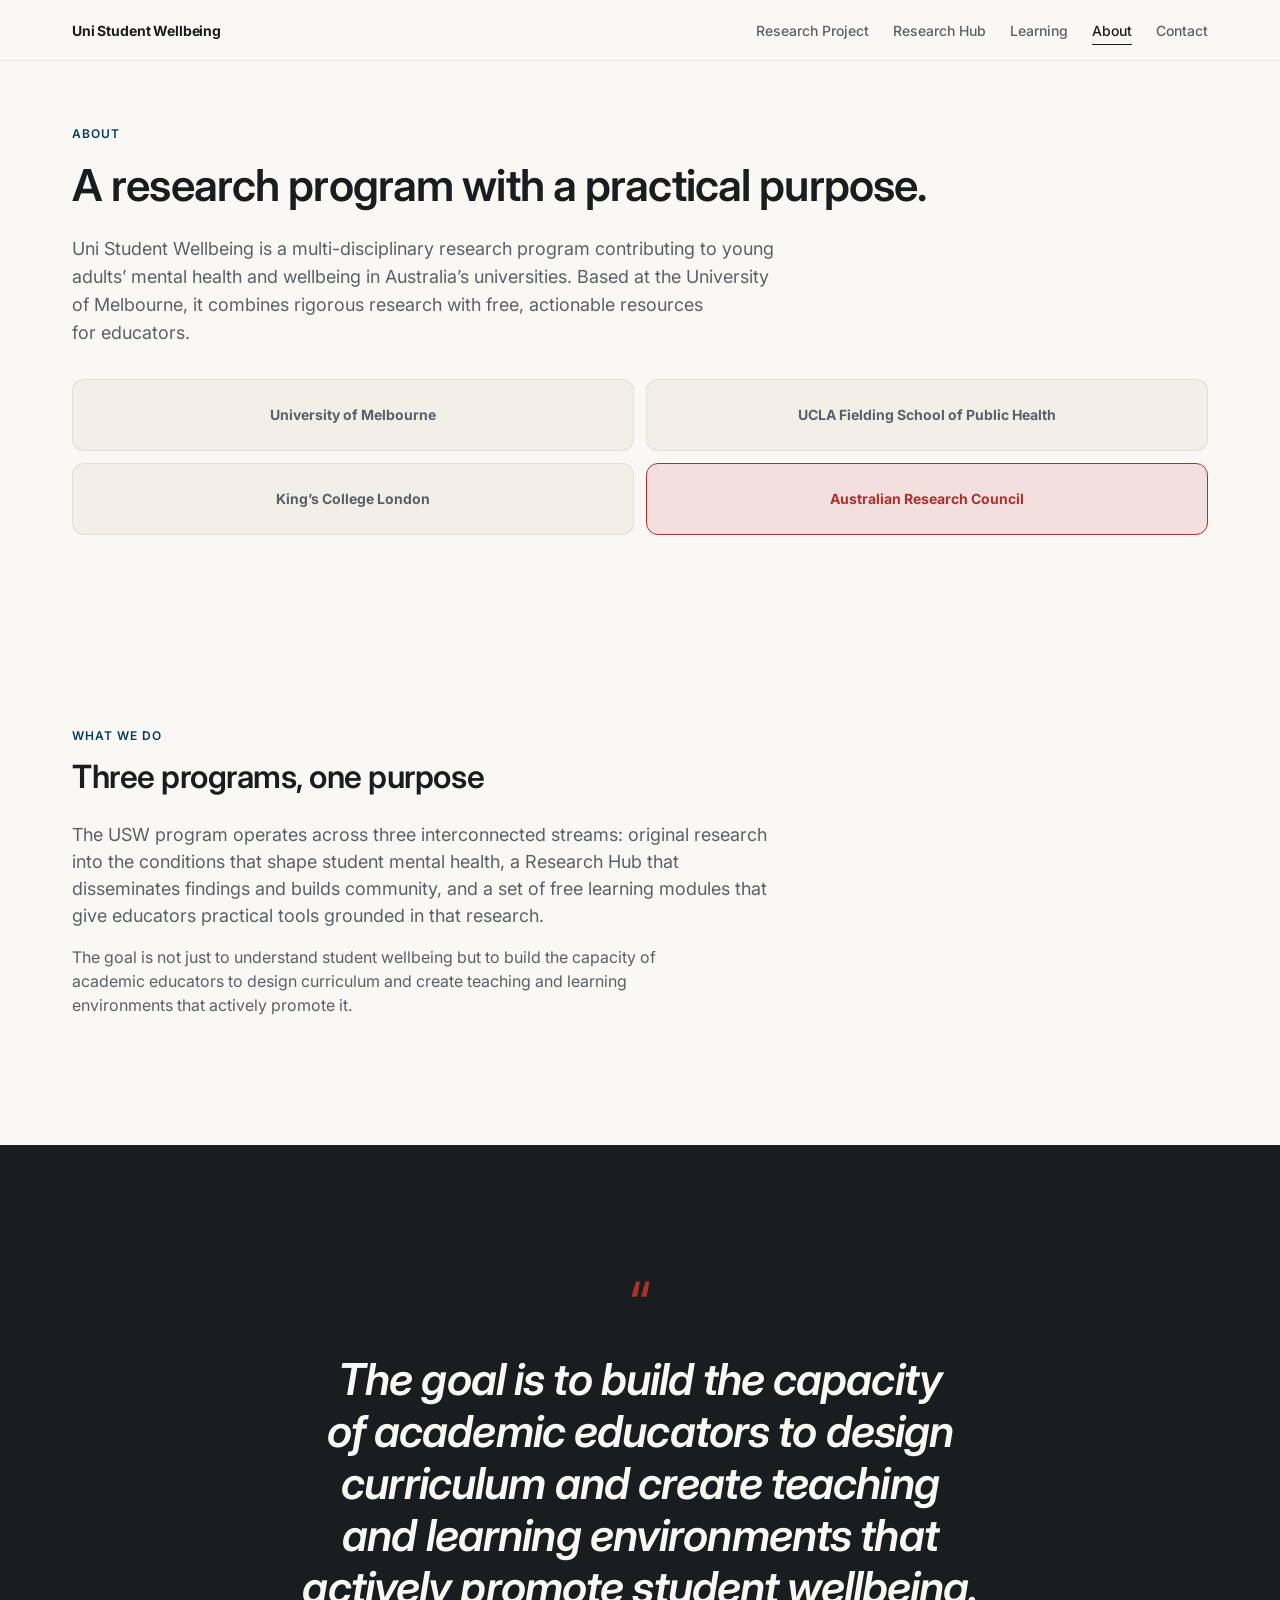
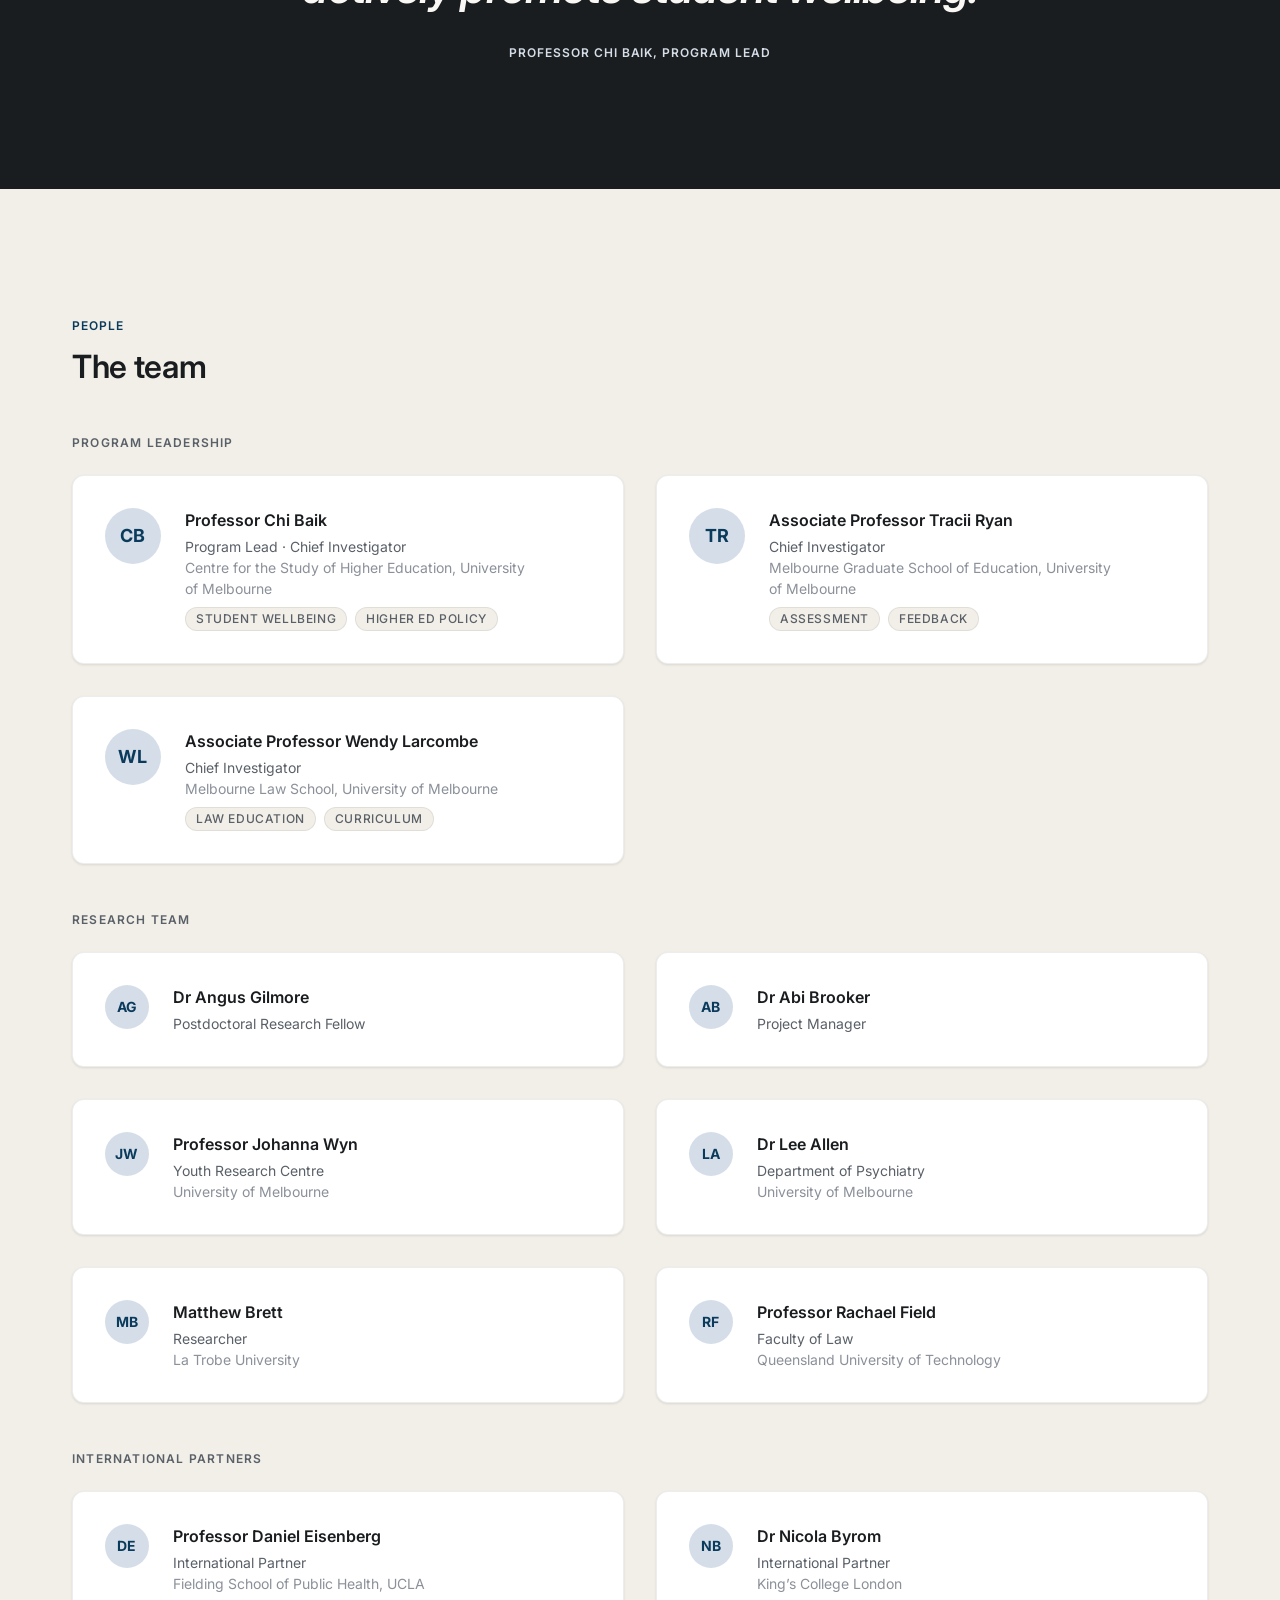
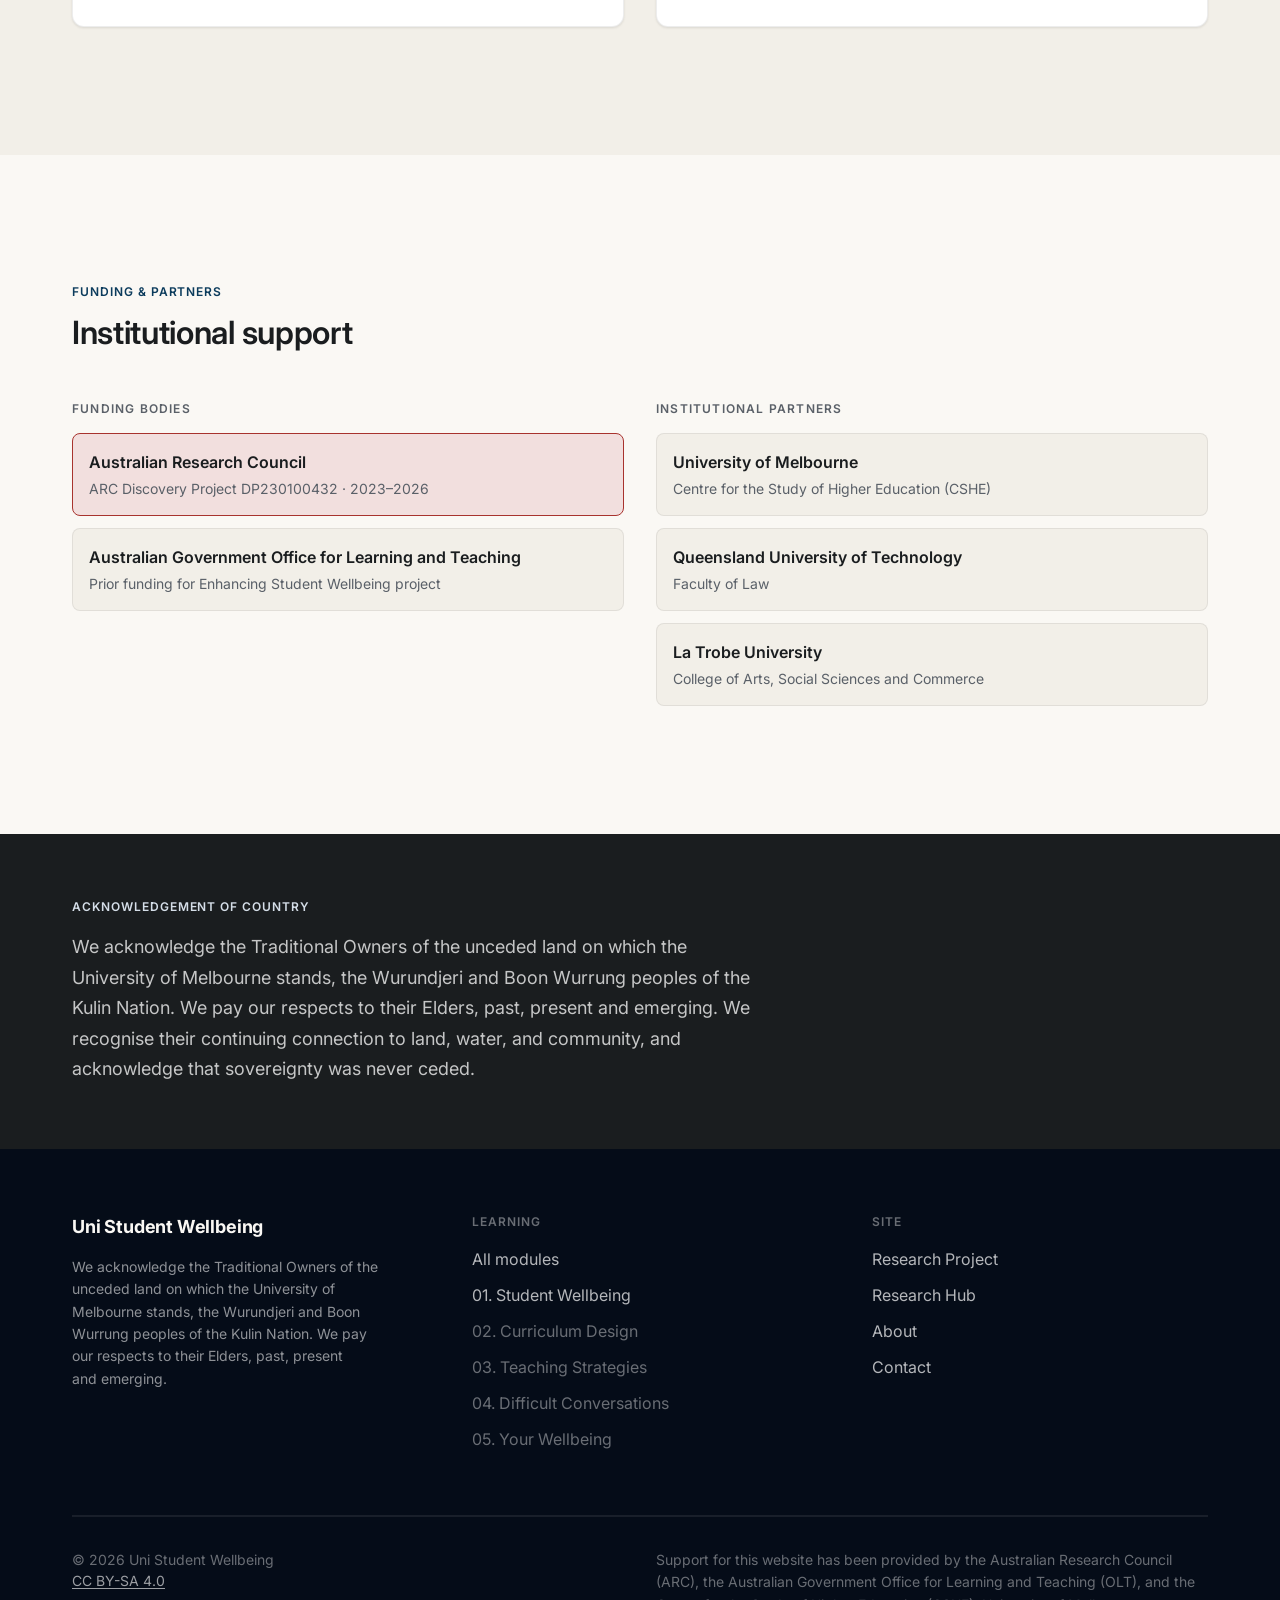
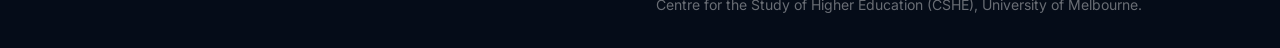
==== commit 5e4b38b8: "Patch: research-project pill, publications grid, module-1 rhythm, 2-col widths - Research-project he" ====
--- a/about.html
+++ b/about.html
@@ -176,7 +176,7 @@
       </div>
 
       <h3 class="text-overline text-muted" style="margin-bottom: var(--space-5);">International partners</h3>
-      <div class="team-grid" style="max-width: 720px;">
+      <div class="team-grid">
         <article class="team-card">
           <div class="avatar" aria-hidden="true">DE</div>
           <div class="team-info">
@@ -205,7 +205,7 @@
         <h2 id="funding-heading">Institutional support</h2>
       </header>
 
-      <div style="display: grid; grid-template-columns: 1fr 1fr; gap: var(--space-8); max-width: 900px;">
+      <div style="display: grid; grid-template-columns: 1fr 1fr; gap: 32px;">
         <div>
           <h3 class="text-overline text-muted" style="margin-bottom: var(--space-4);">Funding bodies</h3>
           <div style="display: grid; gap: var(--space-3);">
--- a/styles/components.css
+++ b/styles/components.css
@@ -149,6 +149,26 @@
 
 .btn:active { transform: translateY(0); }
 
+/* ── CTA spacing utilities ──────────────────────────────── */
+
+.cta-row {
+  display: flex;
+  align-items: center;
+  flex-wrap: wrap;
+  gap: 12px;                /* side-by-side CTA gap */
+  margin-top: 32px;          /* default: paragraph → CTA */
+}
+
+.cta-row--stack {
+  flex-direction: column;
+  align-items: flex-start;
+  gap: 16px;                 /* stacked CTA gap */
+}
+
+.cta-row--from-heading { margin-top: 24px; }   /* heading → CTA, no body */
+.cta-row--tight        { margin-top: 16px; }
+.cta-row--loose        { margin-top: 48px; }
+
 .btn-primary {
   background-color: var(--color-primary);
   color: var(--color-on-primary);
@@ -231,19 +251,20 @@
   font-weight: 500;
   letter-spacing: 0.04em;
   text-transform: uppercase;
-  padding: 0.375rem 0.875rem;
-  min-height: 2rem;        /* 32px */
+  padding: 0 14px;
+  height: 32px;
   border-radius: var(--radius-pill);
   border: 1.5px solid transparent;
   white-space: nowrap;
   line-height: 1;
+  box-sizing: border-box;
 }
 
 /* chip--sm: 24px, 10px px, 12px text */
 .chip--sm {
   font-size: 0.75rem;
-  padding: 0.1875rem 0.625rem;
-  min-height: 1.5rem;      /* 24px */
+  padding: 0 10px;
+  height: 24px;
   letter-spacing: 0.05em;
 }
 
@@ -251,8 +272,8 @@
 .chip--lg {
   font-size: var(--text-meta);
   font-weight: 600;
-  padding: 0.625rem 1.125rem;
-  min-height: 2.5rem;      /* 40px */
+  padding: 0 18px;
+  height: 40px;
   letter-spacing: 0.03em;
 }
 
@@ -432,13 +453,13 @@
   font-size: var(--text-body-lg);
   color: var(--color-ink-muted);
   line-height: calc(28 / 18);
-  margin-bottom: var(--space-8);
+  margin-bottom: 32px;        /* paragraph → CTA */
 }
 
 .hero-actions {
   display: flex;
   align-items: center;
-  gap: var(--space-3);
+  gap: 12px;                  /* side-by-side CTA gap */
   flex-wrap: wrap;
 }
 
@@ -600,12 +621,13 @@
   line-height: 1.5;
   flex: 1;
   max-width: 48ch;
+  margin-bottom: 32px;       /* paragraph → CTA */
 }
 
 .module-card-meta {
   display: flex;
   align-items: center;
-  gap: var(--space-2);
+  gap: 8px;
   flex-wrap: wrap;
 }
 
@@ -613,7 +635,7 @@
   display: flex;
   align-items: center;
   justify-content: space-between;
-  gap: var(--space-4);
+  gap: 12px;
   flex-wrap: wrap;
   margin-top: auto;
 }
@@ -680,14 +702,14 @@
 .feature-module-desc {
   font-size: var(--text-body);
   color: var(--color-ink-muted);
-  margin-bottom: var(--space-5);
+  margin-bottom: 32px;          /* paragraph → CTA */
   max-width: 56ch;
 }
 
 .feature-module-footer {
   display: flex;
   align-items: center;
-  gap: var(--space-5);
+  gap: 24px;
   flex-wrap: wrap;
 }
 
@@ -741,11 +763,12 @@
 /* ── Research update card ────────────────────────────────── */
 
 .update-card {
+  width: 100%;
   background-color: var(--color-card);
   border: 1px solid var(--color-rule);
   border-radius: var(--radius-lg);
   box-shadow: var(--elev-1);
-  padding: var(--card-p-default);
+  padding: 32px;
   display: flex;
   flex-direction: column;
   gap: var(--stack-sm);
@@ -1305,18 +1328,20 @@
 
 .team-grid {
   display: grid;
-  grid-template-columns: repeat(3, 1fr);
-  gap: var(--space-4);
+  grid-template-columns: repeat(2, 1fr);
+  gap: 32px;
 }
 
 .team-card {
-  display: flex;
-  gap: var(--stack-sm);
+  width: 100%;
+  display: flex;
+  gap: var(--stack-md);
   align-items: flex-start;
-  padding: var(--card-p-compact);
-  background-color: var(--color-bg);
+  padding: 32px;
+  background-color: var(--color-card);
   border: 1px solid var(--color-rule);
   border-radius: var(--radius-lg);
+  box-shadow: var(--elev-1);
   align-self: stretch;
 }
 
@@ -1363,41 +1388,63 @@
 
 /* ── Publication cards ──────────────────────────────────── */
 
-.publications-list {
-  display: grid;
-  gap: var(--space-4);
+.publications-grid {
+  display: grid;
+  grid-template-columns: repeat(2, 1fr);
+  gap: 32px;
+  align-items: stretch;
 }
 
 .publication-card {
-  display: grid;
-  grid-template-columns: auto 1fr;
-  gap: var(--stack-md);
-  align-items: start;
-  padding: var(--card-p-compact);
-  background-color: var(--color-bg-soft);
-  border-radius: var(--radius-md);
-}
-
-.publication-year {
-  font-size: var(--text-overline);
-  font-weight: 600;
-  letter-spacing: 0.08em;
-  text-transform: uppercase;
-  color: var(--color-ink-soft);
-  padding-top: 0.15em;
-  white-space: nowrap;
-}
-
-.publication-title {
-  font-size: var(--text-body);
-  font-weight: 600;
-  color: var(--color-ink);
-  margin-bottom: var(--space-1);
-}
-
-.publication-authors {
-  font-size: var(--text-label);
-  color: var(--color-ink-muted);
+  display: flex;
+  flex-direction: column;
+  width: 100%;
+  padding: 32px;
+  background-color: var(--color-card);
+  border: 1px solid var(--color-rule);
+  border-radius: var(--radius-lg);
+  box-shadow: var(--elev-1);
+  transition: transform var(--duration-base) var(--ease-out),
+              box-shadow var(--duration-base) var(--ease-out),
+              border-color var(--duration-base) var(--ease-out);
+}
+
+.publication-card:hover {
+  transform: translateY(-2px);
+  box-shadow: var(--elev-2);
+  border-color: var(--color-rule-hover);
+}
+
+.publication-card-meta {
+  display: flex;
+  gap: 8px;
+  flex-wrap: wrap;
+  margin-bottom: 16px;
+}
+
+.publication-card-title {
+  font-size: var(--text-headline-md);
+  font-weight: 600;
+  letter-spacing: -0.01em;
+  color: var(--color-ink);
+  line-height: 1.3;
+  margin-bottom: 12px;
+}
+
+.publication-card-cite {
+  font-size: var(--text-meta);
+  color: var(--color-ink-muted);
+  line-height: 1.5;
+  margin-bottom: 16px;
+}
+
+.publication-card-cta {
+  margin-top: auto;
+  align-self: flex-start;
+}
+
+@media (max-width: 768px) {
+  .publications-grid { grid-template-columns: 1fr; gap: 20px; }
 }
 
 
@@ -1570,15 +1617,15 @@
   grid-template-columns: 2.5rem 1fr auto;
   gap: var(--space-4);
   align-items: center;
-  padding: var(--space-5) var(--space-4);
+  padding: 16px 0;
   border-bottom: 1px solid var(--color-rule);
   border-radius: 0;
   text-decoration: none;
   transition: background-color var(--duration-fast) var(--ease-emphasized);
 }
 
-.contents-row:hover {
-  background-color: var(--color-bg-soft);
+.contents-row:hover .contents-title {
+  color: var(--color-primary);
 }
 
 .contents-index {
@@ -1686,27 +1733,37 @@
 .related-grid {
   display: grid;
   grid-template-columns: repeat(4, 1fr);
-  gap: var(--space-4);
+  gap: 24px;
 }
 
 .related-card {
-  padding: var(--card-p-default);
+  width: 100%;
+  padding: 32px;
+  background-color: var(--color-card);
   border-radius: var(--radius-lg);
   border: 1px solid var(--color-rule);
   box-shadow: var(--elev-1);
   text-decoration: none;
   display: flex;
   flex-direction: column;
-  gap: var(--space-3);
-  transition: transform var(--duration-base) var(--ease-emphasized),
-              box-shadow var(--duration-base) var(--ease-emphasized),
-              background-color var(--duration-fast) var(--ease-emphasized);
-}
-
-.related-card:hover {
+  gap: 12px;
+  transition: transform var(--duration-base) var(--ease-out),
+              box-shadow var(--duration-base) var(--ease-out),
+              border-color var(--duration-base) var(--ease-out);
+}
+
+.related-card svg {
+  width: 40px;
+  height: 40px;
+  color: var(--color-primary);
+  flex-shrink: 0;
+  margin-bottom: 8px;
+}
+
+a.related-card:hover {
   transform: translateY(-2px);
   box-shadow: var(--elev-2);
-  background-color: var(--color-bg-soft);
+  border-color: var(--color-rule-hover);
 }
 
 .related-card-number {
@@ -1714,11 +1771,11 @@
   font-weight: 600;
   letter-spacing: 0.08em;
   text-transform: uppercase;
-  color: var(--color-primary);
+  color: var(--color-ink-soft);
 }
 
 .related-card-title {
-  font-size: var(--text-body);
+  font-size: var(--text-title);
   font-weight: 600;
   color: var(--color-ink);
   line-height: 1.3;
@@ -1819,13 +1876,18 @@
 }
 
 .audience-item {
-  padding: var(--space-3) var(--space-5);
+  display: inline-flex;
+  align-items: center;
+  height: 40px;
+  padding: 0 20px;
   background-color: var(--color-bg-soft);
   border: 1px solid var(--color-rule);
   border-radius: var(--radius-pill);
-  font-size: var(--text-body);
+  font-size: 0.9375rem;          /* 15px */
   font-weight: 500;
-  color: var(--color-ink);
+  line-height: 1;
+  color: var(--color-ink);
+  white-space: nowrap;
 }
 
 
@@ -1835,6 +1897,11 @@
   display: grid;
   gap: var(--space-5);
   max-width: 560px;
+}
+
+.contact-form > .btn {
+  margin-top: 16px;       /* fields gap is 24px; +16px = 32px field→button */
+  justify-self: start;
 }
 
 .form-field {
@@ -2610,13 +2677,13 @@
 /* ── Horizontal timeline bar (research-project hero) ────── */
 
 .timeline-bar {
-  padding: var(--card-p-default);
+  padding: 32px;
   background-color: var(--color-bg-soft);
   border-radius: var(--radius-xl);
   width: 100%;
   display: flex;
   flex-direction: column;
-  gap: var(--stack-sm);
+  gap: 32px;                 /* ARC chip → timeline row */
 }
 
 /* Quiet meta label — sits above the track row */
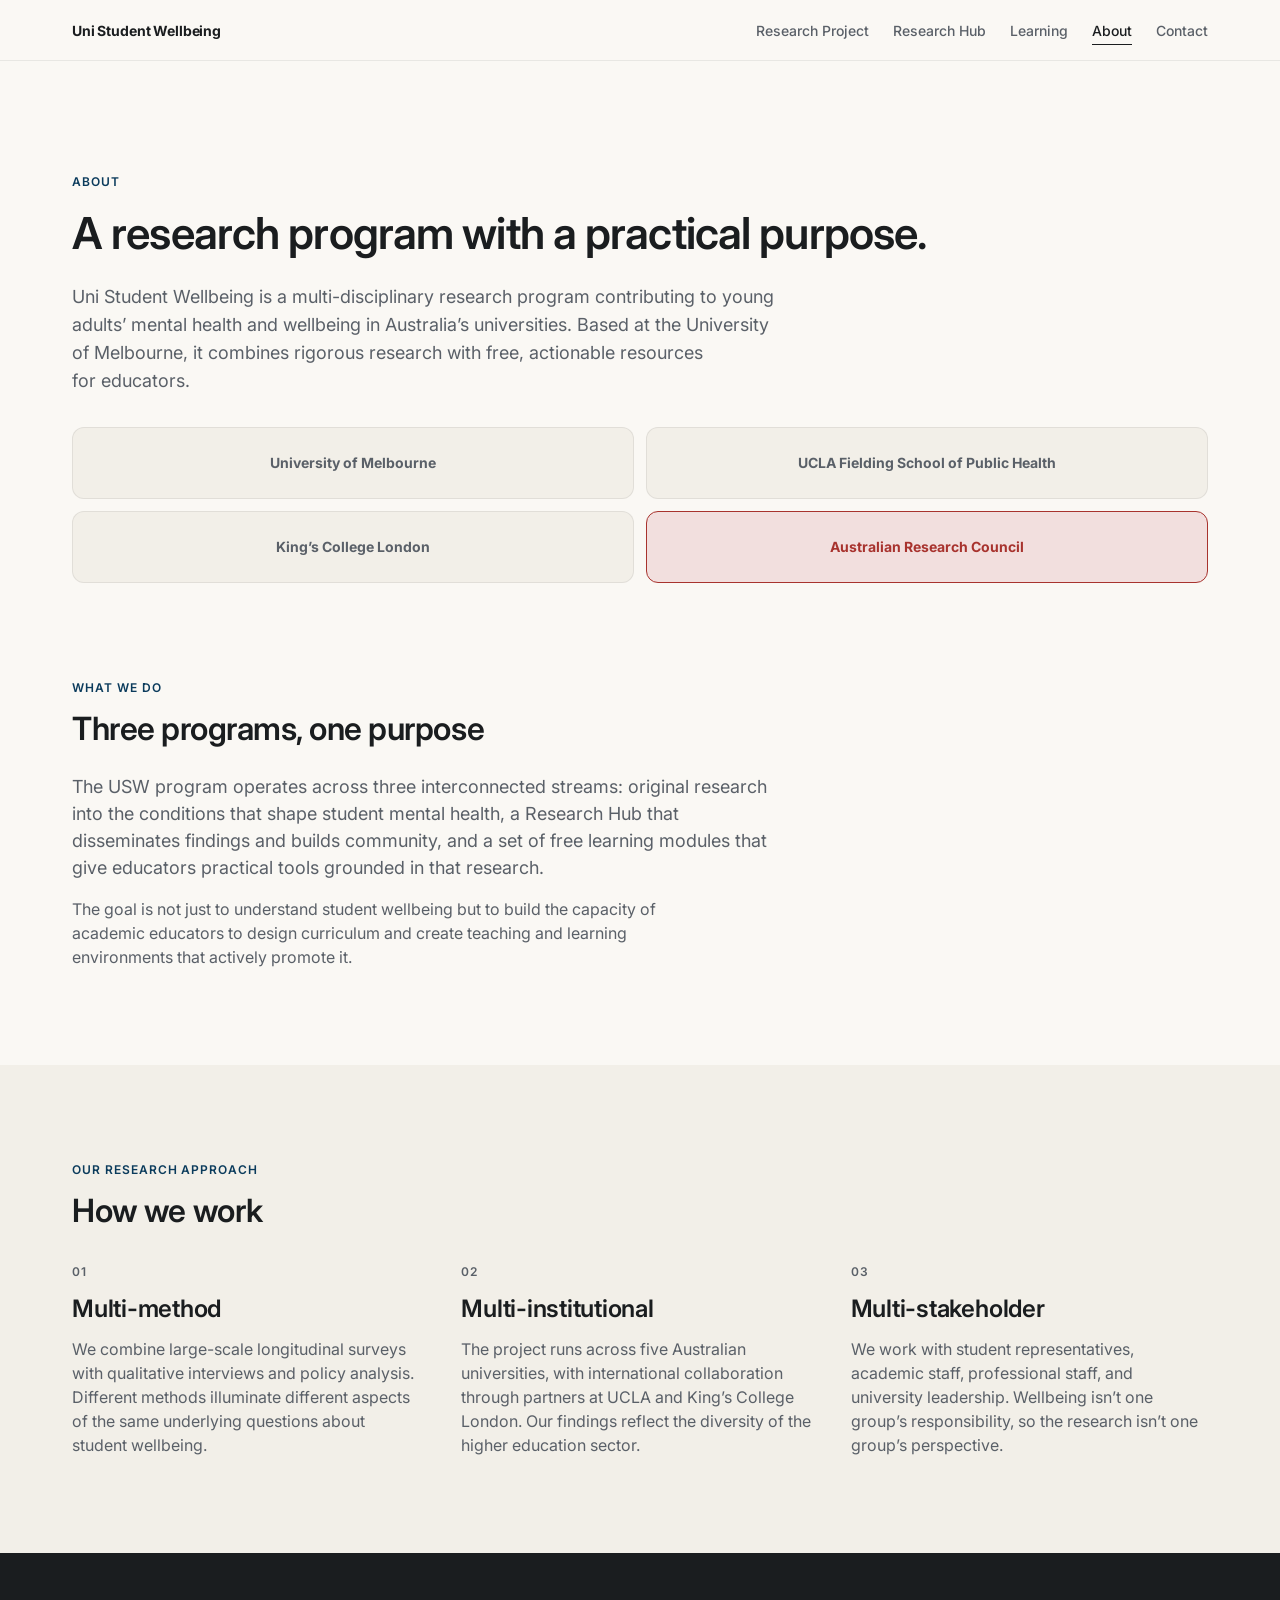
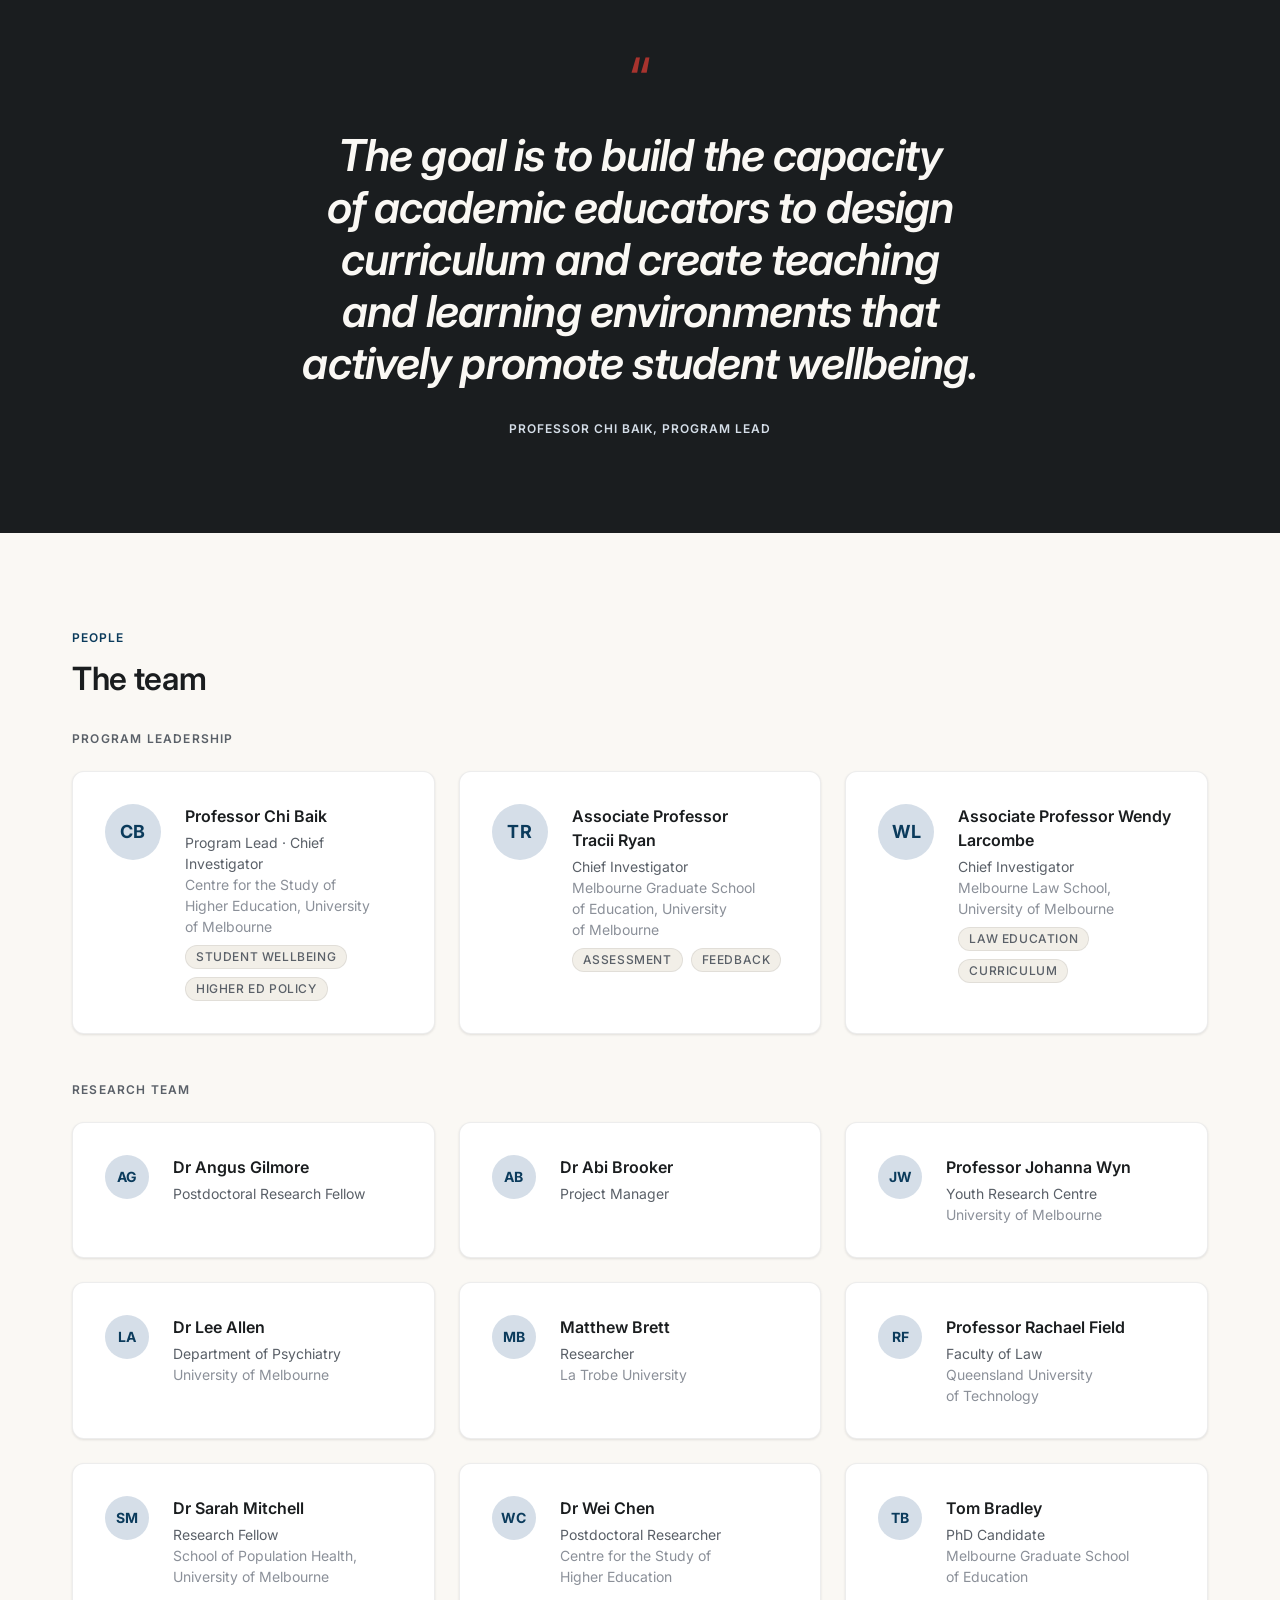
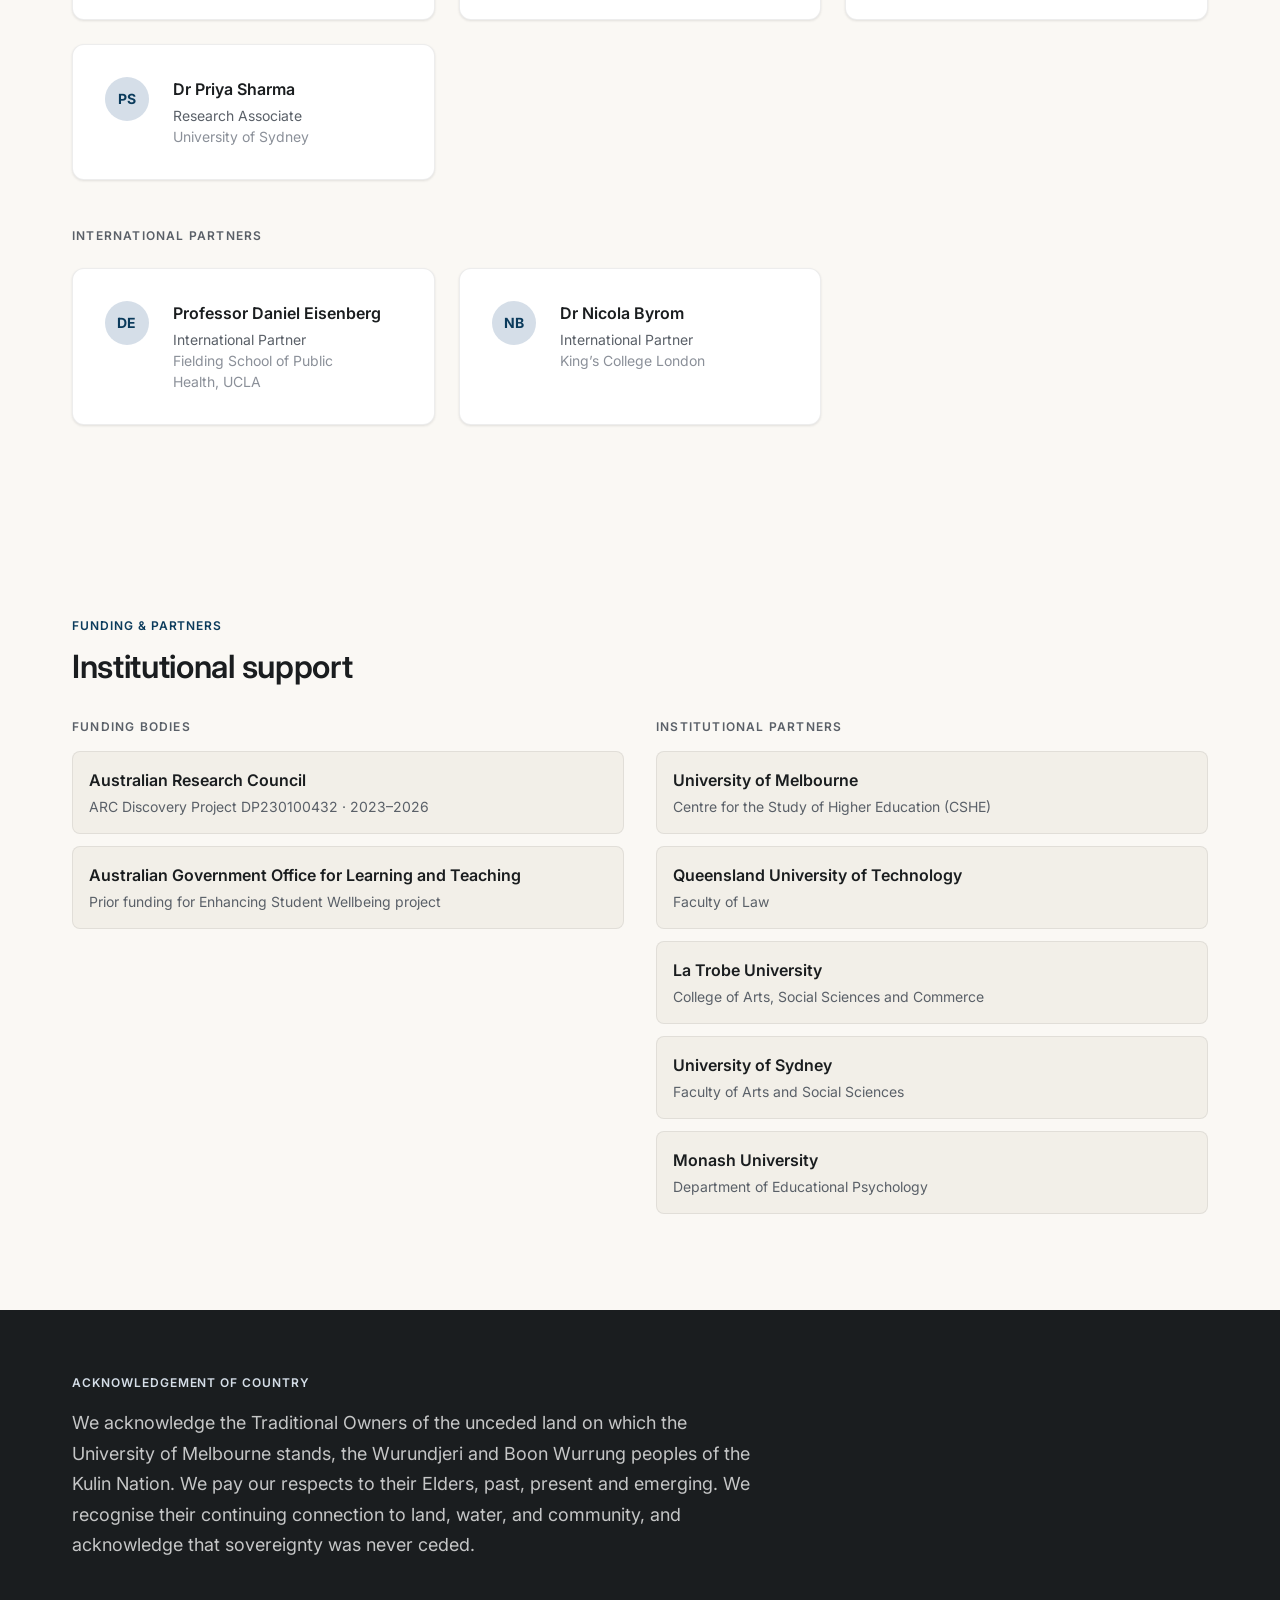
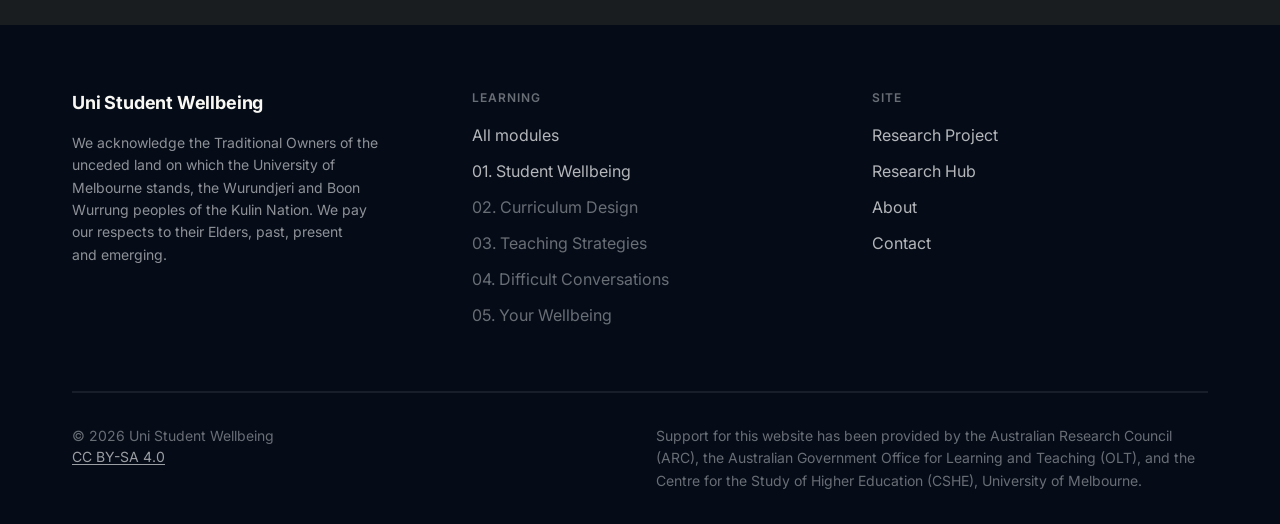
==== commit 0dd43427: "Pass 2: information density on contact, about, research-hub Contact: - Hero restructured to 2-col as" ====
--- a/about.html
+++ b/about.html
@@ -75,6 +75,34 @@
     </div>
   </section>
 
+  <!-- ── How we work ───────────────────────────────────── -->
+  <section class="section section--soft" aria-labelledby="approach-heading">
+    <div class="container">
+      <header class="section-header">
+        <span class="overline">Our research approach</span>
+        <h2 id="approach-heading">How we work</h2>
+      </header>
+
+      <div class="grid">
+        <div class="col-2">
+          <span class="overline overline--muted">01</span>
+          <h3 class="text-headline-md" style="margin: 12px 0 12px;">Multi-method</h3>
+          <p style="color: var(--color-ink-muted);">We combine large-scale longitudinal surveys with qualitative interviews and policy analysis. Different methods illuminate different aspects of the same underlying questions about student wellbeing.</p>
+        </div>
+        <div class="col-2">
+          <span class="overline overline--muted">02</span>
+          <h3 class="text-headline-md" style="margin: 12px 0 12px;">Multi-institutional</h3>
+          <p style="color: var(--color-ink-muted);">The project runs across five Australian universities, with international collaboration through partners at UCLA and King&rsquo;s College London. Our findings reflect the diversity of the higher education sector.</p>
+        </div>
+        <div class="col-2">
+          <span class="overline overline--muted">03</span>
+          <h3 class="text-headline-md" style="margin: 12px 0 12px;">Multi-stakeholder</h3>
+          <p style="color: var(--color-ink-muted);">We work with student representatives, academic staff, professional staff, and university leadership. Wellbeing isn&rsquo;t one group&rsquo;s responsibility, so the research isn&rsquo;t one group&rsquo;s perspective.</p>
+        </div>
+      </div>
+    </div>
+  </section>
+
   <!-- ── Pull quote ─────────────────────────────────────── -->
   <section class="section section--dark" aria-label="Quote from Professor Chi Baik">
     <div class="container">
@@ -87,7 +115,7 @@
   </section>
 
   <!-- ── Full team ──────────────────────────────────────── -->
-  <section class="section section--soft" aria-labelledby="team-heading">
+  <section class="section" aria-labelledby="team-heading">
     <div class="container">
       <header class="section-header">
         <span class="overline">People</span>
@@ -95,7 +123,7 @@
       </header>
 
       <h3 class="text-overline text-muted" style="margin-bottom: var(--space-5);">Program leadership</h3>
-      <div class="team-grid" style="margin-bottom: var(--space-8);">
+      <div class="team-grid team-grid--3col" style="margin-bottom: var(--space-8);">
         <article class="team-card">
           <div class="avatar avatar--lg" aria-hidden="true">CB</div>
           <div class="team-info">
@@ -126,7 +154,7 @@
       </div>
 
       <h3 class="text-overline text-muted" style="margin-bottom: var(--space-5);">Research team</h3>
-      <div class="team-grid" style="margin-bottom: var(--space-8);">
+      <div class="team-grid team-grid--3col" style="margin-bottom: var(--space-8);">
         <article class="team-card">
           <div class="avatar" aria-hidden="true">AG</div>
           <div class="team-info">
@@ -173,10 +201,42 @@
             <p class="team-affil">Queensland University of Technology</p>
           </div>
         </article>
+        <article class="team-card">
+          <div class="avatar" aria-hidden="true">SM</div>
+          <div class="team-info">
+            <p class="team-name">Dr Sarah Mitchell</p>
+            <p class="team-role">Research Fellow</p>
+            <p class="team-affil">School of Population Health, University of Melbourne</p>
+          </div>
+        </article>
+        <article class="team-card">
+          <div class="avatar" aria-hidden="true">WC</div>
+          <div class="team-info">
+            <p class="team-name">Dr Wei Chen</p>
+            <p class="team-role">Postdoctoral Researcher</p>
+            <p class="team-affil">Centre for the Study of Higher Education</p>
+          </div>
+        </article>
+        <article class="team-card">
+          <div class="avatar" aria-hidden="true">TB</div>
+          <div class="team-info">
+            <p class="team-name">Tom Bradley</p>
+            <p class="team-role">PhD Candidate</p>
+            <p class="team-affil">Melbourne Graduate School of Education</p>
+          </div>
+        </article>
+        <article class="team-card">
+          <div class="avatar" aria-hidden="true">PS</div>
+          <div class="team-info">
+            <p class="team-name">Dr Priya Sharma</p>
+            <p class="team-role">Research Associate</p>
+            <p class="team-affil">University of Sydney</p>
+          </div>
+        </article>
       </div>
 
       <h3 class="text-overline text-muted" style="margin-bottom: var(--space-5);">International partners</h3>
-      <div class="team-grid">
+      <div class="team-grid team-grid--3col">
         <article class="team-card">
           <div class="avatar" aria-hidden="true">DE</div>
           <div class="team-info">
@@ -209,7 +269,7 @@
         <div>
           <h3 class="text-overline text-muted" style="margin-bottom: var(--space-4);">Funding bodies</h3>
           <div style="display: grid; gap: var(--space-3);">
-            <div style="padding: var(--space-4); background: var(--color-accent-container); border-radius: var(--radius-md); border: 1px solid var(--color-accent);">
+            <div style="padding: var(--space-4); background: var(--color-bg-soft); border-radius: var(--radius-md); border: 1px solid var(--color-rule);">
               <p style="font-weight: 600; color: var(--color-ink); margin-bottom: var(--space-1);">Australian Research Council</p>
               <p style="font-size: var(--text-label); color: var(--color-ink-muted);">ARC Discovery Project DP230100432 · 2023–2026</p>
             </div>
@@ -233,6 +293,14 @@
             <div style="padding: var(--space-4); background: var(--color-bg-soft); border-radius: var(--radius-md); border: 1px solid var(--color-rule);">
               <p style="font-weight: 600; color: var(--color-ink); margin-bottom: var(--space-1);">La Trobe University</p>
               <p style="font-size: var(--text-label); color: var(--color-ink-muted);">College of Arts, Social Sciences and Commerce</p>
+            </div>
+            <div style="padding: var(--space-4); background: var(--color-bg-soft); border-radius: var(--radius-md); border: 1px solid var(--color-rule);">
+              <p style="font-weight: 600; color: var(--color-ink); margin-bottom: var(--space-1);">University of Sydney</p>
+              <p style="font-size: var(--text-label); color: var(--color-ink-muted);">Faculty of Arts and Social Sciences</p>
+            </div>
+            <div style="padding: var(--space-4); background: var(--color-bg-soft); border-radius: var(--radius-md); border: 1px solid var(--color-rule);">
+              <p style="font-weight: 600; color: var(--color-ink); margin-bottom: var(--space-1);">Monash University</p>
+              <p style="font-size: var(--text-label); color: var(--color-ink-muted);">Department of Educational Psychology</p>
             </div>
           </div>
         </div>
--- a/styles/tokens.css
+++ b/styles/tokens.css
@@ -74,9 +74,9 @@
   --space-16: 8rem;      /* 128px */
 
   /* ── Section vertical rhythm ─────────────────────────── */
-  --section-y-sm: 4rem;     /*  64px — tight sections          */
-  --section-y-md: 6rem;     /*  96px — default sections        */
-  --section-y-lg: 8rem;     /* 128px — hero-to-content only    */
+  --section-y-sm: 4rem;     /*  64px — tight / low-density sections */
+  --section-y-md: 6rem;     /*  96px — default sections             */
+  --section-y-lg: 7rem;     /* 112px — hero presence                */
 
   /* ── Component stacking ──────────────────────────────── */
   --stack-xs: 0.5rem;       /*  8px */
@@ -122,6 +122,6 @@
   --grid-gutter-mobile: 1.25rem;   /* 20px */
 
   /* ── Section rhythm (canonical) ──────────────────────── */
-  --section-y:          8rem;       /* 128px — full sections */
-  --section-y-mobile:   5rem;       /* 80px */
+  --section-y:          6rem;       /* 96px — default sections */
+  --section-y-mobile:   4rem;       /* 64px */
 }
--- a/styles/base.css
+++ b/styles/base.css
@@ -162,6 +162,11 @@
   padding-block: var(--section-y-sm);
 }
 
+/* When a section follows a hero, collapse its top padding so the
+   combined hero-bottom + section-top gap reads as ~96px on desktop. */
+.hero + .section          { padding-top: 32px; }
+.hero + .section--sm      { padding-top: 0; }
+
 .section--dark {
   background-color: var(--color-surface-dark);
   color: var(--color-on-dark);
@@ -169,6 +174,10 @@
 
 .section--soft {
   background-color: var(--color-bg-soft);
+}
+
+.section--featured {
+  background-color: var(--color-primary-container);
 }
 
 .section--tinted {
@@ -327,10 +336,10 @@
 /* Mobile (≤768px) */
 @media (max-width: 768px) {
   :root {
-    --section-y:    var(--section-y-mobile);  /* 80px */
-    --section-y-sm: 3rem;   /* 48px */
-    --section-y-md: 4rem;   /* 64px */
-    --section-y-lg: 5rem;   /* 80px */
+    --section-y:    var(--section-y-mobile);  /* 64px */
+    --section-y-sm: 2.5rem;  /* 40px */
+    --section-y-md: 4rem;    /* 64px */
+    --section-y-lg: 4.5rem;  /* 72px */
   }
   .text-display-lg {
     font-size: 2.5rem;       /* 40px */
@@ -351,8 +360,8 @@
   :root {
     --container-px-desktop: var(--container-px-mobile);  /* 20px */
     --container-padding:    var(--container-px-mobile);
-    --section-y-sm: 2.5rem;  /* 40px */
-    --section-y-md: 3.5rem;  /* 56px */
+    --section-y-sm: 2rem;    /* 32px */
+    --section-y-md: 3rem;    /* 48px */
   }
   .text-display-lg {
     font-size: 2rem;
--- a/styles/components.css
+++ b/styles/components.css
@@ -388,7 +388,7 @@
 /* ── Section header ─────────────────────────────────────── */
 
 .section-header {
-  margin-bottom: var(--space-8);
+  margin-bottom: 32px;            /* heading → first content row */
 }
 
 .section-header h2 {
@@ -396,7 +396,11 @@
   line-height: 1.25;
   letter-spacing: -0.01em;
   font-weight: 600;
-  margin-bottom: var(--space-3);
+  margin-bottom: 16px;            /* heading → lead */
+}
+
+.section-header .overline {
+  margin-bottom: 12px;
 }
 
 .section-header .lead {
@@ -410,7 +414,7 @@
 
 .hero {
   position: relative;
-  padding-block: var(--section-y-md) var(--section-y-lg);
+  padding-block: var(--section-y-md) var(--section-y-lg);  /* 96 / 112 */
   background-color: var(--color-bg);
 }
 
@@ -464,7 +468,7 @@
 }
 
 .hero--sm {
-  padding-block: var(--section-y-sm);
+  padding-block: var(--section-y-lg) var(--section-y-sm);   /* 112 / 64 */
 }
 
 
@@ -584,6 +588,28 @@
   transition: transform 300ms var(--ease-out);
 }
 
+.module-card-icon {
+  width: 64px;
+  height: 64px;
+  background-color: rgba(11, 59, 92, 0.08);
+  border-radius: 12px;
+  display: flex;
+  align-items: center;
+  justify-content: center;
+  flex-shrink: 0;
+  color: var(--color-primary);
+  transition: transform 300ms var(--ease-out);
+}
+
+.module-card-icon svg {
+  width: 36px;
+  height: 36px;
+}
+
+.module-card:hover .module-card-icon {
+  transform: scale(1.05);
+}
+
 a.module-card:hover .module-card-symbol,
 .module-card:hover .module-card-symbol,
 .symbol-tile:hover svg {
@@ -641,25 +667,23 @@
 }
 
 
-/* ── Feature module card (homepage) ─────────────────────── */
-
-.feature-module {
-  grid-column: 2 / span 4;
-  background-color: var(--color-primary-container);
-  border-radius: var(--radius-xl);
-  padding: var(--card-p-spacious);
-  display: grid;
-  grid-template-columns: 55% 45%;
-  gap: var(--card-p-spacious);
-  align-items: start;
-  box-shadow: var(--elev-1);
-  border: 1px solid var(--color-primary-container);
-}
-
-.feature-module-left {
+/* ── Featured module section (homepage) ─────────────────── */
+
+.feature-module-content {
+  grid-column: span 3;
   display: flex;
   flex-direction: column;
-  gap: var(--stack-md);
+  gap: 24px;
+}
+
+.feature-module-lessons {
+  grid-column: span 3;
+  border-left: 1px solid rgba(11, 59, 92, 0.15);
+  padding-left: 32px;
+  align-self: stretch;
+  display: flex;
+  flex-direction: column;
+  justify-content: flex-start;
 }
 
 .feature-module-symbol {
@@ -702,7 +726,7 @@
 .feature-module-desc {
   font-size: var(--text-body);
   color: var(--color-ink-muted);
-  margin-bottom: 32px;          /* paragraph → CTA */
+  margin-bottom: 32px;
   max-width: 56ch;
 }
 
@@ -711,15 +735,6 @@
   align-items: center;
   gap: 24px;
   flex-wrap: wrap;
-}
-
-.feature-module-lessons {
-  border-left: 1px solid var(--color-primary-container);
-  padding-left: var(--space-6);
-  align-self: stretch;
-  display: flex;
-  flex-direction: column;
-  justify-content: center;
 }
 
 .feature-module-lessons-heading {
@@ -728,27 +743,22 @@
   letter-spacing: 0.08em;
   text-transform: uppercase;
   color: var(--color-ink-soft);
-  margin-bottom: var(--space-3);
+  margin-bottom: 24px;
   display: block;
 }
 
 .feature-lesson-list {
   display: grid;
-  gap: 0;
+  gap: 12px;
 }
 
 .feature-lesson-item {
   display: flex;
   align-items: baseline;
   gap: var(--space-3);
-  padding: var(--space-2) 0;
-  border-bottom: 1px solid var(--color-primary-container);
+  padding: 0;
   font-size: var(--text-label);
   color: var(--color-ink-muted);
-}
-
-.feature-lesson-item:last-child {
-  border-bottom: none;
 }
 
 .feature-lesson-num {
@@ -897,10 +907,11 @@
 }
 
 .credibility-inner {
-  display: grid;
-  grid-template-columns: repeat(3, 1fr);
+  display: flex;
+  align-items: center;
+  justify-content: space-between;
+  flex-wrap: wrap;
   gap: var(--grid-gutter);
-  align-items: center;
 }
 
 .credibility-text {
@@ -1038,6 +1049,18 @@
   display: grid;
   grid-template-columns: 1fr 1fr;
   gap: var(--space-5);
+}
+
+.news-feed--3col {
+  grid-template-columns: repeat(3, 1fr);
+  gap: 24px;
+}
+
+@media (max-width: 1024px) {
+  .news-feed--3col { grid-template-columns: repeat(2, 1fr); }
+}
+@media (max-width: 600px) {
+  .news-feed--3col { grid-template-columns: 1fr; }
 }
 
 .news-item {
@@ -1330,6 +1353,18 @@
   display: grid;
   grid-template-columns: repeat(2, 1fr);
   gap: 32px;
+}
+
+.team-grid--3col {
+  grid-template-columns: repeat(3, 1fr);
+  gap: 24px;
+}
+
+@media (max-width: 1024px) {
+  .team-grid--3col { grid-template-columns: repeat(2, 1fr); }
+}
+@media (max-width: 600px) {
+  .team-grid--3col { grid-template-columns: 1fr; }
 }
 
 .team-card {
@@ -2612,35 +2647,35 @@
 .hero-stat-layout {
   display: flex;
   flex-direction: column;
-  gap: var(--stack-sm);
+  gap: 12px;
   width: 100%;
 }
 
 .hero-stat-hero-block {
-  background-color: var(--color-primary-container);
-  border-radius: var(--radius-xl);
-  padding: var(--card-p-default);
-  flex: 1;
+  background-color: var(--color-bg-soft);
+  border: 1px solid var(--color-rule);
+  border-radius: 12px;
+  padding: 32px;
 }
 
 .hero-stat-big {
   display: block;
-  font-size: clamp(2.5rem, 5vw, 3.5rem);
-  font-weight: 700;
-  color: var(--color-primary);
+  font-size: clamp(2.75rem, 5vw, 3.75rem);
+  font-weight: 600;
+  color: var(--color-ink);
   letter-spacing: -0.03em;
   line-height: 1;
-  margin-bottom: var(--stack-xs);
+  margin-bottom: 12px;
 }
 
 .hero-stat-hero-label {
   font-size: var(--text-body);
   color: var(--color-ink-muted);
-  margin-bottom: var(--stack-sm);
+  margin-bottom: 12px;
 }
 
 .hero-stat-sub-label {
-  font-size: var(--text-label);
+  font-size: var(--text-meta);
   font-weight: 500;
   color: var(--color-ink-soft);
 }
@@ -2648,29 +2683,40 @@
 .hero-stat-trio {
   display: grid;
   grid-template-columns: repeat(3, 1fr);
-  gap: var(--stack-xs);
+  gap: 12px;
 }
 
 .hero-stat-trio-item {
   background-color: var(--color-bg-soft);
-  border-radius: var(--radius-lg);
-  padding: var(--stack-sm) var(--card-p-compact);
-  text-align: center;
+  border: 1px solid var(--color-rule);
+  border-radius: 12px;
+  padding: 24px;
+  display: flex;
+  flex-direction: column;
+  gap: 12px;
+  text-align: left;
 }
 
 .hero-stat-trio-value {
   display: block;
-  font-size: var(--text-label);
-  font-weight: 700;
-  color: var(--color-primary);
-  margin-bottom: 2px;
+  font-size: 1.75rem;          /* 28px */
+  font-weight: 600;
+  color: var(--color-ink);
+  letter-spacing: -0.02em;
+  line-height: 1;
 }
 
 .hero-stat-trio-label {
-  font-size: var(--text-overline);
-  color: var(--color-ink-soft);
-  text-transform: uppercase;
-  letter-spacing: 0.06em;
+  font-size: var(--text-meta);    /* 14px */
+  font-weight: 500;
+  color: var(--color-ink-muted);
+  text-transform: none;
+  letter-spacing: 0;
+  line-height: 1.35;
+  display: -webkit-box;
+  -webkit-line-clamp: 2;
+  -webkit-box-orient: vertical;
+  overflow: hidden;
 }
 
 
@@ -2765,6 +2811,84 @@
   height: 18px;
   background-color: var(--color-accent);
   box-shadow: 0 0 0 2px var(--color-bg-soft);
+}
+
+
+/* ── Contact info stack (right col of contact hero) ─────── */
+
+.contact-info-stack {
+  display: flex;
+  flex-direction: column;
+  gap: 24px;
+}
+
+.contact-info-item .hero-info-label {
+  display: block;
+  font-size: var(--text-overline);
+  font-weight: 600;
+  letter-spacing: 0.08em;
+  text-transform: uppercase;
+  color: var(--color-ink-soft);
+  margin-bottom: 8px;
+}
+
+.contact-info-item .hero-info-value {
+  font-size: var(--text-body);
+  color: var(--color-ink);
+  line-height: 1.55;
+  max-width: 36ch;
+}
+
+/* ── FAQ ────────────────────────────────────────────────── */
+
+.faq-list {
+  border-top: 1px solid var(--color-rule);
+}
+
+.faq-item {
+  border-bottom: 1px solid var(--color-rule);
+}
+
+.faq-item summary {
+  list-style: none;
+  cursor: pointer;
+  padding: 24px 0;
+  display: flex;
+  align-items: center;
+  justify-content: space-between;
+  gap: 24px;
+  font-size: var(--text-title);
+  font-weight: 600;
+  color: var(--color-ink);
+  line-height: 1.4;
+  transition: color var(--duration-fast) var(--ease-out);
+}
+
+.faq-item summary::-webkit-details-marker { display: none; }
+
+.faq-item summary::after {
+  content: "";
+  width: 14px;
+  height: 14px;
+  flex-shrink: 0;
+  background: linear-gradient(currentColor, currentColor) center/14px 1.5px no-repeat,
+              linear-gradient(currentColor, currentColor) center/1.5px 14px no-repeat;
+  transition: transform var(--duration-base) var(--ease-out);
+  color: var(--color-ink-muted);
+}
+
+.faq-item[open] summary::after {
+  transform: rotate(45deg);
+}
+
+.faq-item summary:hover { color: var(--color-primary); }
+
+.faq-body {
+  padding: 0 0 24px 0;
+  font-size: var(--text-body);
+  color: var(--color-ink-muted);
+  line-height: 1.6;
+  max-width: 64ch;
 }
 
 
@@ -2937,7 +3061,9 @@
   .studies-grid { grid-template-columns: 1fr; }
   .footer-top { grid-template-columns: 1fr 1fr; }
   .footer-brand { grid-column: 1 / -1; }
-  .feature-module { grid-column: 1 / -1; }
+  .feature-module-content,
+  .feature-module-lessons { grid-column: 1 / -1; }
+  .feature-module-lessons { border-left: none; padding-left: 0; }
   .subscribe-grid { grid-template-columns: 1fr; gap: var(--stack-lg); }
   .hero-stat-trio { max-width: 480px; }
   .timeline-bar-track-row { gap: 0; }
@@ -3013,10 +3139,6 @@
     gap: var(--space-6);
   }
 
-  .feature-module {
-    grid-template-columns: 1fr;
-    grid-column: 1 / -1;
-  }
   .feature-module-lessons { display: none; }
 
   .credibility-inner { grid-template-columns: 1fr; gap: var(--stack-lg); }
@@ -3044,7 +3166,6 @@
 
   .hero-actions { flex-direction: column; align-items: flex-start; }
 
-  .feature-module { padding: var(--card-p-compact); }
 
   .subscribe-block { padding: var(--stack-xl) var(--stack-md); }
 
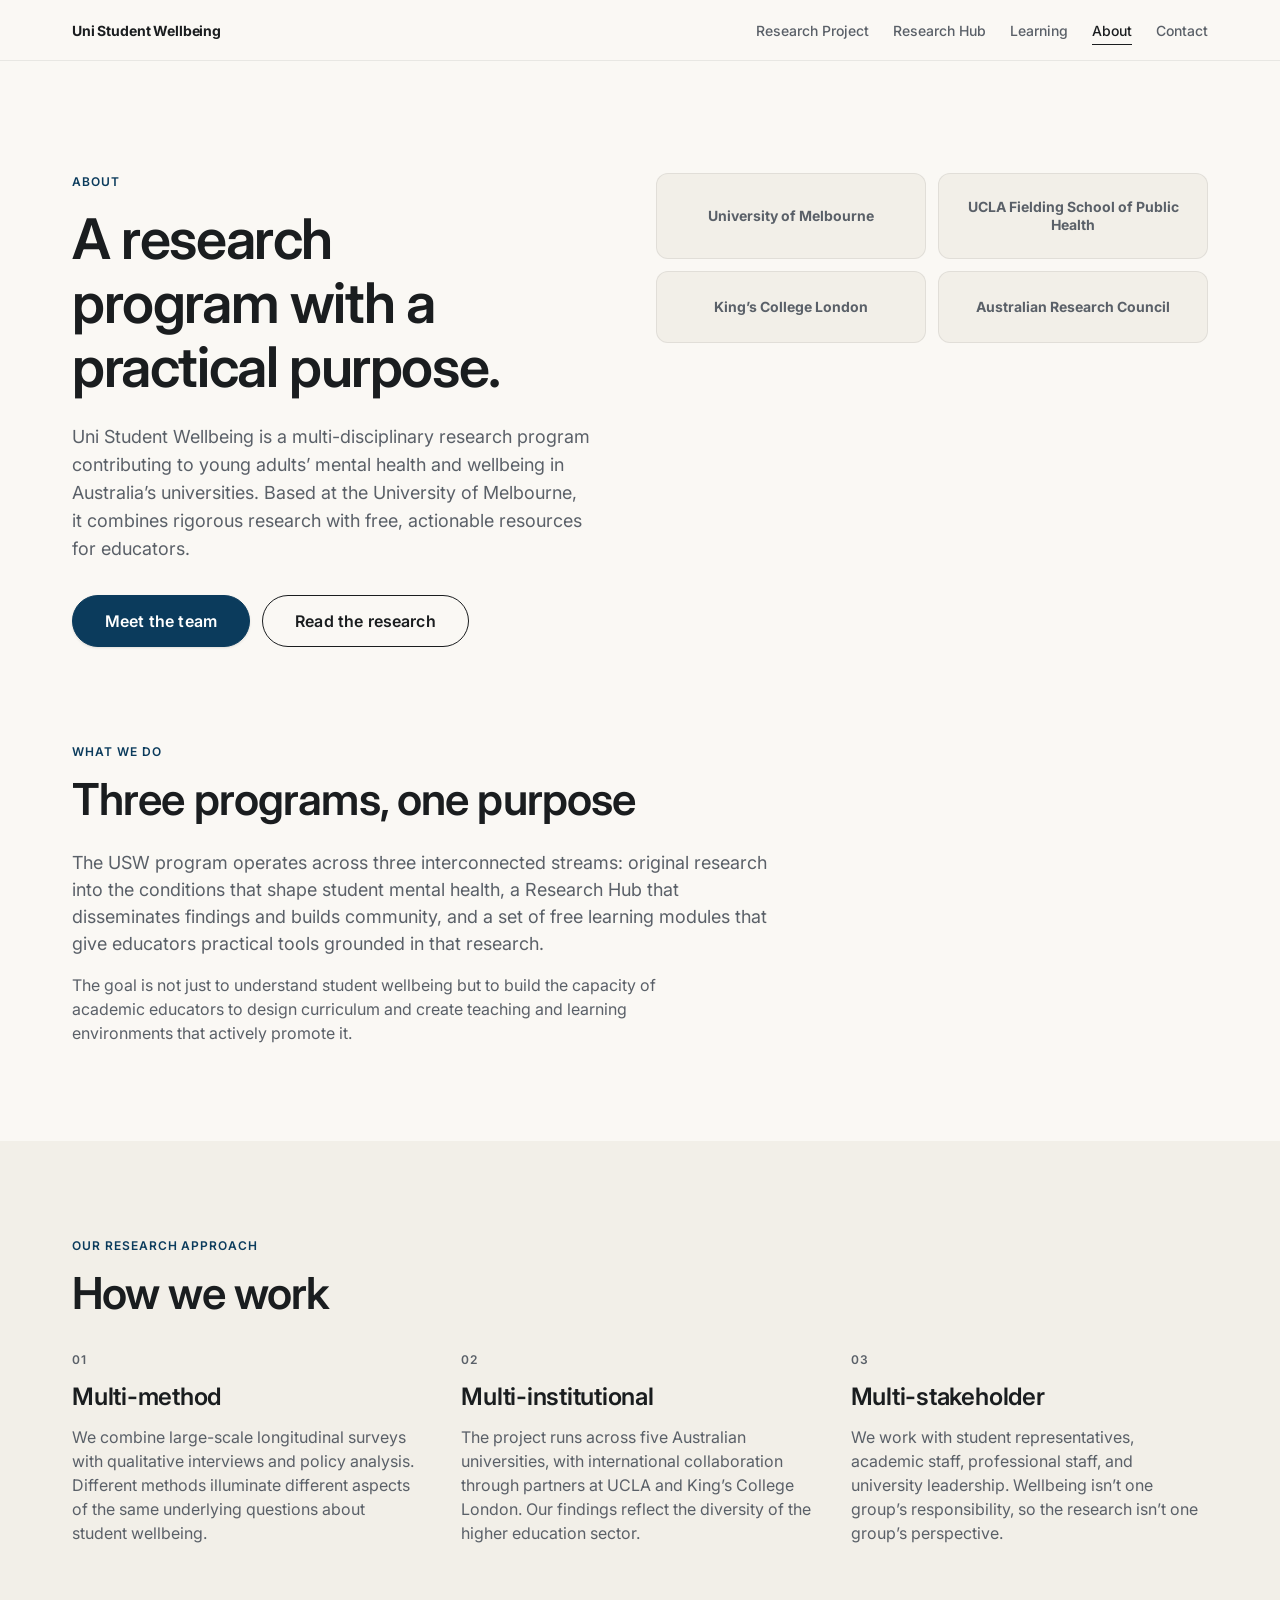
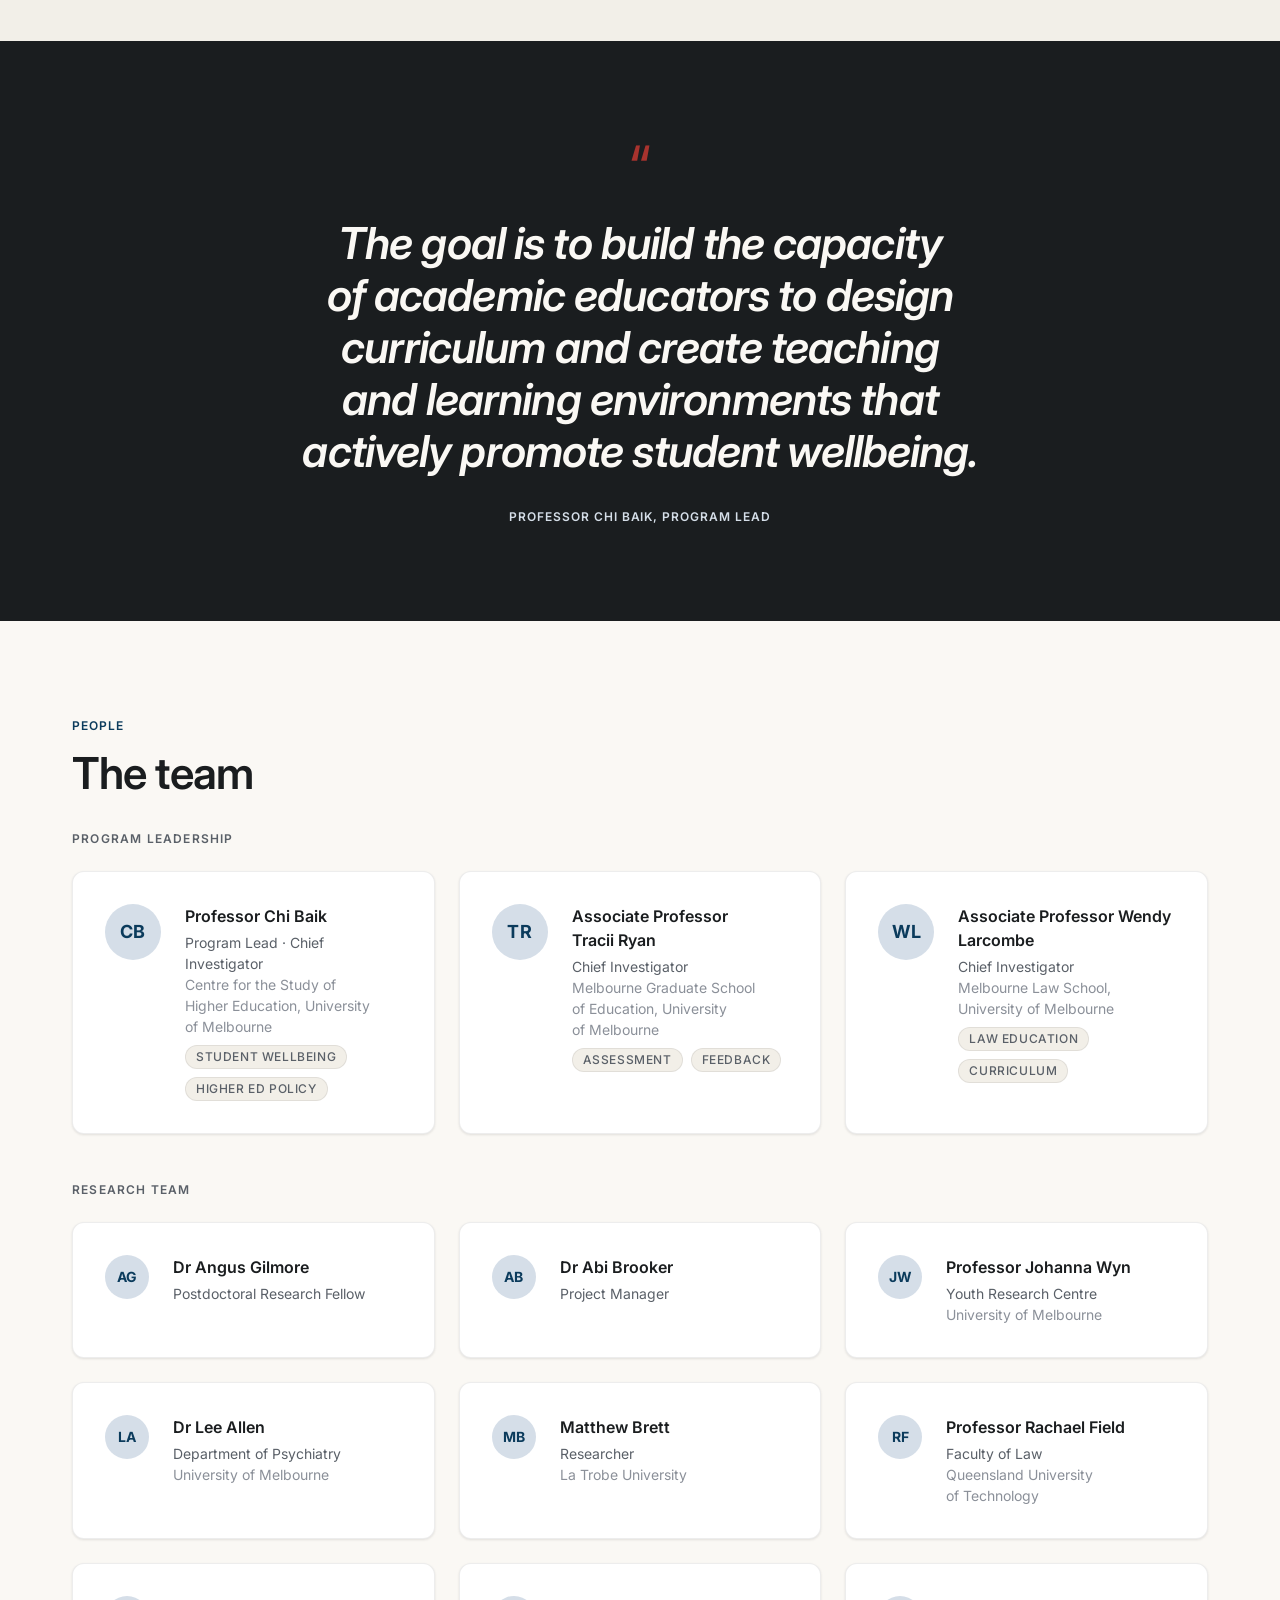
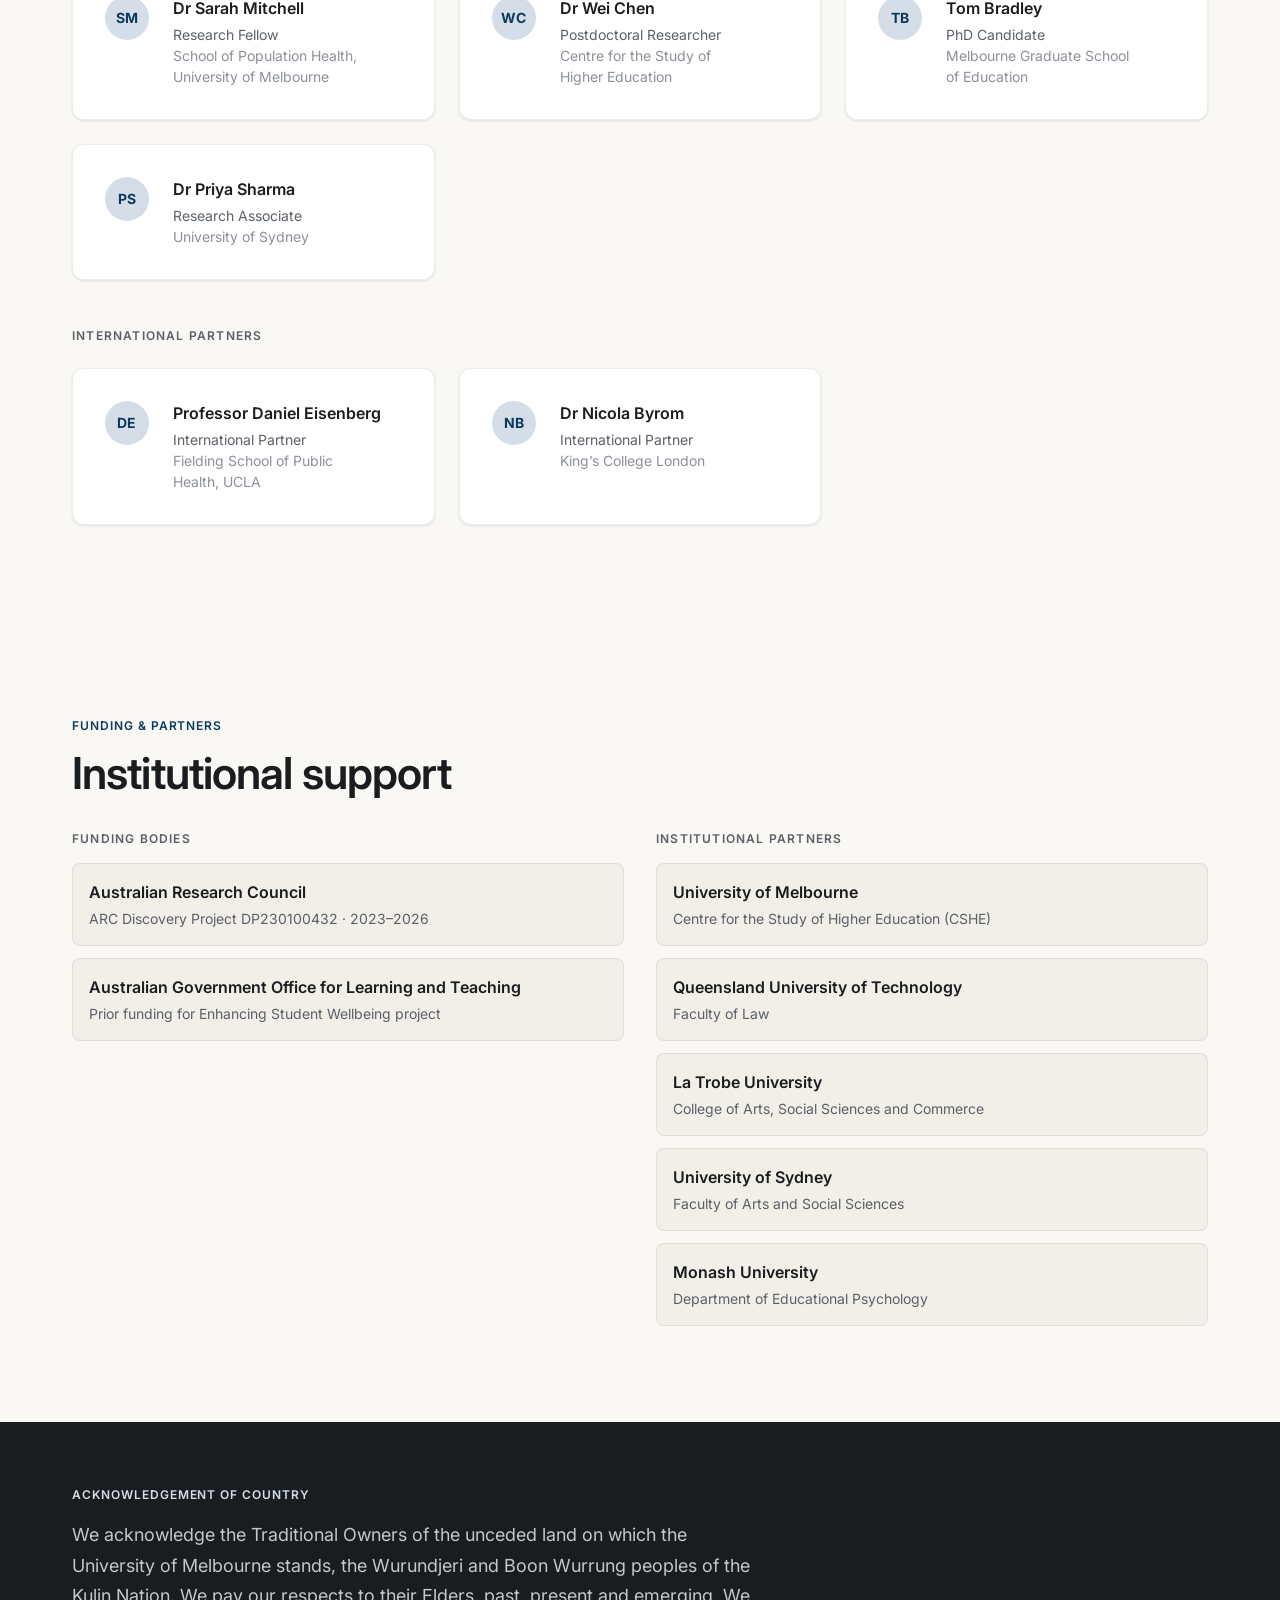
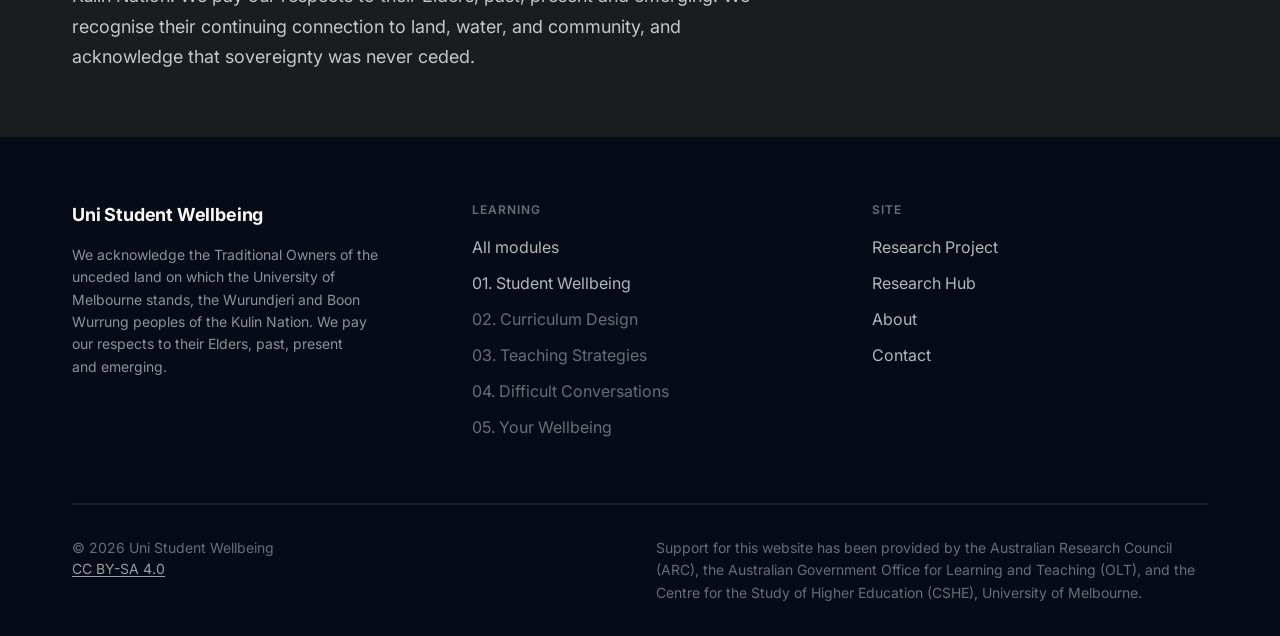
==== commit f64c8667: "Pass 3: hero pattern unification + section heading hierarchy Heroes (all 7 pages now 2-col asymmetri" ====
--- a/about.html
+++ b/about.html
@@ -35,24 +35,28 @@
 
   <!-- ── Hero ──────────────────────────────────────────── -->
   <section class="hero hero--sm" aria-labelledby="hero-heading">
-    <div class="container hero-grid">
-
-      <div class="hero-left">
+    <div class="container grid hero-grid">
+
+      <div class="hero-left col-3">
         <span class="hero-overline">About</span>
-        <h1 id="hero-heading" class="text-display-md">
+        <h1 id="hero-heading" class="text-display-lg">
           A research program with a practical purpose.
         </h1>
         <p class="hero-lead">
           Uni Student Wellbeing is a multi-disciplinary research program contributing to young adults&rsquo; mental health and wellbeing in Australia&rsquo;s universities. Based at the University of Melbourne, it combines rigorous research with free, actionable resources for educators.
         </p>
-      </div>
-
-      <div class="hero-right" aria-hidden="true">
+        <div class="hero-actions">
+          <a href="#team-heading" class="btn btn-primary btn--lg">Meet the team</a>
+          <a href="research-project.html" class="btn btn-outlined btn--lg">Read the research</a>
+        </div>
+      </div>
+
+      <div class="hero-right col-3" aria-hidden="true">
         <div class="partner-logo-grid">
           <div class="partner-logo-tile">University of Melbourne</div>
           <div class="partner-logo-tile">UCLA Fielding School of Public Health</div>
           <div class="partner-logo-tile">King&rsquo;s College London</div>
-          <div class="partner-logo-tile" style="background-color: var(--color-accent-container); border-color: var(--color-accent); color: var(--color-accent);">Australian Research Council</div>
+          <div class="partner-logo-tile">Australian Research Council</div>
         </div>
       </div>
 
@@ -64,7 +68,7 @@
     <div class="container">
       <div style="max-width: 720px;">
         <span class="overline">What we do</span>
-        <h2 id="program-heading" class="text-headline-lg" style="margin-bottom: var(--stack-md);">Three programs, one purpose</h2>
+        <h2 id="program-heading" class="text-display-md" style="margin-bottom: var(--stack-md);">Three programs, one purpose</h2>
         <p style="color: var(--color-ink-muted); margin-bottom: var(--stack-sm); font-size: var(--text-body-lg);">
           The USW program operates across three interconnected streams: original research into the conditions that shape student mental health, a Research Hub that disseminates findings and builds community, and a set of free learning modules that give educators practical tools grounded in that research.
         </p>
--- a/styles/components.css
+++ b/styles/components.css
@@ -392,11 +392,20 @@
 }
 
 .section-header h2 {
-  font-size: var(--text-headline-lg);
-  line-height: 1.25;
-  letter-spacing: -0.01em;
-  font-weight: 600;
-  margin-bottom: 16px;            /* heading → lead */
+  font-family: var(--font-display);
+  font-size: var(--text-display-md);   /* 44px */
+  line-height: 1.182;
+  letter-spacing: -0.02em;
+  font-weight: 600;
+  margin-bottom: 16px;                  /* heading → lead */
+  text-wrap: balance;
+}
+
+@media (max-width: 768px) {
+  .section-header h2 {
+    font-size: 1.875rem;                /* 30px on mobile */
+    letter-spacing: -0.015em;
+  }
 }
 
 .section-header .overline {
@@ -425,8 +434,8 @@
 }
 
 .hero-grid {
-  gap: var(--space-12);
-  align-items: center;
+  gap: var(--grid-gutter);
+  align-items: start;
 }
 
 .hero-left {}
